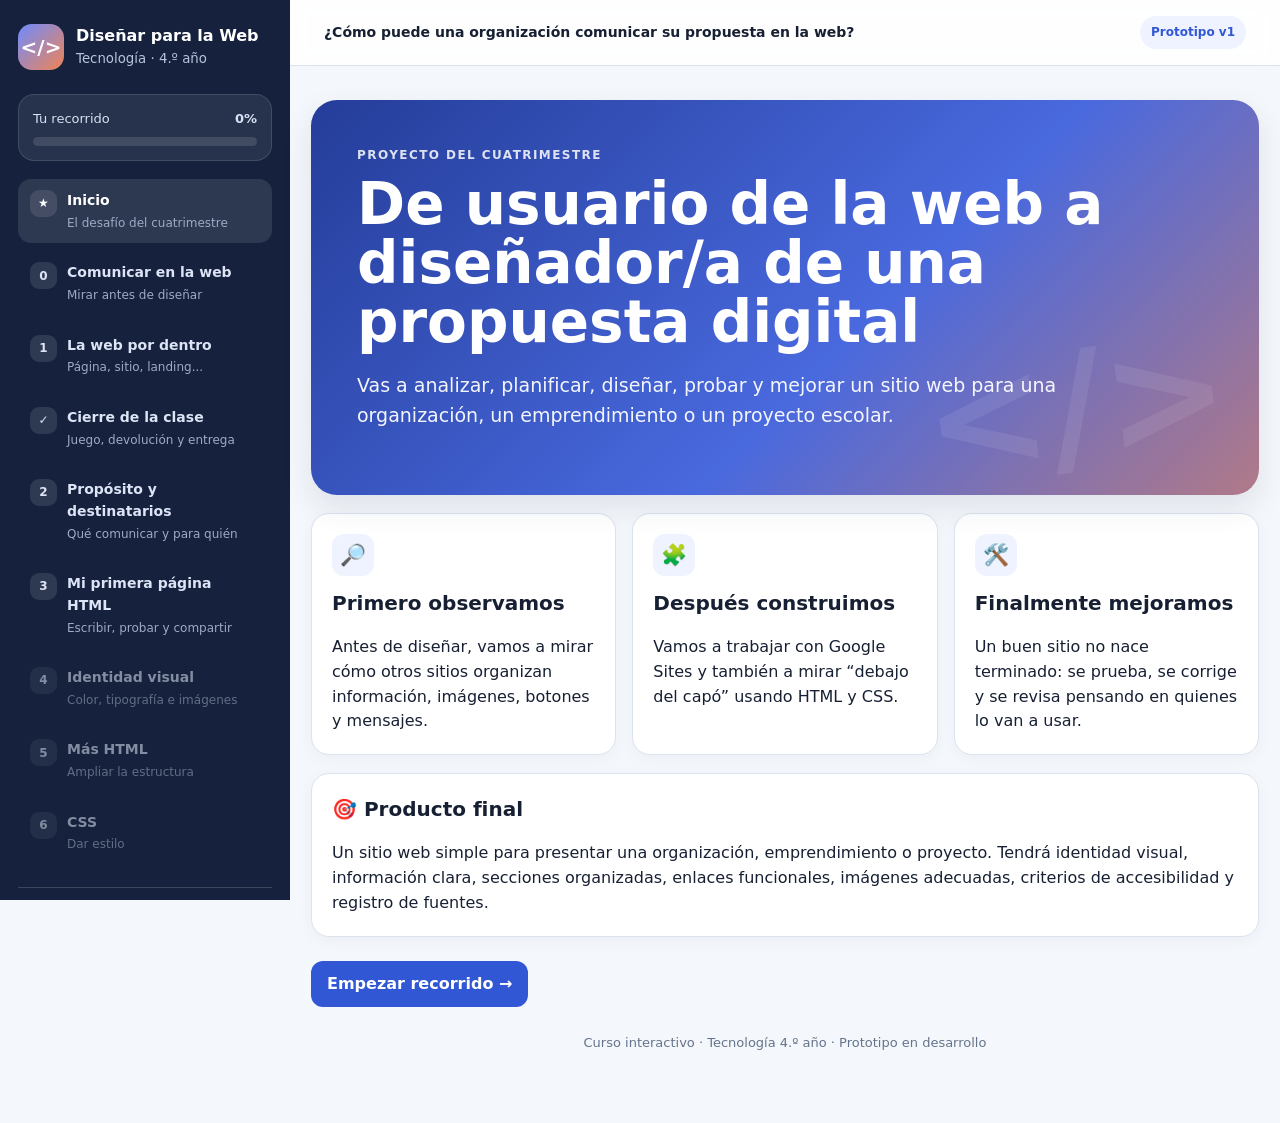
==== index.html @ 1d288f93 "Agregar modulo 3 HTML y documentar prueba en aula" ====
<!DOCTYPE html>
<html lang="es">
<head>
  <meta charset="UTF-8" />
  <meta name="viewport" content="width=device-width, initial-scale=1.0" />
  <title>Diseñar para la Web · Tecnología 4.º año</title>
  <link rel="stylesheet" href="modulo3.css">
  <style>
    :root{
      --bg:#f4f7fb;
      --surface:#ffffff;
      --text:#172033;
      --muted:#64748b;
      --primary:#3157d5;
      --primary-dark:#2442a6;
      --accent:#ef8354;
      --ok:#14804a;
      --bad:#b42318;
      --line:#dbe3ef;
      --soft:#eef3ff;
      --shadow:0 12px 30px rgba(31,45,78,.10);
      --radius:18px;
    }
    *{box-sizing:border-box}
    html{scroll-behavior:smooth}
    body{
      margin:0;
      font-family:Inter,system-ui,-apple-system,BlinkMacSystemFont,"Segoe UI",sans-serif;
      background:var(--bg);
      color:var(--text);
      line-height:1.55;
    }
    button,input,textarea{font:inherit}
    button{cursor:pointer}
    a{color:inherit}
    .app{
      display:grid;
      grid-template-columns:290px minmax(0,1fr);
      min-height:100vh;
    }
    aside{
      background:#15213d;
      color:white;
      padding:24px 18px;
      position:sticky;
      top:0;
      height:100vh;
      overflow-y:auto;
      overflow:auto;
    }
    .brand{
      display:flex;
      gap:12px;
      align-items:center;
      margin-bottom:24px;
    }
    .brand-mark{
      width:46px;height:46px;border-radius:14px;
      display:grid;place-items:center;
      background:linear-gradient(135deg,#6f8cff,#ef8354);
      font-weight:800;
      font-size:20px;
    }
    .brand small{display:block;color:#b8c3db}
    .progress-card{
      background:rgba(255,255,255,.08);
      border:1px solid rgba(255,255,255,.12);
      border-radius:16px;
      padding:14px;
      margin-bottom:18px;
    }
    .progress-row{
      display:flex;justify-content:space-between;gap:8px;
      font-size:13px;color:#d8e1f3;margin-bottom:8px;
    }
    .progress-track{
      height:9px;border-radius:999px;background:rgba(255,255,255,.12);overflow:hidden;
    }
    .progress-fill{
      height:100%;width:0;background:#72d7a0;border-radius:inherit;transition:.3s;
    }
    nav{display:grid;gap:8px}
    .nav-btn{
      width:100%;
      text-align:left;
      border:0;
      border-radius:13px;
      padding:11px 12px;
      background:transparent;
      color:#dce4f5;
      display:flex;
      gap:10px;
      align-items:flex-start;
    }
    .nav-btn:hover,.nav-btn.active{background:rgba(255,255,255,.10);color:white}
    .nav-num{
      width:27px;height:27px;border-radius:9px;
      display:grid;place-items:center;
      background:rgba(255,255,255,.11);
      flex:0 0 auto;font-size:12px;font-weight:800;
    }
    .nav-btn.done .nav-num{background:#1f8f59}
    .nav-title{font-weight:700;font-size:14px;display:block}
    .nav-sub{font-size:12px;color:#9eabc6;display:block;margin-top:2px}
    main{min-width:0}
    .topbar{
      height:66px;
      background:rgba(255,255,255,.88);
      backdrop-filter:blur(10px);
      border-bottom:1px solid var(--line);
      display:flex;align-items:center;justify-content:space-between;
      padding:0 34px;
      position:sticky;top:0;z-index:5;
    }
    .topbar strong{font-size:14px}
    .pill{
      background:var(--soft);
      color:var(--primary);
      padding:7px 11px;border-radius:999px;
      font-size:12px;font-weight:700;
    }
    .content{
      width:min(1000px,calc(100% - 42px));
      margin:34px auto 70px;
    }
    .screen{display:none}
    .screen.active{display:block}
    .hero{
      background:linear-gradient(135deg,#243d99 0%,#4969de 58%,#ef8354 125%);
      color:white;
      border-radius:26px;
      padding:46px;
      box-shadow:var(--shadow);
      overflow:hidden;
      position:relative;
    }
    .hero:after{
      content:"</>";
      position:absolute;
      right:30px;bottom:-28px;
      font-size:150px;font-weight:900;
      opacity:.08;
      transform:rotate(-7deg);
    }
    .eyebrow{
      text-transform:uppercase;letter-spacing:.12em;font-size:12px;font-weight:800;
      opacity:.84;
    }
    h1{font-size:clamp(34px,5vw,58px);line-height:1.02;margin:10px 0 18px;max-width:760px}
    h2{font-size:30px;line-height:1.15;margin:0 0 12px}
    h3{margin:0 0 8px;font-size:20px}
    .lead{font-size:19px;max-width:770px;opacity:.94}
    .actions{display:flex;flex-wrap:wrap;gap:10px;margin-top:24px}
    .btn{
      border:0;border-radius:12px;padding:11px 16px;font-weight:800;
      background:var(--primary);color:white;
    }
    .btn:hover{background:var(--primary-dark)}
    .btn.secondary{background:white;color:var(--primary)}
    .btn.ghost{background:transparent;color:var(--primary);border:1px solid var(--line)}
    .btn.ok{background:var(--ok)}
    .grid{display:grid;grid-template-columns:repeat(3,1fr);gap:16px;margin-top:18px}
    .card{
      background:var(--surface);
      border:1px solid var(--line);
      border-radius:var(--radius);
      padding:20px;
      box-shadow:0 4px 15px rgba(35,47,78,.04);
    }
    .card p:last-child{margin-bottom:0}
    .icon{
      width:42px;height:42px;border-radius:12px;display:grid;place-items:center;
      background:var(--soft);font-size:21px;margin-bottom:12px;
    }
    .section-head{
      display:flex;justify-content:space-between;gap:16px;align-items:flex-end;
      margin-bottom:18px;
    }
    .section-head p{margin:0;color:var(--muted);max-width:680px}
    .lesson{
      display:grid;gap:18px;
    }
    .lesson>*{min-width:0}
    .callout{
      border-left:5px solid var(--accent);
      background:#fff8f4;
      padding:16px 18px;border-radius:0 14px 14px 0;
    }
    .example-site{
      border:1px solid var(--line);
      border-radius:18px;
      overflow:hidden;background:white;
    }
    .fake-browser{
      background:#edf1f6;border-bottom:1px solid var(--line);
      padding:9px 12px;display:flex;gap:7px;align-items:center;
    }
    .dot{width:10px;height:10px;border-radius:50%;background:#b7c1d0}
    .urlbar{margin-left:5px;background:white;border-radius:8px;padding:5px 10px;color:#7b879b;font-size:12px;flex:1}
    .site-body{padding:22px}
    .bad-site{font-family:"Comic Sans MS",cursive;background:#fffbea}
    .bad-site h3{color:#b42318;font-size:27px;text-align:center;text-decoration:underline}
    .bad-site p{text-align:center}
    .choice-grid{display:grid;grid-template-columns:repeat(2,1fr);gap:12px}
    .choice{
      border:2px solid var(--line);border-radius:14px;padding:14px;background:white;text-align:left;
      transition:.15s;
    }
    .choice:hover{border-color:#9bb0f4}
    .choice.selected{border-color:var(--primary);background:var(--soft)}
    .feedback{
      display:none;padding:14px 16px;border-radius:12px;margin-top:12px;font-weight:650;
    }
    .feedback.show{display:block}
    .feedback.ok{background:#e9f8ef;color:#11623a}
    .feedback.bad{background:#fff0ee;color:#8d2218}
    .micro-lesson{
      border:1px solid #b9c8f4;background:linear-gradient(180deg,#f7f9ff,#fff);
    }
    .micro-head{display:flex;justify-content:space-between;gap:16px;align-items:flex-start}
    .micro-counter{font-size:13px;font-weight:800;color:var(--primary);white-space:nowrap}
    .micro-track{height:7px;border-radius:999px;background:#dfe6fa;margin:16px 0 22px;overflow:hidden}
    .micro-fill{height:100%;width:20%;background:var(--primary);transition:width .2s ease}
    .micro-step{display:none}
    .micro-step.active{display:block}
    .micro-visual{
      margin:16px 0;padding:18px;border:1px dashed #9fb2ea;border-radius:16px;
      background:white;text-align:center;
    }
    .file-chip,.folder-chip,.browser-chip{
      display:inline-block;border-radius:10px;padding:9px 13px;margin:4px;
      font-family:Consolas,monospace;font-weight:700;
    }
    .file-chip{background:#eef3ff;color:#2442a6;border:1px solid #c9d5fa}
    .folder-chip{background:#fff4db;color:#805800;border:1px solid #f1d58f}
    .browser-chip{
      display:block;max-width:100%;background:#f2f4f7;color:#475467;
      border:1px solid #d0d5dd;text-align:left;overflow-wrap:anywhere;word-break:break-word;
    }
    .micro-visual p{overflow-wrap:anywhere;word-break:break-word}
    .micro-arrow{display:inline-block;margin:4px 8px;color:var(--primary);font-weight:900}
    .micro-controls{display:flex;justify-content:space-between;gap:10px;margin-top:18px}
    .micro-options{display:grid;gap:10px;margin-top:14px}
    .micro-option{border:2px solid var(--line);border-radius:12px;padding:12px;background:white;text-align:left}
    .micro-option:hover{border-color:#9bb0f4}
    .video-embed{
      position:relative;width:100%;aspect-ratio:16/9;border-radius:14px;
      overflow:hidden;background:#111827;margin-top:14px;
    }
    .video-embed iframe{position:absolute;inset:0;width:100%;height:100%;border:0}
    .video-local-fallback{
      display:none;min-height:260px;margin-top:14px;padding:28px;border-radius:14px;
      background:#111827;color:white;text-align:center;place-items:center;
    }
    .video-local-fallback.show{display:grid}
    .video-local-fallback p{max-width:620px;color:#d0d5dd}
    .video-local-fallback .btn{display:inline-block;text-decoration:none;margin-top:8px}
    .lesson-label{
      display:inline-flex;align-items:center;gap:7px;background:var(--soft);color:var(--primary);
      border-radius:999px;padding:7px 11px;font-size:13px;font-weight:800;margin-bottom:10px;
    }
    .match-grid{
      display:grid;grid-template-columns:1fr 1.3fr;gap:12px;
    }
    .term,.definition{
      border:1px solid var(--line);
      background:white;border-radius:12px;padding:14px;
    }
    .term{font-weight:800}
    .select-line{
      display:flex;gap:10px;align-items:center;margin-top:8px;
    }
    select{
      width:100%;padding:9px;border:1px solid #cfd8e6;border-radius:9px;background:white;
    }
    textarea{
      width:100%;min-height:130px;border:1px solid #cfd8e6;border-radius:12px;padding:12px;
      resize:vertical;background:white;
    }
    .student-name{
      width:100%;border:1px solid #cfd8e6;border-radius:12px;
      padding:12px;margin-top:10px;background:white;
    }
    .game-frame{
      width:100%;height:760px;border:1px solid var(--line);border-radius:16px;
      background:var(--bg);margin-top:16px;
    }
    .reflection-list{display:grid;gap:16px;margin-top:18px}
    .reflection-item label{display:block;font-weight:800;margin-bottom:7px}
    .reflection-item textarea{min-height:92px}
    .site-comparison{display:grid;grid-template-columns:1fr 1fr;gap:18px;margin-top:18px}
    .mock-site{border:1px solid var(--line);border-radius:16px;overflow:hidden;background:white}
    .mock-bar{padding:8px 12px;background:#edf1f6;color:#667085;font-size:12px}
    .mock-body{padding:20px;min-height:300px}
    .mock-good .mock-body{background:#fffdf7}
    .mock-good h3{font-size:27px;color:#24543b}
    .mock-good .mock-cta{display:inline-block;background:#24543b;color:white;padding:10px 14px;border-radius:9px;font-weight:800}
    .mock-bad .mock-body{background:linear-gradient(135deg,#fff200,#ff8ad8);font-family:"Comic Sans MS",cursive;text-align:center}
    .mock-bad h3{font-size:31px;color:#7b1290;text-decoration:underline}
    .mock-bad .mock-cta{display:inline-block;margin:4px;padding:9px;background:#00f0ff;color:#7a003f;border:3px dashed red;font-weight:900}
    .comparison-questions{display:grid;gap:14px;margin-top:18px}
    .project-form{display:grid;grid-template-columns:1fr 1fr;gap:16px;margin-top:18px}
    .project-form .wide{grid-column:1/-1}
    .project-form label{display:block;font-weight:800;margin-bottom:7px}
    .mini-status{
      font-size:13px;color:var(--muted);margin-top:6px;
    }
    .summary-box{
      display:grid;grid-template-columns:repeat(4,1fr);gap:10px;
    }
    .summary-box .card{text-align:center;padding:15px}
    .summary-box strong{display:block;font-size:22px;color:var(--primary)}
    .locked{
      opacity:.55;filter:grayscale(.2);cursor:not-allowed
    }
    .license-note{
      margin-top:22px;padding-top:16px;border-top:1px solid rgba(255,255,255,.16);
      color:#cbd5e8;font-size:12px;line-height:1.5;
    }
    .license-note strong{display:block;color:white;margin-bottom:3px}
    .license-note a{color:#b9cdf8;text-decoration:underline;text-underline-offset:2px}
    footer{
      margin-top:26px;color:var(--muted);font-size:13px;text-align:center;
    }
    @media(max-width:850px){
      .app{grid-template-columns:1fr}
      aside{position:relative;height:auto}
      nav{grid-template-columns:repeat(2,1fr)}
      .topbar{position:relative;padding:0 18px}
      .grid,.summary-box{grid-template-columns:1fr 1fr}
      .site-comparison{grid-template-columns:1fr}
    }
    @media(max-width:560px){
      .content{width:min(100% - 24px,1000px);margin-top:20px}
      .hero{padding:28px 22px}
      .grid,.choice-grid,.summary-box,.match-grid{grid-template-columns:1fr}
      nav{grid-template-columns:1fr}
      .section-head{align-items:flex-start;flex-direction:column}
      .game-frame{height:900px}
      .project-form{grid-template-columns:1fr}
      .project-form .wide{grid-column:auto}
    }
  </style>
</head>
<body>
<div class="app">
  <aside>
    <div class="brand">
      <div class="brand-mark">&lt;/&gt;</div>
      <div>
        <strong>Diseñar para la Web</strong>
        <small>Tecnología · 4.º año</small>
      </div>
    </div>

    <div class="progress-card">
      <div class="progress-row">
        <span>Tu recorrido</span>
        <strong id="progressText">0%</strong>
      </div>
      <div class="progress-track"><div class="progress-fill" id="progressFill"></div></div>
    </div>

    <nav id="nav">
      <button class="nav-btn active" data-screen="home">
        <span class="nav-num">★</span>
        <span><span class="nav-title">Inicio</span><span class="nav-sub">El desafío del cuatrimestre</span></span>
      </button>
      <button class="nav-btn" data-screen="m0" id="nav-m0">
        <span class="nav-num">0</span>
        <span><span class="nav-title">Comunicar en la web</span><span class="nav-sub">Mirar antes de diseñar</span></span>
      </button>
      <button class="nav-btn" data-screen="m1" id="nav-m1">
        <span class="nav-num">1</span>
        <span><span class="nav-title">La web por dentro</span><span class="nav-sub">Página, sitio, landing...</span></span>
      </button>
      <button class="nav-btn" data-screen="soon" id="nav-soon">
        <span class="nav-num">✓</span>
        <span><span class="nav-title">Cierre de la clase</span><span class="nav-sub">Juego, devolución y entrega</span></span>
      </button>
      <button class="nav-btn" data-screen="module2" id="nav-module2">
        <span class="nav-num">2</span>
        <span><span class="nav-title">Propósito y destinatarios</span><span class="nav-sub">Qué comunicar y para quién</span></span>
      </button>
      <button class="nav-btn" data-screen="module3" id="nav-module3">
        <span class="nav-num">3</span>
        <span><span class="nav-title">Mi primera página HTML</span><span class="nav-sub">Escribir, probar y compartir</span></span>
      </button>
      <button class="nav-btn locked" data-screen="module4" disabled>
        <span class="nav-num">4</span>
        <span><span class="nav-title">Identidad visual</span><span class="nav-sub">Color, tipografía e imágenes</span></span>
      </button>
      <button class="nav-btn locked" data-screen="module5" disabled>
        <span class="nav-num">5</span>
        <span><span class="nav-title">Más HTML</span><span class="nav-sub">Ampliar la estructura</span></span>
      </button>
      <button class="nav-btn locked" data-screen="module6" disabled>
        <span class="nav-num">6</span>
        <span><span class="nav-title">CSS</span><span class="nav-sub">Dar estilo</span></span>
      </button>
    </nav>
    <div class="license-note">
      <strong>Creado por Andrea Rocca</strong>
      <a href="https://creativecommons.org/licenses/by-nc-sa/4.0/deed.es" target="_blank" rel="license noopener noreferrer">CC BY-NC-SA 4.0</a><br>
      Uso no comercial · Compartir igual
    </div>
  </aside>

  <main>
    <div class="topbar">
      <strong>¿Cómo puede una organización comunicar su propuesta en la web?</strong>
      <span class="pill">Prototipo v1</span>
    </div>

    <div class="content">

      <section class="screen active" id="home">
        <div class="hero">
          <div class="eyebrow">Proyecto del cuatrimestre</div>
          <h1>De usuario de la web a diseñador/a de una propuesta digital</h1>
          <p class="lead">Vas a analizar, planificar, diseñar, probar y mejorar un sitio web para una organización, un emprendimiento o un proyecto escolar.</p>
        </div>

        <div class="grid">
          <article class="card">
            <div class="icon">🔎</div>
            <h3>Primero observamos</h3>
            <p>Antes de diseñar, vamos a mirar cómo otros sitios organizan información, imágenes, botones y mensajes.</p>
          </article>
          <article class="card">
            <div class="icon">🧩</div>
            <h3>Después construimos</h3>
            <p>Vamos a trabajar con Google Sites y también a mirar “debajo del capó” usando HTML y CSS.</p>
          </article>
          <article class="card">
            <div class="icon">🛠️</div>
            <h3>Finalmente mejoramos</h3>
            <p>Un buen sitio no nace terminado: se prueba, se corrige y se revisa pensando en quienes lo van a usar.</p>
          </article>
        </div>

        <div class="card" style="margin-top:18px">
          <h3>🎯 Producto final</h3>
          <p>Un sitio web simple para presentar una organización, emprendimiento o proyecto. Tendrá identidad visual, información clara, secciones organizadas, enlaces funcionales, imágenes adecuadas, criterios de accesibilidad y registro de fuentes.</p>
        </div>

        <div class="actions">
          <button class="btn" onclick="go('m0')">Empezar recorrido →</button>
        </div>
      </section>

      <section class="screen" id="m0">
        <div class="section-head">
          <div>
            <div class="eyebrow" style="color:var(--primary)">Módulo 0</div>
            <h2>Comunicar en la web</h2>
            <p>Diseñar un sitio no es solamente elegir colores. Primero necesitamos saber qué queremos comunicar, a quién y para qué.</p>
          </div>
          <span class="pill">20–30 min</span>
        </div>

        <div class="lesson">
          <div class="callout">
            <strong>Pregunta para pensar:</strong> cuando entrás por primera vez a una página, ¿cuánto tardás en decidir si entendés qué ofrece?
          </div>

          <div class="example-site">
            <div class="fake-browser">
              <span class="dot"></span><span class="dot"></span><span class="dot"></span>
              <div class="urlbar">www.supermegaemprendimiento.example</div>
            </div>
            <div class="site-body bad-site">
              <h3>¡¡¡BIENVENIDOOOO!!!</h3>
              <p>✨✨✨ LO MEJOR ESTÁ ACÁ ✨✨✨</p>
              <p>Tenemos cosas increíbles. Consultanos. Entrá. Mirá. Comprá.</p>
              <p style="font-size:11px">Av. Siempre Viva 123 · 1998–2026 · todos los derechos reservados · contacto · novedades · productos · empresa · nuestras cosas · otros</p>
            </div>
          </div>

          <article class="card">
            <h3>Actividad 1 · ¿Qué problema tiene?</h3>
            <p>Elegí <strong>las tres críticas más importantes</strong>. No busques “qué está feo”: pensá qué dificulta comprender la propuesta.</p>
            <div class="choice-grid" id="problemChoices">
              <button class="choice" data-good="true">No queda claro qué ofrece la organización.</button>
              <button class="choice" data-good="false">El sitio no usa una foto de fondo.</button>
              <button class="choice" data-good="true">No hay una jerarquía clara entre la información.</button>
              <button class="choice" data-good="false">El título debería estar escrito en inglés.</button>
              <button class="choice" data-good="true">Los llamados a la acción son confusos.</button>
              <button class="choice" data-good="false">Le faltan más emojis.</button>
            </div>
            <div class="actions">
              <button class="btn" onclick="checkProblems()">Comprobar</button>
            </div>
            <div class="feedback" id="problemFeedback"></div>
          </article>

          <article class="card">
            <h3>Actividad 2 · Antes de diseñar</h3>
            <p>Imaginá una organización o emprendimiento que podría ser el tema de tu proyecto final. No tiene que ser definitivo.</p>
            <textarea id="projectIdea" placeholder="Ejemplo: un emprendimiento de pastelería, un club barrial, una campaña escolar, un servicio de reparación..."></textarea>
            <div class="actions">
              <button class="btn ghost" onclick="saveIdea()">Guardar idea</button>
            </div>
            <div class="mini-status" id="saveStatus">Tu respuesta queda guardada solamente en este navegador.</div>
          </article>

          <article class="card">
            <h3>Una idea importante</h3>
            <p>Una página web comunica incluso antes de que leamos todo: la organización de los elementos, los títulos, las imágenes y los botones nos indican qué es importante y qué podemos hacer.</p>
          </article>

          <div class="actions">
            <button class="btn ok" onclick="completeModule('m0','m1')">Terminé el módulo 0 →</button>
          </div>
        </div>
      </section>

      <section class="screen" id="m1">
        <div class="section-head">
          <div>
            <div class="eyebrow" style="color:var(--primary)">Módulo 1 · Lección 1</div>
            <h2>Archivos, páginas y navegador</h2>
            <p>Primero vamos a entender qué es una página web antes de pensar cómo publicarla.</p>
          </div>
          <span class="pill">20–25 min</span>
        </div>

        <div class="lesson">
          <article class="card video-card">
            <div class="lesson-label">▶ Mirá primero</div>
            <h3>¿Dónde vive una página web?</h3>
            <p>El video presenta la idea general. Después vas a recorrerla paso a paso y resolver una situación.</p>
            <div class="video-embed" id="youtubeEmbed">
              <iframe
                src="https://www.youtube-nocookie.com/embed/j6eHyUBweyE"
                title="¿Qué es una página web?"
                loading="lazy"
                referrerpolicy="strict-origin-when-cross-origin"
                allow="accelerometer; autoplay; clipboard-write; encrypted-media; gyroscope; picture-in-picture; web-share"
                allowfullscreen></iframe>
            </div>
            <div class="video-local-fallback" id="videoLocalFallback">
              <div>
                <div style="font-size:46px">▶</div>
                <h3>El video necesita una página publicada</h3>
                <p>Estás viendo el curso como un archivo local. YouTube no permite reproducir el video incrustado sin la dirección de un sitio web. Cuando el curso esté publicado en GitHub Pages, aparecerá acá mismo.</p>
                <a class="btn" href="https://youtu.be/j6eHyUBweyE" target="_blank" rel="noopener noreferrer">Mirar el video en YouTube ↗</a>
              </div>
            </div>
          </article>

          <article class="card micro-lesson" id="microLessonOne">
            <div class="micro-head">
              <div><div class="eyebrow" style="color:var(--primary)">Antes de jugar</div><h3>¿Dónde vive una página web?</h3></div>
              <span class="micro-counter" id="microCounterOne">Paso 1 de 5</span>
            </div>
            <div class="micro-track" aria-hidden="true"><div class="micro-fill" id="microFillOne"></div></div>

            <div class="micro-step micro-step-one active">
              <h3>1. Una página comienza como un archivo</h3>
              <p>Podemos escribir instrucciones en un archivo de texto y guardarlo con la extensión <strong>.html</strong>. Esa extensión indica que contiene código HTML.</p>
              <div class="micro-visual"><span class="file-chip">📄 index.html</span></div>
            </div>
            <div class="micro-step micro-step-one">
              <h3>2. El archivo puede estar en una carpeta</h3>
              <p>Antes de publicarlo, puede estar guardado en cualquier carpeta de la computadora junto con otras páginas e imágenes.</p>
              <div class="micro-visual"><span class="folder-chip">📁 mi-proyecto</span><span class="micro-arrow">→</span><span class="file-chip">📄 index.html</span><span class="file-chip">🖼️ logo.png</span></div>
              <p class="mini-status">Si movemos archivos, debemos revisar que los enlaces y las imágenes sigan apuntando al lugar correcto.</p>
            </div>
            <div class="micro-step micro-step-one">
              <h3>3. El navegador interpreta el HTML</h3>
              <p>Chrome, Firefox o Edge pueden abrir el archivo, leer sus etiquetas y convertirlas en títulos, párrafos, imágenes y botones.</p>
              <div class="micro-visual"><span class="browser-chip">file:///C:/mi-proyecto/index.html</span><p style="font-size:24px;margin:18px 0 6px"><strong>Mi emprendimiento</strong></p><p style="margin:0">Página abierta desde la computadora.</p></div>
            </div>
            <div class="micro-step micro-step-one">
              <h3>4. Una página no es lo mismo que un sitio</h3>
              <p>Cada archivo HTML puede representar una página. Varias páginas y recursos relacionados forman un sitio web.</p>
              <div class="micro-visual"><span class="file-chip">Inicio</span><span class="file-chip">Productos</span><span class="file-chip">Contacto</span><div style="margin-top:12px"><strong>3 páginas → 1 sitio web</strong></div></div>
            </div>
            <div class="micro-step micro-step-one">
              <h3>5. Verla no significa publicarla</h3>
              <p>El navegador puede mostrar un archivo local, pero otras personas no pueden entrar desde sus dispositivos mientras permanezca solamente en tu computadora.</p>
              <p><strong>Pregunta puente:</strong> Martina abre <code>index.html</code> en su notebook y lo ve perfectamente. ¿Su página ya está publicada?</p>
              <div class="micro-options">
                <button class="micro-option" onclick="checkMicroAnswerOne(false)">Sí, porque el navegador puede mostrarla.</button>
                <button class="micro-option" onclick="checkMicroAnswerOne(true)">No, porque el archivo sigue solamente en su computadora.</button>
              </div>
              <div class="feedback" id="microFeedbackOne" aria-live="polite"></div>
            </div>
            <div class="micro-controls">
              <button class="btn ghost" id="microPrevOne" onclick="changeMicroStepOne(-1)" disabled>← Anterior</button>
              <button class="btn" id="microNextOne" onclick="changeMicroStepOne(1)">Siguiente →</button>
            </div>
          </article>

          <div class="grid" id="conceptCardsOne">
            <article class="card"><div class="icon">📄</div><h3>Página web</h3><p>Un archivo o documento individual que el navegador interpreta y muestra.</p></article>
            <article class="card"><div class="icon">🗂️</div><h3>Sitio web</h3><p>Un conjunto organizado de páginas y recursos relacionados.</p></article>
            <article class="card"><div class="icon">🌐</div><h3>Navegador</h3><p>El programa que interpreta y muestra archivos y contenidos web.</p></article>
          </div>

          <article class="card">
            <h3>Mini juego 1 · Archivo, página o sitio</h3>
            <p>Seleccioná el concepto que corresponde.</p>
            <div class="term">1. Chrome, Firefox o Edge son…</div>
            <div class="select-line"><select id="q1a"><option value="">Elegí una opción</option><option>Navegadores</option><option>Sitios web</option><option>Páginas web</option></select></div>
            <div class="term" style="margin-top:12px">2. <code>productos.html</code> es un archivo que puede representar…</div>
            <div class="select-line"><select id="q1b"><option value="">Elegí una opción</option><option>Una página web</option><option>Un navegador</option><option>Un dominio</option></select></div>
            <div class="term" style="margin-top:12px">3. Inicio, Productos y Contacto, relacionadas entre sí, forman…</div>
            <div class="select-line"><select id="q1c"><option value="">Elegí una opción</option><option>Un sitio web</option><option>Un navegador</option><option>Un archivo de imagen</option></select></div>
            <div class="actions"><button class="btn" onclick="checkQuizOne()">Corregir mini juego 1</button></div>
            <div class="feedback" id="quizFeedbackOne"></div>
          </article>

          <div class="actions">
            <button class="btn ghost" onclick="go('m0')">← Volver</button>
            <button class="btn ok" onclick="go('m1b')">Continuar: publicar y encontrar →</button>
          </div>
        </div>
      </section>

      <section class="screen" id="m1b">
        <div class="section-head">
          <div>
            <div class="eyebrow" style="color:var(--primary)">Módulo 1 · Lección 2</div>
            <h2>Publicar y encontrar una web</h2>
            <p>Ahora vamos a llevar esos archivos desde una computadora hasta Internet y darles una dirección.</p>
          </div>
          <span class="pill">20–25 min</span>
        </div>

        <div class="lesson">
          <article class="card video-card">
            <div class="lesson-label">▶ Primera aproximación</div>
            <h3>¿Cómo llega una página web a Internet?</h3>
            <p>Este video presenta por primera vez las ideas de hosting, servidor, dominio, URL y landing page. Después vas a recorrerlas paso a paso y ponerlas en práctica en el minijuego.</p>
            <div class="callout">
              <strong>Mientras mirás:</strong> las imágenes fueron generadas con IA en una sola pasada. Fijate si descubrís algún objeto imposible, una parte ubicada al revés o palabras inventadas dentro de una imagen.
            </div>
            <div class="video-embed" id="youtubeEmbedTwo">
              <iframe
                src="https://www.youtube-nocookie.com/embed/2_FsgkIlt2g"
                title="¿Cómo llega una página web a Internet?"
                loading="lazy"
                referrerpolicy="strict-origin-when-cross-origin"
                allow="accelerometer; autoplay; clipboard-write; encrypted-media; gyroscope; picture-in-picture; web-share"
                allowfullscreen></iframe>
            </div>
            <div class="video-local-fallback" id="videoLocalFallbackTwo">
              <div>
                <div style="font-size:46px">▶</div>
                <h3>El video necesita una página publicada</h3>
                <p>Estás viendo el curso como un archivo local. Cuando esté publicado en GitHub Pages, el reproductor aparecerá acá mismo.</p>
                <a class="btn" href="https://youtu.be/2_FsgkIlt2g" target="_blank" rel="noopener noreferrer">Mirar el video en YouTube ↗</a>
              </div>
            </div>
          </article>

          <article class="card micro-lesson" id="microLessonTwo">
            <div class="micro-head">
              <div><div class="eyebrow" style="color:var(--primary)">Antes de jugar</div><h3>De la carpeta a Internet</h3></div>
              <span class="micro-counter" id="microCounterTwo">Paso 1 de 6</span>
            </div>
            <div class="micro-track" aria-hidden="true"><div class="micro-fill" id="microFillTwo"></div></div>

            <div class="micro-step micro-step-two active">
              <h3>1. Recordemos el punto de partida</h3>
              <p>Tu archivo <code>index.html</code> funciona en el navegador, pero sigue siendo local. Para que otras personas lo vean hay que publicarlo.</p>
              <div class="micro-visual"><span class="folder-chip">💻 Archivo local</span><span class="micro-arrow">→ publicar →</span><span class="file-chip">🌍 Internet</span></div>
            </div>
            <div class="micro-step micro-step-two">
              <h3>2. Hosting y servidor trabajan juntos</h3>
              <p>El <strong>hosting o alojamiento</strong> es el servicio que guarda y mantiene disponibles los archivos. Esos archivos se encuentran en una computadora preparada para responder solicitudes: el <strong>servidor</strong>.</p>
              <div class="micro-visual"><span class="file-chip">☁️ Servicio de hosting</span><span class="micro-arrow">usa</span><span class="folder-chip">🖥️ Servidor</span></div>
            </div>
            <div class="micro-step micro-step-two">
              <h3>3. El dominio es un nombre fácil de recordar</h3>
              <p>En lugar de memorizar una dirección técnica, usamos un dominio como <strong>chimeleta.com.ar</strong>. En Argentina los dominios terminados en <strong>.ar</strong> se registran y administran mediante <strong>NIC Argentina</strong>.</p>
              <div class="micro-visual"><span class="file-chip">🇦🇷 chimeleta.com.ar</span><span class="file-chip">🌎 proyecto.com</span></div>
              <p class="mini-status"><strong>.com</strong> es internacional y genérico; no pertenece exclusivamente a Estados Unidos. El dominio territorial estadounidense es <strong>.us</strong>.</p>
            </div>
            <div class="micro-step micro-step-two">
              <h3>4. La URL indica una ubicación completa</h3>
              <p>El dominio es una parte de la dirección. La <strong>URL</strong> es la dirección completa de una página, imagen u otro recurso e incluye información más precisa sobre dónde encontrarlo.</p>
              <div class="micro-visual">
                <span class="browser-chip">https://chimeleta.com.ar/productos.html</span>
                <p style="margin:14px 0 4px"><strong>Dominio:</strong> chimeleta.com.ar</p>
                <p style="margin:4px 0"><strong>Ruta:</strong> /productos.html</p>
                <p style="margin:4px 0"><strong>URL completa:</strong> https://chimeleta.com.ar/productos.html</p>
              </div>
              <p class="mini-status">Un mismo dominio puede tener muchas URL diferentes: una para Inicio, otra para Productos y otra para Contacto.</p>
            </div>
            <div class="micro-step micro-step-two">
              <h3>5. Las terminaciones también comunican</h3>
              <p>Existen muchas terminaciones: <strong>.com</strong> suele asociarse con actividades comerciales, <strong>.edu</strong> con instituciones educativas, <strong>.org</strong> con organizaciones, <strong>.tv</strong> se usa con frecuencia en proyectos audiovisuales y <strong>.ar</strong> identifica a Argentina.</p>
              <p class="mini-status">Las reglas para registrar cada terminación pueden ser diferentes. La terminación orienta, pero no explica por sí sola todo lo que hace un sitio.</p>
            </div>
            <div class="micro-step micro-step-two">
              <h3>6. Una landing page tiene una misión concreta</h3>
              <p>Una landing page es una página diseñada para recibir visitantes de una campaña y guiarlos hacia una acción principal: inscribirse, descargar, reservar o comprar.</p>
              <div class="micro-visual"><strong>📣 Anuncio</strong><span class="micro-arrow">→</span><span class="file-chip">🎯 Landing page</span><span class="micro-arrow">→</span><strong>✅ Inscripción</strong></div>
              <p><strong>Pregunta puente:</strong> una campaña de una semana busca que las personas se inscriban a un taller. ¿Qué conviene crear?</p>
              <div class="micro-options">
                <button class="micro-option" onclick="checkMicroAnswerTwo(true)">Una landing page centrada en la inscripción.</button>
                <button class="micro-option" onclick="checkMicroAnswerTwo(false)">Un sitio web completo con muchas secciones.</button>
              </div>
              <div class="feedback" id="microFeedbackTwo" aria-live="polite"></div>
            </div>
            <div class="micro-controls">
              <button class="btn ghost" id="microPrevTwo" onclick="changeMicroStepTwo(-1)" disabled>← Anterior</button>
              <button class="btn" id="microNextTwo" onclick="changeMicroStepTwo(1)">Siguiente →</button>
            </div>
          </article>

          <div class="grid" id="conceptCardsTwo">
            <article class="card"><div class="icon">☁️</div><h3>Hosting</h3><p>Servicio que aloja los archivos para mantenerlos disponibles en Internet.</p></article>
            <article class="card"><div class="icon">🖥️</div><h3>Servidor</h3><p>Computadora preparada para responder solicitudes y entregar los archivos.</p></article>
            <article class="card"><div class="icon">🏷️</div><h3>Dominio</h3><p>Nombre fácil de recordar que ayuda a encontrar un sitio.</p></article>
            <article class="card"><div class="icon">🔗</div><h3>URL</h3><p>Dirección completa de un recurso concreto en la web.</p></article>
            <article class="card"><div class="icon">🎯</div><h3>Landing page</h3><p>Página enfocada en una acción principal.</p></article>
          </div>

          <article class="card">
            <h3>¿Qué ocurre cuando escribimos una dirección?</h3>
            <div class="summary-box">
              <div class="card"><strong>1</strong>Escribís una URL.</div>
              <div class="card"><strong>2</strong>El navegador busca dónde está el sitio.</div>
              <div class="card"><strong>3</strong>Solicita los archivos al servidor.</div>
              <div class="card"><strong>4</strong>Interpreta y muestra la página.</div>
            </div>
          </article>

          <article class="card">
            <h3>Mini juego 2 · Publicar y encontrar</h3>
            <p>Relacioná cada situación con el concepto correcto.</p>
            <div class="term">1. Martina quiere que los archivos de su notebook estén disponibles en Internet. Necesita…</div>
            <div class="select-line"><select id="q2a"><option value="">Elegí una opción</option><option>Un hosting</option><option>Una landing page</option><option>Un navegador nuevo</option></select></div>
            <div class="term" style="margin-top:12px">2. La computadora que responde solicitudes y entrega los archivos cumple el rol de…</div>
            <div class="select-line"><select id="q2b"><option value="">Elegí una opción</option><option>Servidor</option><option>Dominio</option><option>Landing page</option></select></div>
            <div class="term" style="margin-top:12px">3. <code>chimeleta.com.ar</code> es…</div>
            <div class="select-line"><select id="q2c"><option value="">Elegí una opción</option><option>Un dominio</option><option>Un servidor</option><option>Una imagen</option></select></div>
            <div class="term" style="margin-top:12px">4. La dirección completa de una página o recurso es…</div>
            <div class="select-line"><select id="q2d"><option value="">Elegí una opción</option><option>Una URL</option><option>Un hosting</option><option>Un navegador</option></select></div>
            <div class="term" style="margin-top:12px">5. Una campaña necesita una página enfocada únicamente en conseguir inscripciones. Conviene…</div>
            <div class="select-line"><select id="q2e"><option value="">Elegí una opción</option><option>Una landing page</option><option>Otro dominio obligatorio</option><option>Un servidor por visitante</option></select></div>
            <div class="actions"><button class="btn" onclick="checkQuizTwo()">Corregir mini juego 2</button></div>
            <div class="feedback" id="quizFeedbackTwo"></div>
          </article>

          <article class="card">
            <h3>Conectalo con tu proyecto</h3>
            <p>¿Tu idea necesita un sitio con varias secciones o podría funcionar como una única landing page? Explicá por qué.</p>
            <textarea id="siteDecision" placeholder="Creo que conviene... porque..."></textarea>
            <div class="actions"><button class="btn ghost" onclick="saveDecision()">Guardar respuesta</button></div>
            <div class="mini-status" id="decisionStatus">Tu respuesta queda guardada solamente en este navegador.</div>
          </article>

          <div class="actions">
            <button class="btn ghost" onclick="go('m1')">← Volver a la lección 1</button>
            <button class="btn ok" onclick="completeModule('m1','soon')">Terminé el módulo 1 →</button>
          </div>
        </div>
      </section>

      <section class="screen" id="soon">
        <div class="card">
          <div class="icon">🚀</div>
          <h2>Juego integrador · ¡Publicá la web!</h2>
          <p>Ayudá a Martina a llevar su proyecto desde una notebook hasta Internet. El juego recupera los conceptos de las dos lecciones.</p>
          <iframe class="game-frame" src="juego/v0.1-original/index.html" title="Juego ¡Publicá la web!"></iframe>
          <p class="mini-status" id="gameStatus">Cuando completes las siete misiones, continuá con la devolución final. El puntaje se agregará al archivo de entrega.</p>
        </div>

        <div class="card" style="margin-top:18px">
          <div class="icon">💬</div>
          <h2>Tu devolución sobre la clase</h2>
          <p>Estas preguntas nos ayudan a saber qué quedó claro y qué necesitamos retomar. Si se termina el tiempo, podés responderlas al comienzo de la próxima clase.</p>
          <div class="reflection-list">
            <div class="reflection-item">
              <label for="reflection1">1. ¿Qué aprendiste hoy que antes no sabías?</label>
              <textarea id="reflection1" placeholder="Hoy aprendí que..."></textarea>
            </div>
            <div class="reflection-item">
              <label for="reflection2">2. Explicá con tus palabras qué ocurre desde que una persona escribe una dirección hasta que ve una página web.</label>
              <textarea id="reflection2" placeholder="Primero... después..."></textarea>
            </div>
            <div class="reflection-item">
              <label for="reflection3">3. ¿Qué concepto te resultó más claro? ¿Por qué?</label>
              <textarea id="reflection3" placeholder="El concepto que me resultó más claro fue..."></textarea>
            </div>
            <div class="reflection-item">
              <label for="reflection4">4. ¿Qué preguntas te quedaron sin responder sobre este tema?</label>
              <textarea id="reflection4" placeholder="Todavía me pregunto..."></textarea>
            </div>
            <div class="reflection-item">
              <label for="reflection5">5. ¿Hay algo que no hayas entendido o sobre lo que quieras más explicación?</label>
              <textarea id="reflection5" placeholder="Me gustaría que expliquemos nuevamente..."></textarea>
            </div>
          </div>
          <div class="actions"><button class="btn ghost" onclick="saveReflection()">Guardar devolución</button></div>
          <div class="mini-status" id="reflectionStatus">Tus respuestas quedan guardadas solamente en este navegador.</div>
        </div>

        <div class="card" style="margin-top:18px">
          <div class="icon">➡️</div>
          <h2>¿Cómo querés continuar?</h2>
          <p>Podés preparar la entrega de esta clase o comenzar el módulo siguiente.</p>
          <div class="actions">
            <button class="btn ok" onclick="openDelivery('class1')">Ir a la entrega →</button>
            <button class="btn ghost" onclick="go('module2')">Comenzar el módulo 2 →</button>
          </div>
        </div>
      </section>

      <section class="screen" id="module2">
        <div class="section-head">
          <div>
            <div class="eyebrow" style="color:var(--primary)">Módulo 2 · Segunda clase</div>
            <h2>Propósito y destinatarios</h2>
            <p>Antes de elegir colores o escribir código, necesitamos saber qué queremos comunicar, a quién y para qué.</p>
          </div>
          <span class="pill">90 min</span>
        </div>

        <div class="lesson">
          <article class="card">
            <div class="lesson-label">🔎 Primero observamos</div>
            <h3>Dos sitios, dos maneras de comunicar</h3>
            <p>Imaginá que estos sitios aparecen en los resultados de una búsqueda. Miralos como visitante: ¿entendés rápidamente qué ofrecen y qué podés hacer?</p>
            <div class="site-comparison">
              <div class="mock-site mock-good">
                <div class="mock-bar">● ● ● &nbsp; viveroraizurbana.com.ar</div>
                <div class="mock-body">
                  <small>VIVERO RAÍZ URBANA</small>
                  <h3>Plantas fáciles para llenar de verde tu casa</h3>
                  <p>Te ayudamos a elegir plantas de interior y te explicamos cómo cuidarlas.</p>
                  <p><strong>Entregas en el barrio · Asesoramiento para principiantes</strong></p>
                  <span class="mock-cta">Ver plantas disponibles</span>
                </div>
              </div>
              <div class="mock-site mock-bad">
                <div class="mock-bar">● ● ● &nbsp; todomix.example</div>
                <div class="mock-body">
                  <h3>¡¡¡TODO MIX!!!</h3>
                  <p>Bienvenidos a nuestra página. Tenemos muchas novedades, soluciones y cosas increíbles para todo el mundo.</p>
                  <span class="mock-cta">ENTRAR</span><span class="mock-cta">MÁS</span><span class="mock-cta">CLICK</span>
                  <p>Calidad, compromiso, innovación, trayectoria y excelencia.</p>
                </div>
              </div>
            </div>
            <div class="comparison-questions">
              <div><label for="m2Compare1"><strong>1. ¿En cuál entendés más rápido qué se ofrece?</strong></label><select id="m2Compare1"><option value="">Elegí una opción</option><option value="a">Vivero Raíz Urbana</option><option value="b">Todo Mix</option></select></div>
              <div><label for="m2Compare2"><strong>2. ¿Cuál presenta una acción más clara para el visitante?</strong></label><select id="m2Compare2"><option value="">Elegí una opción</option><option value="a">Vivero Raíz Urbana</option><option value="b">Todo Mix</option></select></div>
              <div><label for="m2Compare3"><strong>3. ¿En cuál resulta más fácil imaginar a qué personas se dirige?</strong></label><select id="m2Compare3"><option value="">Elegí una opción</option><option value="a">Vivero Raíz Urbana</option><option value="b">Todo Mix</option></select></div>
            </div>
            <div class="actions"><button class="btn" onclick="checkModuleTwoComparison()">Comprobar observación</button></div>
            <div class="feedback" id="m2ComparisonFeedback"></div>
          </article>

          <article class="card micro-lesson" id="microLessonThree">
            <div class="micro-head">
              <div><div class="eyebrow" style="color:var(--primary)">Confirmamos lo observado</div><h3>Cuatro decisiones antes de diseñar</h3></div>
              <span class="micro-counter" id="microCounterThree">Paso 1 de 4</span>
            </div>
            <div class="micro-track" aria-hidden="true"><div class="micro-fill" id="microFillThree"></div></div>

            <div class="micro-step micro-step-three active">
              <h3>1. Propósito: ¿para qué existe el sitio?</h3>
              <p>El propósito es el resultado que la organización busca conseguir: informar, vender, recibir consultas, conseguir inscripciones, convocar o presentar un proyecto.</p>
              <div class="micro-visual"><span class="folder-chip">🏢 Organización</span><span class="micro-arrow">quiere</span><span class="file-chip">🎯 Lograr algo</span></div>
            </div>
            <div class="micro-step micro-step-three">
              <h3>2. Destinatarios: ¿con quién queremos comunicarnos?</h3>
              <p>Un sitio no habla de la misma manera a niñas y niños, familias, clientes, estudiantes o especialistas. Reconocer a los destinatarios ayuda a decidir el tono, la información y las imágenes.</p>
              <div class="micro-visual"><span class="file-chip">👥 Personas concretas</span><span class="micro-arrow">necesitan</span><span class="folder-chip">💬 Un mensaje adecuado</span></div>
            </div>
            <div class="micro-step micro-step-three">
              <h3>3. Propuesta de valor: ¿por qué elegir esta propuesta?</h3>
              <p>Explica de manera breve qué ofrece la organización, qué necesidad resuelve y qué la diferencia. No alcanza con decir “calidad” o “excelencia”: conviene ser específico.</p>
              <div class="micro-visual"><span class="browser-chip">Plantas fáciles + ayuda para aprender a cuidarlas</span></div>
            </div>
            <div class="micro-step micro-step-three">
              <h3>4. Llamada a la acción: ¿qué queremos que haga la persona?</h3>
              <p>Es una indicación visible y concreta: “Inscribirme”, “Consultar”, “Ver productos”, “Reservar turno” o “Descargar”. Debe estar relacionada con el propósito.</p>
              <div class="micro-visual"><span class="file-chip">👤 Visitante</span><span class="micro-arrow">→</span><span class="folder-chip">🔘 Reservar un turno</span></div>
            </div>

            <div class="micro-controls">
              <button class="btn ghost" id="microPrevThree" onclick="changeMicroStepThree(-1)" disabled>← Anterior</button>
              <button class="btn" id="microNextThree" onclick="changeMicroStepThree(1)">Siguiente →</button>
            </div>
          </article>

          <div class="grid" id="conceptCardsThree">
            <article class="card"><div class="icon">🎯</div><h3>Propósito</h3><p>Lo que el sitio busca conseguir.</p></article>
            <article class="card"><div class="icon">👥</div><h3>Destinatarios</h3><p>Las personas con las que queremos comunicarnos.</p></article>
            <article class="card"><div class="icon">💎</div><h3>Propuesta de valor</h3><p>Qué ofrecemos, qué necesidad resolvemos y qué nos diferencia.</p></article>
            <article class="card"><div class="icon">🔘</div><h3>Llamada a la acción</h3><p>La acción concreta que proponemos al visitante.</p></article>
          </div>

          <article class="card">
            <h3>Minijuego · ¿Qué decisión falta?</h3>
            <p>Relacioná cada situación con el concepto que ayuda a resolverla.</p>
            <div class="term">1. La página de un taller explica todo correctamente, pero no indica cómo reservar un lugar.</div>
            <div class="select-line"><select id="m2Quiz1"><option value="">Elegí una opción</option><option>Propósito</option><option>Destinatarios</option><option>Propuesta de valor</option><option>Llamada a la acción</option></select></div>
            <div class="term" style="margin-top:12px">2. Un club sabe que quiere crear una web, pero todavía no decidió si busca sumar socios, informar horarios o recibir inscripciones.</div>
            <div class="select-line"><select id="m2Quiz2"><option value="">Elegí una opción</option><option>Propósito</option><option>Destinatarios</option><option>Propuesta de valor</option><option>Llamada a la acción</option></select></div>
            <div class="term" style="margin-top:12px">3. Un emprendimiento necesita explicar que entrega viandas saludables, listas para consumir y adaptadas a personas celíacas.</div>
            <div class="select-line"><select id="m2Quiz3"><option value="">Elegí una opción</option><option>Propósito</option><option>Destinatarios</option><option>Propuesta de valor</option><option>Llamada a la acción</option></select></div>
            <div class="term" style="margin-top:12px">4. Una biblioteca debe decidir si su mensaje estará pensado principalmente para estudiantes, familias o docentes.</div>
            <div class="select-line"><select id="m2Quiz4"><option value="">Elegí una opción</option><option>Propósito</option><option>Destinatarios</option><option>Propuesta de valor</option><option>Llamada a la acción</option></select></div>
            <div class="actions"><button class="btn" onclick="checkModuleTwoQuiz()">Corregir minijuego</button></div>
            <div class="feedback" id="m2QuizFeedback"></div>
          </article>

          <article class="card">
            <div class="lesson-label">✍️ Aplicalo a tu proyecto</div>
            <h3>Ficha inicial de la organización o emprendimiento</h3>
            <p>No tiene que ser una decisión definitiva. Esta primera versión servirá para conversar, revisar y mejorar la idea.</p>
            <div class="project-form">
              <div><label for="m2ProjectName">Nombre de la organización, emprendimiento o proyecto</label><input class="student-name" id="m2ProjectName" type="text" placeholder="Ejemplo: Huerta del Sur"></div>
              <div><label for="m2ProjectType">¿Qué hace?</label><textarea id="m2ProjectType" placeholder="Se dedica a..."></textarea></div>
              <div><label for="m2ProjectOffer">¿Qué producto, servicio o propuesta ofrece?</label><textarea id="m2ProjectOffer" placeholder="Ofrece..."></textarea></div>
              <div><label for="m2ProjectAudience">¿A quién está dirigido?</label><textarea id="m2ProjectAudience" placeholder="Está pensado para..."></textarea></div>
              <div><label for="m2ProjectNeed">¿Qué problema, necesidad o interés busca atender?</label><textarea id="m2ProjectNeed" placeholder="Busca ayudar a resolver..."></textarea></div>
              <div><label for="m2ProjectDifference">¿Qué la diferencia de otras propuestas?</label><textarea id="m2ProjectDifference" placeholder="Se diferencia porque..."></textarea></div>
              <div><label for="m2ProjectAction">¿Qué acción principal debería realizar quien visite el sitio?</label><textarea id="m2ProjectAction" placeholder="La acción principal será..."></textarea></div>
              <div><label for="m2ProjectTone">¿Qué tono debería tener la comunicación?</label><textarea id="m2ProjectTone" placeholder="Formal, juvenil, cercano, institucional..."></textarea></div>
              <div class="wide"><label for="m2ProjectInformation">¿Qué información debería encontrar una persona al ingresar?</label><textarea id="m2ProjectInformation" placeholder="Debería encontrar..."></textarea></div>
            </div>
            <div class="actions"><button class="btn ghost" onclick="saveModuleTwoProject()">Guardar ficha</button></div>
            <div class="mini-status" id="m2ProjectStatus">La ficha queda guardada solamente en este navegador.</div>
          </article>

          <article class="card">
            <div class="icon">✅</div>
            <h3>Cierre de la segunda clase</h3>
            <p>Guardá la ficha y prepará el informe de esta clase para Classroom. Será una entrega independiente del trabajo realizado en el módulo anterior.</p>
            <div class="actions">
              <button class="btn ok" onclick="finishModuleTwo()">Terminé y quiero preparar la entrega →</button>
            </div>
            <div class="mini-status" id="m2FinishStatus"></div>
          </article>
        </div>
      </section>

      <section class="screen" id="module2Close">
        <div class="section-head">
          <div>
            <div class="eyebrow" style="color:var(--primary)">Cierre del Módulo 2</div>
            <h2>Semáforo de aprendizaje</h2>
            <p>Antes de preparar la entrega, detenete un momento para reconocer qué comprendiste y qué conviene revisar.</p>
          </div>
          <span class="pill">5–10 min</span>
        </div>
        <div class="lesson">
          <article class="card">
            <div class="lesson-label">🚦 Mirá tu propio aprendizaje</div>
            <p>Elegí <strong>verde</strong> si podrías explicarlo, <strong>amarillo</strong> si todavía dudás y <strong>rojo</strong> si necesitás volver a trabajarlo.</p>
            <div class="comparison-questions">
              <div><label for="m2MetaPurpose"><strong>Propósito</strong></label><select id="m2MetaPurpose"><option value="">Elegí un color</option><option>🟢 Verde: puedo explicarlo</option><option>🟡 Amarillo: tengo algunas dudas</option><option>🔴 Rojo: necesito más explicación</option></select></div>
              <div><label for="m2MetaAudience"><strong>Destinatarios</strong></label><select id="m2MetaAudience"><option value="">Elegí un color</option><option>🟢 Verde: puedo explicarlo</option><option>🟡 Amarillo: tengo algunas dudas</option><option>🔴 Rojo: necesito más explicación</option></select></div>
              <div><label for="m2MetaValue"><strong>Propuesta de valor</strong></label><select id="m2MetaValue"><option value="">Elegí un color</option><option>🟢 Verde: puedo explicarlo</option><option>🟡 Amarillo: tengo algunas dudas</option><option>🔴 Rojo: necesito más explicación</option></select></div>
              <div><label for="m2MetaAction"><strong>Llamada a la acción</strong></label><select id="m2MetaAction"><option value="">Elegí un color</option><option>🟢 Verde: puedo explicarlo</option><option>🟡 Amarillo: tengo algunas dudas</option><option>🔴 Rojo: necesito más explicación</option></select></div>
            </div>
          </article>
          <article class="card">
            <h3>Dos respuestas para cerrar</h3>
            <div class="reflection-list">
              <div class="reflection-item"><label for="m2MetaExplain">Elegí un concepto en verde y explicalo con tus palabras.</label><textarea id="m2MetaExplain" placeholder="Puedo explicar que..."></textarea></div>
              <div class="reflection-item"><label for="m2MetaReview">¿Qué concepto querés revisar o qué pregunta te quedó?</label><textarea id="m2MetaReview" placeholder="Quiero revisar... / Me quedó la pregunta..."></textarea></div>
            </div>
            <div class="actions">
              <button class="btn ghost" onclick="saveModuleTwoMeta()">Guardar semáforo</button>
              <button class="btn ok" onclick="saveModuleTwoMetaAndDeliver()">Guardar e ir a la entrega →</button>
            </div>
            <div class="mini-status" id="m2MetaStatus">Las respuestas se incorporarán al informe.</div>
          </article>
        </div>
      </section>

      <section class="screen" id="module3" aria-label="Módulo 3: Mi primera página HTML"></section>
      <section class="screen" id="module3Workshop" aria-label="Módulo 3: Taller HTML"></section>
      <section class="screen" id="module3Share" aria-label="Módulo 3: Probar y compartir"></section>
      <section class="screen" id="module3Close" aria-label="Módulo 3: Cierre y entrega"></section>

      <section class="screen" id="delivery">
        <div class="card">
          <div class="icon">📥</div>
          <h2 id="deliveryTitle">Prepará la entrega para Classroom</h2>
          <p id="deliveryDescription">El informe incluirá solamente las respuestas de la clase que acabás de completar.</p>
          <label for="studentName"><strong>Nombre y apellido</strong></label>
          <input class="student-name" id="studentName" type="text" autocomplete="name" placeholder="Ejemplo: Martina Pérez">
          <div class="actions">
            <button class="btn ok" onclick="downloadWork()">Preparar entrega en PDF</button>
            <button class="btn ghost" onclick="go('home')">Volver al inicio</button>
          </div>
          <div class="mini-status" id="downloadStatus" aria-live="polite"></div>
        </div>
      </section>

      <footer>Curso interactivo · Tecnología 4.º año · Prototipo en desarrollo</footer>
    </div>
  </main>
</div>

<script>
  const state = (()=>{
    try{
      const saved=JSON.parse(localStorage.getItem('webCourseState')||'{"done":[]}');
      return saved && typeof saved==='object' && !Array.isArray(saved) ? saved : {done:[]};
    }catch{return {done:[]};}
  })();
  if(!Array.isArray(state.done)) state.done=[];
  const microSteps={one:0,two:0,three:0};
  let deliveryMode='class1';

  function persist(){
    localStorage.setItem('webCourseState', JSON.stringify(state));
    updateProgress();
  }

  function go(id){
    document.querySelectorAll('.screen').forEach(s=>s.classList.remove('active'));
    const activeScreen=document.getElementById(id);
    activeScreen.classList.add('active');
    const navScreen={m1b:'m1',module2Close:'module2',module3Workshop:'module3',module3Share:'module3',module3Close:'module3'}[id]||id;
    document.querySelectorAll('.nav-btn').forEach(b=>b.classList.toggle('active', b.dataset.screen===navScreen));
    requestAnimationFrame(()=>{
      if(window.matchMedia('(max-width: 850px)').matches){
        activeScreen.scrollIntoView({behavior:'smooth',block:'start'});
      }else{
        window.scrollTo({top:0,behavior:'smooth'});
      }
    });
  }

  document.querySelectorAll('.nav-btn').forEach(btn=>{
    btn.addEventListener('click',()=>go(btn.dataset.screen));
  });

  document.querySelectorAll('#problemChoices .choice').forEach(btn=>{
    btn.addEventListener('click',()=>btn.classList.toggle('selected'));
  });

  function checkProblems(){
    const choices=[...document.querySelectorAll('#problemChoices .choice')];
    const selected=choices.filter(c=>c.classList.contains('selected'));
    const exact = selected.length===3 &&
      selected.every(c=>c.dataset.good==='true');
    const box=document.getElementById('problemFeedback');
    box.className='feedback show '+(exact?'ok':'bad');
    box.innerHTML= exact
      ? '✅ Bien. Elegiste problemas de <strong>comunicación y organización</strong>, no detalles decorativos.'
      : '🔎 Revisá. Buscamos tres problemas que dificulten entender <strong>qué ofrece el sitio, qué es importante y qué acción realizar</strong>.';
    if(exact){ state.problemDone=true; persist(); }
  }

  function showMicroStep(which){
    const suffix={one:'One',two:'Two',three:'Three'}[which];
    const steps=[...document.querySelectorAll(`.micro-step-${which}`)];
    const current=microSteps[which];
    steps.forEach((step,index)=>step.classList.toggle('active',index===current));
    document.getElementById(`microCounter${suffix}`).textContent=`Paso ${current+1} de ${steps.length}`;
    document.getElementById(`microFill${suffix}`).style.width=`${(current+1)/steps.length*100}%`;
    document.getElementById(`microPrev${suffix}`).disabled=current===0;
    document.getElementById(`microNext${suffix}`).style.visibility=current===steps.length-1?'hidden':'visible';
  }

  function changeMicroStep(which,direction){
    const total=document.querySelectorAll(`.micro-step-${which}`).length;
    microSteps[which]=Math.max(0,Math.min(total-1,microSteps[which]+direction));
    showMicroStep(which);
    const lessonId={one:'microLessonOne',two:'microLessonTwo',three:'microLessonThree'}[which];
    document.getElementById(lessonId).scrollIntoView({behavior:'smooth',block:'start'});
  }

  function changeMicroStepOne(direction){ changeMicroStep('one',direction); }
  function changeMicroStepTwo(direction){ changeMicroStep('two',direction); }
  function changeMicroStepThree(direction){ changeMicroStep('three',direction); }

  function checkMicroAnswerOne(correct){
    const box=document.getElementById('microFeedbackOne');
    box.className='feedback show '+(correct?'ok':'bad');
    if(correct){
      box.innerHTML='✅ Exacto. La página funciona de manera <strong>local</strong>, pero todavía no está disponible para otras personas. <div class="actions"><button class="btn ok" onclick="document.getElementById(\'conceptCardsOne\').scrollIntoView({behavior:\'smooth\'})">Continuar con los conceptos ↓</button></div>';
      state.microLessonOneDone=true;
      persist();
    }else{
      box.innerHTML='🔎 Todavía no. El navegador también puede abrir archivos que están guardados localmente. Para que otras personas accedan, hay que publicarlos.';
    }
  }

  function checkMicroAnswerTwo(correct){
    const box=document.getElementById('microFeedbackTwo');
    box.className='feedback show '+(correct?'ok':'bad');
    if(correct){
      box.innerHTML='✅ Exacto. La landing page concentra el mensaje y la acción principal de la campaña. <div class="actions"><button class="btn ok" onclick="document.getElementById(\'conceptCardsTwo\').scrollIntoView({behavior:\'smooth\'})">Continuar con los conceptos ↓</button></div>';
      state.microLessonTwoDone=true;
      persist();
    }else{
      box.innerHTML='🔎 Un sitio completo podría servir, pero para una campaña breve con una sola acción conviene una página enfocada en la inscripción.';
    }
  }

  function checkQuizOne(){
    const answers=[
      document.getElementById('q1a').value==='Navegadores',
      document.getElementById('q1b').value==='Una página web',
      document.getElementById('q1c').value==='Un sitio web'
    ];
    const score=answers.filter(Boolean).length;
    const box=document.getElementById('quizFeedbackOne');
    box.className='feedback show '+(score===3?'ok':'bad');
    box.innerHTML = score===3 ? '✅ 3/3. Distinguís archivo, página, sitio y navegador.' : `Obtuviste <strong>${score}/3</strong>. Revisá las tres tarjetas y probá otra vez.`;
    if(score===3){ state.quizOneDone=true; persist(); }
  }

  function checkQuizTwo(){
    const answers=[
      document.getElementById('q2a').value==='Un hosting',
      document.getElementById('q2b').value==='Servidor',
      document.getElementById('q2c').value==='Un dominio',
      document.getElementById('q2d').value==='Una URL',
      document.getElementById('q2e').value==='Una landing page'
    ];
    const score=answers.filter(Boolean).length;
    const box=document.getElementById('quizFeedbackTwo');
    box.className='feedback show '+(score===5?'ok':'bad');
    box.innerHTML = score===5 ? '✅ 5/5. Relacionás publicación, dirección y propósito.' : `Obtuviste <strong>${score}/5</strong>. Volvé a recorrer la explicación y probá otra vez.`;
    if(score===5){ state.quizTwoDone=true; state.quizDone=true; persist(); }
  }

  function checkModuleTwoComparison(){
    const answers=['m2Compare1','m2Compare2','m2Compare3'].map(id=>document.getElementById(id).value==='a');
    const score=answers.filter(Boolean).length;
    const box=document.getElementById('m2ComparisonFeedback');
    box.className='feedback show '+(score===3?'ok':'bad');
    box.innerHTML=score===3
      ? '✅ Las tres decisiones apuntan a Raíz Urbana: explica qué ofrece, permite imaginar a sus destinatarios y propone una acción concreta.'
      : `Obtuviste <strong>${score}/3</strong>. Volvé a mirar los títulos, los textos y los botones de ambos sitios.`;
    state.moduleTwoComparisonScore=score;
    if(score===3) state.moduleTwoComparisonDone=true;
    persist();
  }

  function checkModuleTwoQuiz(){
    const answers=[
      document.getElementById('m2Quiz1').value==='Llamada a la acción',
      document.getElementById('m2Quiz2').value==='Propósito',
      document.getElementById('m2Quiz3').value==='Propuesta de valor',
      document.getElementById('m2Quiz4').value==='Destinatarios'
    ];
    const score=answers.filter(Boolean).length;
    const box=document.getElementById('m2QuizFeedback');
    box.className='feedback show '+(score===4?'ok':'bad');
    box.innerHTML=score===4
      ? '✅ 4/4. Podés relacionar propósito, destinatarios, propuesta de valor y llamada a la acción.'
      : `Obtuviste <strong>${score}/4</strong>. Revisá las cuatro tarjetas y probá nuevamente.`;
    state.moduleTwoQuizScore=score;
    if(score===4) state.moduleTwoQuizDone=true;
    persist();
  }

  const moduleTwoProjectFields=[
    'm2ProjectName','m2ProjectType','m2ProjectOffer','m2ProjectAudience','m2ProjectNeed',
    'm2ProjectDifference','m2ProjectAction','m2ProjectTone','m2ProjectInformation'
  ];

  function collectModuleTwoProject(){
    state.moduleTwoProject=Object.fromEntries(moduleTwoProjectFields.map(id=>[id,document.getElementById(id).value.trim()]));
  }

  function saveModuleTwoProject(){
    collectModuleTwoProject();
    persist();
    document.getElementById('m2ProjectStatus').textContent='✓ Ficha guardada en este navegador.';
  }

  function finishModuleTwo(){
    collectModuleTwoProject();
    if(!state.done.includes('module2')) state.done.push('module2');
    persist();
    go('module2Close');
  }

  const moduleTwoMetaFields=['m2MetaPurpose','m2MetaAudience','m2MetaValue','m2MetaAction','m2MetaExplain','m2MetaReview'];

  function collectModuleTwoMeta(){
    state.moduleTwoMeta=Object.fromEntries(moduleTwoMetaFields.map(id=>[id,document.getElementById(id).value.trim()]));
  }

  function saveModuleTwoMeta(){
    collectModuleTwoMeta();
    persist();
    document.getElementById('m2MetaStatus').textContent='✓ Semáforo guardado en este navegador.';
  }

  function saveModuleTwoMetaAndDeliver(){
    saveModuleTwoMeta();
    openDelivery('module2');
    document.getElementById('downloadStatus').textContent='✓ Cierre del Módulo 2 guardado. Ya podés preparar el informe.';
  }

  function openDelivery(mode){
    deliveryMode=mode;
    const isModuleTwo=mode==='module2';
    document.getElementById('deliveryTitle').textContent=isModuleTwo
      ? 'Entrega del Módulo 2'
      : 'Entrega de la primera clase';
    document.getElementById('deliveryDescription').textContent=isModuleTwo
      ? 'El informe incluirá la comparación, el minijuego, la ficha del proyecto y el semáforo de aprendizaje de este módulo.'
      : 'El informe incluirá las actividades, el juego integrador y la devolución de la primera clase.';
    document.getElementById('downloadStatus').textContent='';
    go('delivery');
  }

  function saveIdea(){
    state.projectIdea=document.getElementById('projectIdea').value;
    persist();
    document.getElementById('saveStatus').textContent='✓ Idea guardada en este navegador.';
  }

  function saveDecision(){
    state.siteDecision=document.getElementById('siteDecision').value;
    persist();
    document.getElementById('decisionStatus').textContent='✓ Respuesta guardada en este navegador.';
  }

  function collectReflection(){
    state.reflection=Array.from({length:5},(_,index)=>
      document.getElementById(`reflection${index+1}`).value.trim()
    );
  }

  function saveReflection(){
    collectReflection();
    persist();
    document.getElementById('reflectionStatus').textContent='✓ Devolución guardada en este navegador.';
  }

  window.addEventListener('message',event=>{
    if(event.data?.type!=='publicaLaWebFinished') return;
    state.gameResult={score:event.data.score,total:event.data.total};
    persist();
    document.getElementById('gameStatus').textContent=`✓ Juego completado: ${event.data.score}/${event.data.total} estrellas. El resultado se incluirá en la entrega.`;
  });

// Shared, offline report view. Student text is inserted with textContent.
function openWorkReport(title, text, status, workUrl){
  const report=window.open('', '_blank');
  if(!report){status.textContent='Permití abrir la ventana del informe y volvé a intentarlo.';return false;}
  report.opener=null;
  const doc=report.document;
  doc.title=title;
  doc.documentElement.lang='es-AR';
  const meta=doc.createElement('meta');meta.name='viewport';meta.content='width=device-width, initial-scale=1';doc.head.append(meta);
  const style=doc.createElement('style');
  style.textContent='body{font:16px/1.6 system-ui,sans-serif;color:#172b43;max-width:800px;margin:32px auto;padding:0 24px}pre{font:inherit;white-space:pre-wrap;overflow-wrap:anywhere}button{font:inherit;padding:12px 18px;cursor:pointer;background:#2155bd;color:white;border:0;border-radius:8px}button:focus-visible{outline:3px solid #e97819;outline-offset:3px}@page{size:A4;margin:18mm}@media print{.controls{display:none}body{margin:0;padding:0;max-width:none;font-size:11pt;color:black}pre{orphans:3;widows:3}}';
  doc.head.append(style);
  const controls=doc.createElement('div');controls.className='controls';
  const instructions=doc.createElement('p');instructions.textContent='Elegí «Guardar como PDF» como destino en la ventana de impresión. Después adjuntá el PDF en Classroom.';
  const button=doc.createElement('button');button.type='button';button.textContent='Guardar como PDF';button.onclick=()=>{report.focus();report.print()};
  controls.append(instructions,button);
  const content=doc.createElement('pre');content.textContent=text;
  doc.body.append(controls);
  if(workUrl){
    const link=doc.createElement('a');link.href=workUrl;link.textContent='Ver la página HTML del estudiante: '+workUrl;
    link.rel='noopener noreferrer';link.target='_blank';doc.body.append(link);
  }
  doc.body.append(content);
  status.textContent='Informe abierto. Guardalo como PDF y adjuntalo en Classroom.';
  return true;
}

  function downloadWork(){
    const name=document.getElementById('studentName').value.trim();
    const status=document.getElementById('downloadStatus');

    if(!name){
      status.textContent='Escribí tu nombre y apellido antes de preparar la entrega.';
      document.getElementById('studentName').focus();
      return;
    }

    state.studentName=name;
    let lines;
    let reportTitle;

    if(deliveryMode==='module2'){
      collectModuleTwoProject();
      collectModuleTwoMeta();
      const project=state.moduleTwoProject||{};
      const meta=state.moduleTwoMeta||{};
      lines=[
        'DISEÑAR PARA LA WEB — ENTREGA DEL MÓDULO 2',
        'Propósito y destinatarios · Tecnología · 4.º año',
        '',
        `Estudiante: ${name}`,
        `Fecha de preparación: ${new Date().toLocaleString('es-AR')}`,
        '',
        'RESULTADOS DE LAS ACTIVIDADES',
        `Comparación de sitios: ${Number.isInteger(state.moduleTwoComparisonScore) ? `${state.moduleTwoComparisonScore}/3` : '(Sin realizar)'}`,
        `Minijuego «¿Qué decisión falta?»: ${Number.isInteger(state.moduleTwoQuizScore) ? `${state.moduleTwoQuizScore}/4` : '(Sin realizar)'}`,
        '',
        'FICHA INICIAL DEL PROYECTO',
        '',
        '1. Nombre de la organización, emprendimiento o proyecto',
        project.m2ProjectName || '(Sin respuesta)',
        '',
        '2. ¿Qué hace?',
        project.m2ProjectType || '(Sin respuesta)',
        '',
        '3. ¿Qué producto, servicio o propuesta ofrece?',
        project.m2ProjectOffer || '(Sin respuesta)',
        '',
        '4. ¿A quién está dirigido?',
        project.m2ProjectAudience || '(Sin respuesta)',
        '',
        '5. ¿Qué problema, necesidad o interés busca atender?',
        project.m2ProjectNeed || '(Sin respuesta)',
        '',
        '6. ¿Qué la diferencia de otras propuestas?',
        project.m2ProjectDifference || '(Sin respuesta)',
        '',
        '7. ¿Qué acción principal debería realizar quien visite el sitio?',
        project.m2ProjectAction || '(Sin respuesta)',
        '',
        '8. ¿Qué tono debería tener la comunicación?',
        project.m2ProjectTone || '(Sin respuesta)',
        '',
        '9. ¿Qué información debería encontrar una persona al ingresar?',
        project.m2ProjectInformation || '(Sin respuesta)',
        '',
        'SEMÁFORO DE APRENDIZAJE',
        `Propósito: ${meta.m2MetaPurpose || '(Sin respuesta)'}`,
        `Destinatarios: ${meta.m2MetaAudience || '(Sin respuesta)'}`,
        `Propuesta de valor: ${meta.m2MetaValue || '(Sin respuesta)'}`,
        `Llamada a la acción: ${meta.m2MetaAction || '(Sin respuesta)'}`,
        '',
        'Concepto que puedo explicar:',
        meta.m2MetaExplain || '(Sin respuesta)',
        '',
        'Concepto o pregunta que quiero revisar:',
        meta.m2MetaReview || '(Sin respuesta)',
        ''
      ];
      reportTitle='Curso HTML - Modulo 2 - '+name;
    }else{
      state.projectIdea=document.getElementById('projectIdea').value;
      state.siteDecision=document.getElementById('siteDecision').value;
      collectReflection();
      lines=[
        'DISEÑAR PARA LA WEB — ENTREGA DE LA PRIMERA CLASE',
        'Tecnología · 4.º año',
        '',
        `Estudiante: ${name}`,
        `Fecha de preparación: ${new Date().toLocaleString('es-AR')}`,
        '',
        '1. IDEA PARA EL PROYECTO FINAL',
        state.projectIdea.trim() || '(Sin respuesta)',
        '',
        '2. DECISIÓN: SITIO WEB O LANDING PAGE',
        state.siteDecision.trim() || '(Sin respuesta)',
        '',
        '3. RESULTADO DEL JUEGO INTEGRADOR «¡PUBLICÁ LA WEB!»',
        state.gameResult ? `${state.gameResult.score}/${state.gameResult.total} estrellas` : '(Juego todavía no completado)',
        '',
        '4. DEVOLUCIÓN FINAL',
        '',
        '4.1 ¿Qué aprendiste hoy que antes no sabías?',
        state.reflection[0] || '(Sin respuesta)',
        '',
        '4.2 ¿Qué ocurre desde que una persona escribe una dirección hasta que ve una página web?',
        state.reflection[1] || '(Sin respuesta)',
        '',
        '4.3 ¿Qué concepto te resultó más claro? ¿Por qué?',
        state.reflection[2] || '(Sin respuesta)',
        '',
        '4.4 ¿Qué preguntas te quedaron sin responder?',
        state.reflection[3] || '(Sin respuesta)',
        '',
        '4.5 ¿Sobre qué necesitás más explicación?',
        state.reflection[4] || '(Sin respuesta)',
        '',
        'ACTIVIDADES COMPLETADAS',
        `Análisis de comunicación web: ${state.problemDone ? 'Sí' : 'No'}`,
        `Microlección «¿Dónde vive una página web?»: ${state.microLessonOneDone ? 'Sí' : 'No'}`,
        `Minijuego 1: ${state.quizOneDone ? 'Sí' : 'No'}`,
        `Microlección «De la carpeta a Internet»: ${state.microLessonTwoDone ? 'Sí' : 'No'}`,
        `Minijuego 2: ${state.quizTwoDone ? 'Sí' : 'No'}`,
        ''
      ];
      reportTitle='Curso HTML - Clase 1 - '+name;
    }

    persist();
    openWorkReport(reportTitle,lines.join('\n'),status);
  }

  function completeModule(module,next){
    if(!state.done.includes(module)) state.done.push(module);
    persist();
    go(next);
  }

  function updateProgress(){
    const done=['m0','m1','module2','module3'].filter(x=>state.done.includes(x)).length;
    const pct=Math.round(done/4*100);
    document.getElementById('progressText').textContent=pct+'%';
    document.getElementById('progressFill').style.width=pct+'%';
    ['m0','m1','module2','module3'].forEach(id=>{
      document.getElementById('nav-'+id)?.classList.toggle('done',state.done.includes(id));
    });
  }

  window.addEventListener('DOMContentLoaded',()=>{
    if(window.location.protocol==='file:'){
      document.getElementById('youtubeEmbed').style.display='none';
      document.getElementById('videoLocalFallback').classList.add('show');
      document.getElementById('youtubeEmbedTwo').style.display='none';
      document.getElementById('videoLocalFallbackTwo').classList.add('show');
    }
    document.getElementById('projectIdea').value=state.projectIdea||'';
    document.getElementById('siteDecision').value=state.siteDecision||'';
    document.getElementById('studentName').value=state.studentName||'';
    const savedReflection=Array.isArray(state.reflection)?state.reflection:[];
    Array.from({length:5},(_,index)=>{
      document.getElementById(`reflection${index+1}`).value=savedReflection[index]||'';
    });
    if(state.gameResult){
      document.getElementById('gameStatus').textContent=`✓ Juego completado: ${state.gameResult.score}/${state.gameResult.total} estrellas. El resultado se incluirá en la entrega.`;
    }
    const savedModuleTwoProject=state.moduleTwoProject||{};
    moduleTwoProjectFields.forEach(id=>{
      document.getElementById(id).value=savedModuleTwoProject[id]||'';
    });
    const savedModuleTwoMeta=state.moduleTwoMeta||{};
    moduleTwoMetaFields.forEach(id=>{
      document.getElementById(id).value=savedModuleTwoMeta[id]||'';
    });
    showMicroStep('one');
    showMicroStep('two');
    showMicroStep('three');
    updateProgress();
  });
</script>
<script src="modulo3.js"></script>
</body>
</html>
---- modulo3.css ----
/* Módulo 3 reutiliza la identidad y los componentes del curso. */
[id^="module3"] code,[id^="module3"] pre{font-family:Consolas,monospace;overflow-wrap:anywhere}
[id^="module3"] code{background:#eef3ff;color:#2442a6;padding:2px 5px;border-radius:5px}
.m3-code{white-space:pre-wrap;background:#15213d;color:#edf3ff;padding:18px;border-radius:12px;font-size:14px}
.m3-code code{background:transparent;color:inherit;padding:0}
.m3-split{display:grid;grid-template-columns:1fr 1fr;gap:16px;align-items:start}
.m3-split>*{min-width:0}
.m3-editor{font:15px/1.6 Consolas,monospace;tab-size:2;min-height:470px;white-space:pre;overflow:auto;background:#15213d;color:#edf3ff;border-color:#456090}
.m3-repair{min-height:125px}
.m3-preview{width:100%;height:470px;background:white;border:1px solid var(--line);border-radius:12px}
.m3-mini-preview{height:210px}
.m3-route{display:flex;flex-wrap:wrap;gap:8px;margin:14px 0}
.m3-route span{padding:7px 10px;border-radius:10px;background:var(--soft);font-size:13px}
.m3-mission-list{padding-left:22px}
.m3-mission-list li{margin:10px 0}
.m3-checklist{display:grid;gap:8px;margin:16px 0;padding:0;list-style:none}
.m3-checklist li{padding:10px;border-radius:10px;background:#f3f5f8}
.m3-checklist li.ok{background:#e9f8ef;color:#11623a}
.m3-checklist li.bad{background:#fff0ee;color:#8d2218}
.m3-source{font-size:13px;color:var(--muted)}
.m3-hint{background:#fff8e7;border:1px solid #edd89d;border-radius:12px;padding:12px;margin:12px 0}
.m3-hint summary,[id^="module3"] details summary{cursor:pointer;font-weight:750}
.m3-sticky-status{display:flex;justify-content:space-between;gap:12px;flex-wrap:wrap;background:var(--soft);padding:12px 16px;border-radius:12px}
[id^="module3"] .feedback{font-weight:500}
[id^="module3"] .btn:disabled{opacity:.55;cursor:not-allowed}
[id^="module3"] :is(button,a,input,textarea,select,summary):focus-visible{outline:3px solid #dc7030;outline-offset:3px}
[id^="module3"]{scroll-margin-top:80px}
[id^="module3"] label{display:block;font-weight:750;margin:12px 0 7px}
[id^="module3"] .inline-check{display:flex;gap:10px;align-items:flex-start}
[id^="module3"] .inline-check input{margin-top:6px;flex:0 0 auto}
[id^="module3"] a{overflow-wrap:anywhere}
@media(max-width:850px){.m3-split{grid-template-columns:1fr}.m3-editor,.m3-preview{min-height:340px;height:340px}[id^="module3"]{scroll-margin-top:12px}}
@media(prefers-reduced-motion:reduce){html{scroll-behavior:auto}}
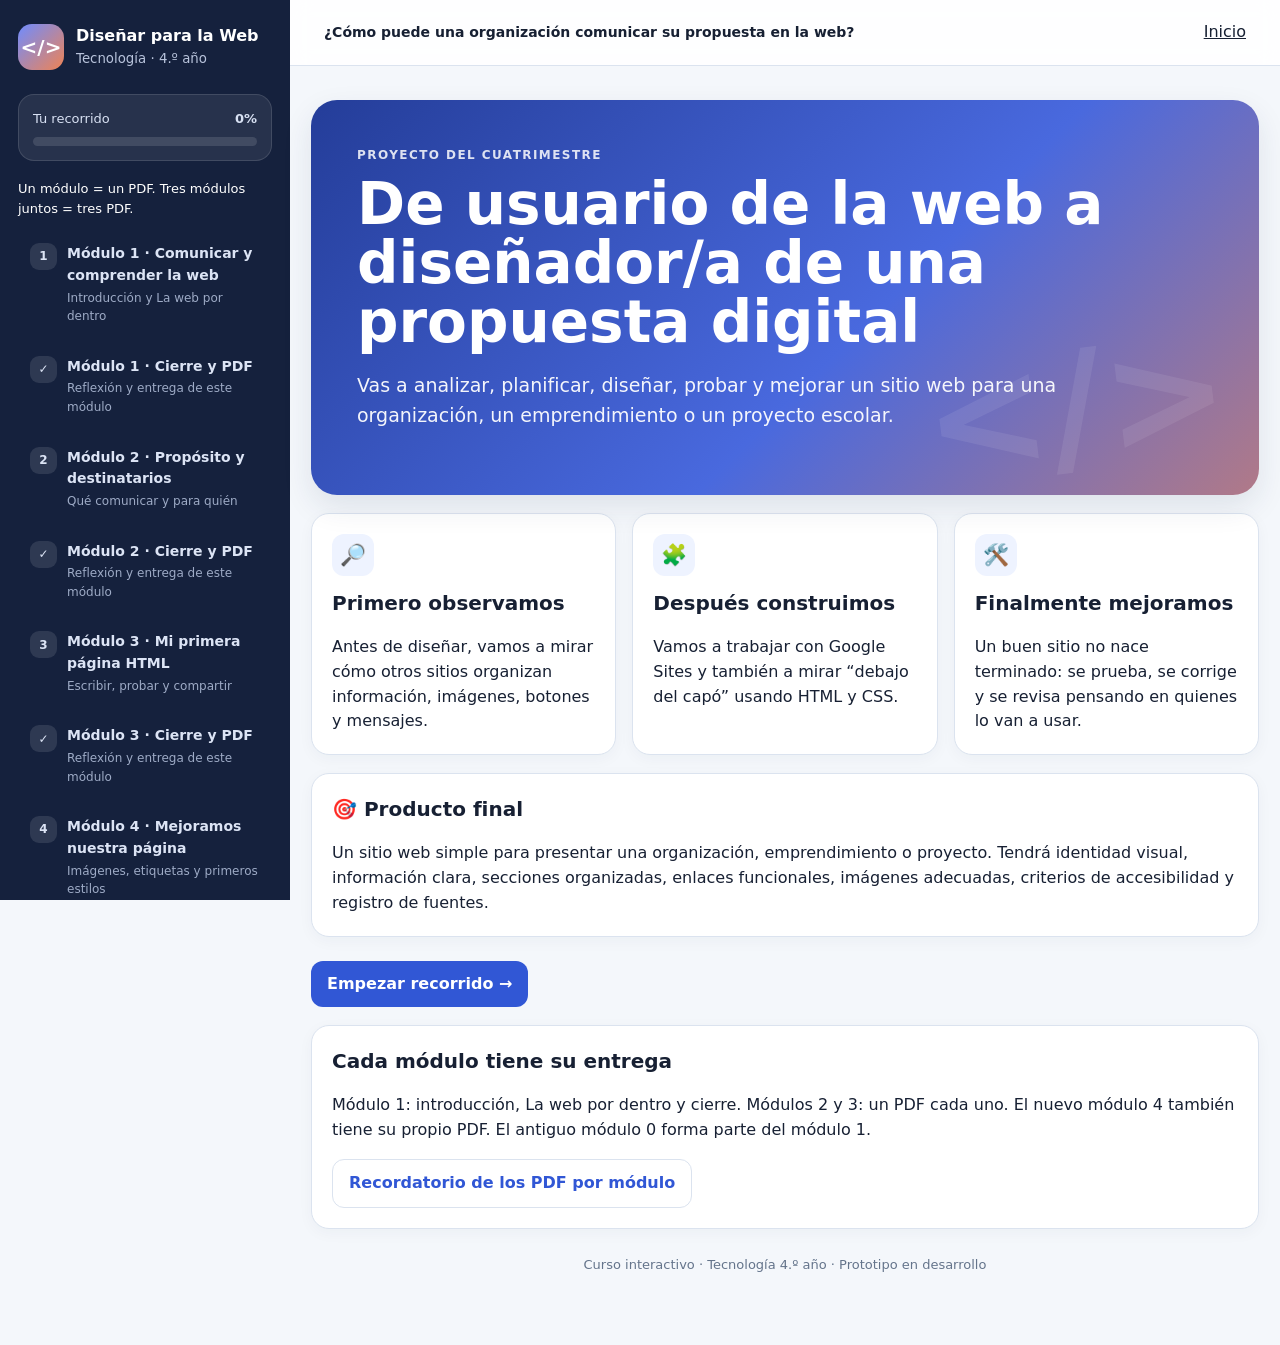
==== commit cede5334: "Agregado de modulo 4" ====
--- a/index.html
+++ b/index.html
@@ -1,43 +1,45 @@
-<!DOCTYPE html>
-<html lang="es">
-<head>
-  <meta charset="UTF-8" />
-  <meta name="viewport" content="width=device-width, initial-scale=1.0" />
+<!DOCTYPE html>
+<html lang="es">
+<head>
+  <meta charset="UTF-8" />
+  <meta name="viewport" content="width=device-width, initial-scale=1.0" />
   <title>Diseñar para la Web · Tecnología 4.º año</title>
+  <script defer src="https://cloud.umami.is/script.js" data-website-id="31a74ef8-99b9-4f74-a8eb-fa13425e250c" data-domains="andrearocca.github.io" data-exclude-search="true" data-exclude-hash="true" data-do-not-track="true"></script>
   <link rel="stylesheet" href="modulo3.css">
-  <style>
-    :root{
-      --bg:#f4f7fb;
-      --surface:#ffffff;
-      --text:#172033;
-      --muted:#64748b;
-      --primary:#3157d5;
-      --primary-dark:#2442a6;
-      --accent:#ef8354;
-      --ok:#14804a;
-      --bad:#b42318;
-      --line:#dbe3ef;
-      --soft:#eef3ff;
-      --shadow:0 12px 30px rgba(31,45,78,.10);
-      --radius:18px;
-    }
-    *{box-sizing:border-box}
-    html{scroll-behavior:smooth}
-    body{
-      margin:0;
-      font-family:Inter,system-ui,-apple-system,BlinkMacSystemFont,"Segoe UI",sans-serif;
-      background:var(--bg);
-      color:var(--text);
-      line-height:1.55;
-    }
-    button,input,textarea{font:inherit}
-    button{cursor:pointer}
-    a{color:inherit}
-    .app{
-      display:grid;
-      grid-template-columns:290px minmax(0,1fr);
-      min-height:100vh;
-    }
+  <link rel="stylesheet" href="modulo4.css">
+  <style>
+    :root{
+      --bg:#f4f7fb;
+      --surface:#ffffff;
+      --text:#172033;
+      --muted:#64748b;
+      --primary:#3157d5;
+      --primary-dark:#2442a6;
+      --accent:#ef8354;
+      --ok:#14804a;
+      --bad:#b42318;
+      --line:#dbe3ef;
+      --soft:#eef3ff;
+      --shadow:0 12px 30px rgba(31,45,78,.10);
+      --radius:18px;
+    }
+    *{box-sizing:border-box}
+    html{scroll-behavior:smooth}
+    body{
+      margin:0;
+      font-family:Inter,system-ui,-apple-system,BlinkMacSystemFont,"Segoe UI",sans-serif;
+      background:var(--bg);
+      color:var(--text);
+      line-height:1.55;
+    }
+    button,input,textarea{font:inherit}
+    button{cursor:pointer}
+    a{color:inherit}
+    .app{
+      display:grid;
+      grid-template-columns:290px minmax(0,1fr);
+      min-height:100vh;
+    }
     aside{
       background:#15213d;
       color:white;
@@ -46,247 +48,247 @@
       top:0;
       height:100vh;
       overflow-y:auto;
-      overflow:auto;
-    }
-    .brand{
-      display:flex;
-      gap:12px;
-      align-items:center;
-      margin-bottom:24px;
-    }
-    .brand-mark{
-      width:46px;height:46px;border-radius:14px;
-      display:grid;place-items:center;
-      background:linear-gradient(135deg,#6f8cff,#ef8354);
-      font-weight:800;
-      font-size:20px;
-    }
-    .brand small{display:block;color:#b8c3db}
-    .progress-card{
-      background:rgba(255,255,255,.08);
-      border:1px solid rgba(255,255,255,.12);
-      border-radius:16px;
-      padding:14px;
-      margin-bottom:18px;
-    }
-    .progress-row{
-      display:flex;justify-content:space-between;gap:8px;
-      font-size:13px;color:#d8e1f3;margin-bottom:8px;
-    }
-    .progress-track{
-      height:9px;border-radius:999px;background:rgba(255,255,255,.12);overflow:hidden;
-    }
-    .progress-fill{
-      height:100%;width:0;background:#72d7a0;border-radius:inherit;transition:.3s;
-    }
-    nav{display:grid;gap:8px}
-    .nav-btn{
-      width:100%;
-      text-align:left;
-      border:0;
-      border-radius:13px;
-      padding:11px 12px;
-      background:transparent;
-      color:#dce4f5;
-      display:flex;
-      gap:10px;
-      align-items:flex-start;
-    }
-    .nav-btn:hover,.nav-btn.active{background:rgba(255,255,255,.10);color:white}
-    .nav-num{
-      width:27px;height:27px;border-radius:9px;
-      display:grid;place-items:center;
-      background:rgba(255,255,255,.11);
-      flex:0 0 auto;font-size:12px;font-weight:800;
-    }
-    .nav-btn.done .nav-num{background:#1f8f59}
-    .nav-title{font-weight:700;font-size:14px;display:block}
-    .nav-sub{font-size:12px;color:#9eabc6;display:block;margin-top:2px}
-    main{min-width:0}
-    .topbar{
-      height:66px;
-      background:rgba(255,255,255,.88);
-      backdrop-filter:blur(10px);
-      border-bottom:1px solid var(--line);
-      display:flex;align-items:center;justify-content:space-between;
-      padding:0 34px;
-      position:sticky;top:0;z-index:5;
-    }
-    .topbar strong{font-size:14px}
-    .pill{
-      background:var(--soft);
-      color:var(--primary);
-      padding:7px 11px;border-radius:999px;
-      font-size:12px;font-weight:700;
-    }
-    .content{
-      width:min(1000px,calc(100% - 42px));
-      margin:34px auto 70px;
-    }
-    .screen{display:none}
-    .screen.active{display:block}
-    .hero{
-      background:linear-gradient(135deg,#243d99 0%,#4969de 58%,#ef8354 125%);
-      color:white;
-      border-radius:26px;
-      padding:46px;
-      box-shadow:var(--shadow);
-      overflow:hidden;
-      position:relative;
-    }
-    .hero:after{
-      content:"</>";
-      position:absolute;
-      right:30px;bottom:-28px;
-      font-size:150px;font-weight:900;
-      opacity:.08;
-      transform:rotate(-7deg);
-    }
-    .eyebrow{
-      text-transform:uppercase;letter-spacing:.12em;font-size:12px;font-weight:800;
-      opacity:.84;
-    }
-    h1{font-size:clamp(34px,5vw,58px);line-height:1.02;margin:10px 0 18px;max-width:760px}
-    h2{font-size:30px;line-height:1.15;margin:0 0 12px}
-    h3{margin:0 0 8px;font-size:20px}
-    .lead{font-size:19px;max-width:770px;opacity:.94}
-    .actions{display:flex;flex-wrap:wrap;gap:10px;margin-top:24px}
-    .btn{
-      border:0;border-radius:12px;padding:11px 16px;font-weight:800;
-      background:var(--primary);color:white;
-    }
-    .btn:hover{background:var(--primary-dark)}
-    .btn.secondary{background:white;color:var(--primary)}
-    .btn.ghost{background:transparent;color:var(--primary);border:1px solid var(--line)}
-    .btn.ok{background:var(--ok)}
-    .grid{display:grid;grid-template-columns:repeat(3,1fr);gap:16px;margin-top:18px}
-    .card{
-      background:var(--surface);
-      border:1px solid var(--line);
-      border-radius:var(--radius);
-      padding:20px;
-      box-shadow:0 4px 15px rgba(35,47,78,.04);
-    }
-    .card p:last-child{margin-bottom:0}
-    .icon{
-      width:42px;height:42px;border-radius:12px;display:grid;place-items:center;
-      background:var(--soft);font-size:21px;margin-bottom:12px;
-    }
-    .section-head{
-      display:flex;justify-content:space-between;gap:16px;align-items:flex-end;
-      margin-bottom:18px;
-    }
-    .section-head p{margin:0;color:var(--muted);max-width:680px}
-    .lesson{
-      display:grid;gap:18px;
-    }
-    .lesson>*{min-width:0}
-    .callout{
-      border-left:5px solid var(--accent);
-      background:#fff8f4;
-      padding:16px 18px;border-radius:0 14px 14px 0;
-    }
-    .example-site{
-      border:1px solid var(--line);
-      border-radius:18px;
-      overflow:hidden;background:white;
-    }
-    .fake-browser{
-      background:#edf1f6;border-bottom:1px solid var(--line);
-      padding:9px 12px;display:flex;gap:7px;align-items:center;
-    }
-    .dot{width:10px;height:10px;border-radius:50%;background:#b7c1d0}
-    .urlbar{margin-left:5px;background:white;border-radius:8px;padding:5px 10px;color:#7b879b;font-size:12px;flex:1}
-    .site-body{padding:22px}
-    .bad-site{font-family:"Comic Sans MS",cursive;background:#fffbea}
-    .bad-site h3{color:#b42318;font-size:27px;text-align:center;text-decoration:underline}
-    .bad-site p{text-align:center}
-    .choice-grid{display:grid;grid-template-columns:repeat(2,1fr);gap:12px}
-    .choice{
-      border:2px solid var(--line);border-radius:14px;padding:14px;background:white;text-align:left;
-      transition:.15s;
-    }
-    .choice:hover{border-color:#9bb0f4}
-    .choice.selected{border-color:var(--primary);background:var(--soft)}
-    .feedback{
-      display:none;padding:14px 16px;border-radius:12px;margin-top:12px;font-weight:650;
-    }
-    .feedback.show{display:block}
-    .feedback.ok{background:#e9f8ef;color:#11623a}
-    .feedback.bad{background:#fff0ee;color:#8d2218}
-    .micro-lesson{
-      border:1px solid #b9c8f4;background:linear-gradient(180deg,#f7f9ff,#fff);
-    }
-    .micro-head{display:flex;justify-content:space-between;gap:16px;align-items:flex-start}
-    .micro-counter{font-size:13px;font-weight:800;color:var(--primary);white-space:nowrap}
-    .micro-track{height:7px;border-radius:999px;background:#dfe6fa;margin:16px 0 22px;overflow:hidden}
-    .micro-fill{height:100%;width:20%;background:var(--primary);transition:width .2s ease}
-    .micro-step{display:none}
-    .micro-step.active{display:block}
-    .micro-visual{
-      margin:16px 0;padding:18px;border:1px dashed #9fb2ea;border-radius:16px;
-      background:white;text-align:center;
-    }
-    .file-chip,.folder-chip,.browser-chip{
-      display:inline-block;border-radius:10px;padding:9px 13px;margin:4px;
-      font-family:Consolas,monospace;font-weight:700;
-    }
-    .file-chip{background:#eef3ff;color:#2442a6;border:1px solid #c9d5fa}
-    .folder-chip{background:#fff4db;color:#805800;border:1px solid #f1d58f}
-    .browser-chip{
-      display:block;max-width:100%;background:#f2f4f7;color:#475467;
-      border:1px solid #d0d5dd;text-align:left;overflow-wrap:anywhere;word-break:break-word;
-    }
-    .micro-visual p{overflow-wrap:anywhere;word-break:break-word}
-    .micro-arrow{display:inline-block;margin:4px 8px;color:var(--primary);font-weight:900}
-    .micro-controls{display:flex;justify-content:space-between;gap:10px;margin-top:18px}
-    .micro-options{display:grid;gap:10px;margin-top:14px}
-    .micro-option{border:2px solid var(--line);border-radius:12px;padding:12px;background:white;text-align:left}
-    .micro-option:hover{border-color:#9bb0f4}
-    .video-embed{
-      position:relative;width:100%;aspect-ratio:16/9;border-radius:14px;
-      overflow:hidden;background:#111827;margin-top:14px;
-    }
-    .video-embed iframe{position:absolute;inset:0;width:100%;height:100%;border:0}
-    .video-local-fallback{
-      display:none;min-height:260px;margin-top:14px;padding:28px;border-radius:14px;
-      background:#111827;color:white;text-align:center;place-items:center;
-    }
-    .video-local-fallback.show{display:grid}
-    .video-local-fallback p{max-width:620px;color:#d0d5dd}
-    .video-local-fallback .btn{display:inline-block;text-decoration:none;margin-top:8px}
-    .lesson-label{
-      display:inline-flex;align-items:center;gap:7px;background:var(--soft);color:var(--primary);
-      border-radius:999px;padding:7px 11px;font-size:13px;font-weight:800;margin-bottom:10px;
-    }
-    .match-grid{
-      display:grid;grid-template-columns:1fr 1.3fr;gap:12px;
-    }
-    .term,.definition{
-      border:1px solid var(--line);
-      background:white;border-radius:12px;padding:14px;
-    }
-    .term{font-weight:800}
-    .select-line{
-      display:flex;gap:10px;align-items:center;margin-top:8px;
-    }
-    select{
-      width:100%;padding:9px;border:1px solid #cfd8e6;border-radius:9px;background:white;
-    }
-    textarea{
-      width:100%;min-height:130px;border:1px solid #cfd8e6;border-radius:12px;padding:12px;
-      resize:vertical;background:white;
-    }
-    .student-name{
-      width:100%;border:1px solid #cfd8e6;border-radius:12px;
-      padding:12px;margin-top:10px;background:white;
-    }
-    .game-frame{
-      width:100%;height:760px;border:1px solid var(--line);border-radius:16px;
-      background:var(--bg);margin-top:16px;
-    }
-    .reflection-list{display:grid;gap:16px;margin-top:18px}
-    .reflection-item label{display:block;font-weight:800;margin-bottom:7px}
+      overflow:auto;
+    }
+    .brand{
+      display:flex;
+      gap:12px;
+      align-items:center;
+      margin-bottom:24px;
+    }
+    .brand-mark{
+      width:46px;height:46px;border-radius:14px;
+      display:grid;place-items:center;
+      background:linear-gradient(135deg,#6f8cff,#ef8354);
+      font-weight:800;
+      font-size:20px;
+    }
+    .brand small{display:block;color:#b8c3db}
+    .progress-card{
+      background:rgba(255,255,255,.08);
+      border:1px solid rgba(255,255,255,.12);
+      border-radius:16px;
+      padding:14px;
+      margin-bottom:18px;
+    }
+    .progress-row{
+      display:flex;justify-content:space-between;gap:8px;
+      font-size:13px;color:#d8e1f3;margin-bottom:8px;
+    }
+    .progress-track{
+      height:9px;border-radius:999px;background:rgba(255,255,255,.12);overflow:hidden;
+    }
+    .progress-fill{
+      height:100%;width:0;background:#72d7a0;border-radius:inherit;transition:.3s;
+    }
+    nav{display:grid;gap:8px}
+    .nav-btn{
+      width:100%;
+      text-align:left;
+      border:0;
+      border-radius:13px;
+      padding:11px 12px;
+      background:transparent;
+      color:#dce4f5;
+      display:flex;
+      gap:10px;
+      align-items:flex-start;
+    }
+    .nav-btn:hover,.nav-btn.active{background:rgba(255,255,255,.10);color:white}
+    .nav-num{
+      width:27px;height:27px;border-radius:9px;
+      display:grid;place-items:center;
+      background:rgba(255,255,255,.11);
+      flex:0 0 auto;font-size:12px;font-weight:800;
+    }
+    .nav-btn.done .nav-num{background:#1f8f59}
+    .nav-title{font-weight:700;font-size:14px;display:block}
+    .nav-sub{font-size:12px;color:#9eabc6;display:block;margin-top:2px}
+    main{min-width:0}
+    .topbar{
+      height:66px;
+      background:rgba(255,255,255,.88);
+      backdrop-filter:blur(10px);
+      border-bottom:1px solid var(--line);
+      display:flex;align-items:center;justify-content:space-between;
+      padding:0 34px;
+      position:sticky;top:0;z-index:5;
+    }
+    .topbar strong{font-size:14px}
+    .pill{
+      background:var(--soft);
+      color:var(--primary);
+      padding:7px 11px;border-radius:999px;
+      font-size:12px;font-weight:700;
+    }
+    .content{
+      width:min(1000px,calc(100% - 42px));
+      margin:34px auto 70px;
+    }
+    .screen{display:none}
+    .screen.active{display:block}
+    .hero{
+      background:linear-gradient(135deg,#243d99 0%,#4969de 58%,#ef8354 125%);
+      color:white;
+      border-radius:26px;
+      padding:46px;
+      box-shadow:var(--shadow);
+      overflow:hidden;
+      position:relative;
+    }
+    .hero:after{
+      content:"</>";
+      position:absolute;
+      right:30px;bottom:-28px;
+      font-size:150px;font-weight:900;
+      opacity:.08;
+      transform:rotate(-7deg);
+    }
+    .eyebrow{
+      text-transform:uppercase;letter-spacing:.12em;font-size:12px;font-weight:800;
+      opacity:.84;
+    }
+    h1{font-size:clamp(34px,5vw,58px);line-height:1.02;margin:10px 0 18px;max-width:760px}
+    h2{font-size:30px;line-height:1.15;margin:0 0 12px}
+    h3{margin:0 0 8px;font-size:20px}
+    .lead{font-size:19px;max-width:770px;opacity:.94}
+    .actions{display:flex;flex-wrap:wrap;gap:10px;margin-top:24px}
+    .btn{
+      border:0;border-radius:12px;padding:11px 16px;font-weight:800;
+      background:var(--primary);color:white;
+    }
+    .btn:hover{background:var(--primary-dark)}
+    .btn.secondary{background:white;color:var(--primary)}
+    .btn.ghost{background:transparent;color:var(--primary);border:1px solid var(--line)}
+    .btn.ok{background:var(--ok)}
+    .grid{display:grid;grid-template-columns:repeat(3,1fr);gap:16px;margin-top:18px}
+    .card{
+      background:var(--surface);
+      border:1px solid var(--line);
+      border-radius:var(--radius);
+      padding:20px;
+      box-shadow:0 4px 15px rgba(35,47,78,.04);
+    }
+    .card p:last-child{margin-bottom:0}
+    .icon{
+      width:42px;height:42px;border-radius:12px;display:grid;place-items:center;
+      background:var(--soft);font-size:21px;margin-bottom:12px;
+    }
+    .section-head{
+      display:flex;justify-content:space-between;gap:16px;align-items:flex-end;
+      margin-bottom:18px;
+    }
+    .section-head p{margin:0;color:var(--muted);max-width:680px}
+    .lesson{
+      display:grid;gap:18px;
+    }
+    .lesson>*{min-width:0}
+    .callout{
+      border-left:5px solid var(--accent);
+      background:#fff8f4;
+      padding:16px 18px;border-radius:0 14px 14px 0;
+    }
+    .example-site{
+      border:1px solid var(--line);
+      border-radius:18px;
+      overflow:hidden;background:white;
+    }
+    .fake-browser{
+      background:#edf1f6;border-bottom:1px solid var(--line);
+      padding:9px 12px;display:flex;gap:7px;align-items:center;
+    }
+    .dot{width:10px;height:10px;border-radius:50%;background:#b7c1d0}
+    .urlbar{margin-left:5px;background:white;border-radius:8px;padding:5px 10px;color:#7b879b;font-size:12px;flex:1}
+    .site-body{padding:22px}
+    .bad-site{font-family:"Comic Sans MS",cursive;background:#fffbea}
+    .bad-site h3{color:#b42318;font-size:27px;text-align:center;text-decoration:underline}
+    .bad-site p{text-align:center}
+    .choice-grid{display:grid;grid-template-columns:repeat(2,1fr);gap:12px}
+    .choice{
+      border:2px solid var(--line);border-radius:14px;padding:14px;background:white;text-align:left;
+      transition:.15s;
+    }
+    .choice:hover{border-color:#9bb0f4}
+    .choice.selected{border-color:var(--primary);background:var(--soft)}
+    .feedback{
+      display:none;padding:14px 16px;border-radius:12px;margin-top:12px;font-weight:650;
+    }
+    .feedback.show{display:block}
+    .feedback.ok{background:#e9f8ef;color:#11623a}
+    .feedback.bad{background:#fff0ee;color:#8d2218}
+    .micro-lesson{
+      border:1px solid #b9c8f4;background:linear-gradient(180deg,#f7f9ff,#fff);
+    }
+    .micro-head{display:flex;justify-content:space-between;gap:16px;align-items:flex-start}
+    .micro-counter{font-size:13px;font-weight:800;color:var(--primary);white-space:nowrap}
+    .micro-track{height:7px;border-radius:999px;background:#dfe6fa;margin:16px 0 22px;overflow:hidden}
+    .micro-fill{height:100%;width:20%;background:var(--primary);transition:width .2s ease}
+    .micro-step{display:none}
+    .micro-step.active{display:block}
+    .micro-visual{
+      margin:16px 0;padding:18px;border:1px dashed #9fb2ea;border-radius:16px;
+      background:white;text-align:center;
+    }
+    .file-chip,.folder-chip,.browser-chip{
+      display:inline-block;border-radius:10px;padding:9px 13px;margin:4px;
+      font-family:Consolas,monospace;font-weight:700;
+    }
+    .file-chip{background:#eef3ff;color:#2442a6;border:1px solid #c9d5fa}
+    .folder-chip{background:#fff4db;color:#805800;border:1px solid #f1d58f}
+    .browser-chip{
+      display:block;max-width:100%;background:#f2f4f7;color:#475467;
+      border:1px solid #d0d5dd;text-align:left;overflow-wrap:anywhere;word-break:break-word;
+    }
+    .micro-visual p{overflow-wrap:anywhere;word-break:break-word}
+    .micro-arrow{display:inline-block;margin:4px 8px;color:var(--primary);font-weight:900}
+    .micro-controls{display:flex;justify-content:space-between;gap:10px;margin-top:18px}
+    .micro-options{display:grid;gap:10px;margin-top:14px}
+    .micro-option{border:2px solid var(--line);border-radius:12px;padding:12px;background:white;text-align:left}
+    .micro-option:hover{border-color:#9bb0f4}
+    .video-embed{
+      position:relative;width:100%;aspect-ratio:16/9;border-radius:14px;
+      overflow:hidden;background:#111827;margin-top:14px;
+    }
+    .video-embed iframe{position:absolute;inset:0;width:100%;height:100%;border:0}
+    .video-local-fallback{
+      display:none;min-height:260px;margin-top:14px;padding:28px;border-radius:14px;
+      background:#111827;color:white;text-align:center;place-items:center;
+    }
+    .video-local-fallback.show{display:grid}
+    .video-local-fallback p{max-width:620px;color:#d0d5dd}
+    .video-local-fallback .btn{display:inline-block;text-decoration:none;margin-top:8px}
+    .lesson-label{
+      display:inline-flex;align-items:center;gap:7px;background:var(--soft);color:var(--primary);
+      border-radius:999px;padding:7px 11px;font-size:13px;font-weight:800;margin-bottom:10px;
+    }
+    .match-grid{
+      display:grid;grid-template-columns:1fr 1.3fr;gap:12px;
+    }
+    .term,.definition{
+      border:1px solid var(--line);
+      background:white;border-radius:12px;padding:14px;
+    }
+    .term{font-weight:800}
+    .select-line{
+      display:flex;gap:10px;align-items:center;margin-top:8px;
+    }
+    select{
+      width:100%;padding:9px;border:1px solid #cfd8e6;border-radius:9px;background:white;
+    }
+    textarea{
+      width:100%;min-height:130px;border:1px solid #cfd8e6;border-radius:12px;padding:12px;
+      resize:vertical;background:white;
+    }
+    .student-name{
+      width:100%;border:1px solid #cfd8e6;border-radius:12px;
+      padding:12px;margin-top:10px;background:white;
+    }
+    .game-frame{
+      width:100%;height:760px;border:1px solid var(--line);border-radius:16px;
+      background:var(--bg);margin-top:16px;
+    }
+    .reflection-list{display:grid;gap:16px;margin-top:18px}
+    .reflection-item label{display:block;font-weight:800;margin-bottom:7px}
     .reflection-item textarea{min-height:92px}
     .site-comparison{display:grid;grid-template-columns:1fr 1fr;gap:18px;margin-top:18px}
     .mock-site{border:1px solid var(--line);border-radius:16px;overflow:hidden;background:white}
@@ -302,14 +304,14 @@
     .project-form{display:grid;grid-template-columns:1fr 1fr;gap:16px;margin-top:18px}
     .project-form .wide{grid-column:1/-1}
     .project-form label{display:block;font-weight:800;margin-bottom:7px}
-    .mini-status{
-      font-size:13px;color:var(--muted);margin-top:6px;
-    }
-    .summary-box{
-      display:grid;grid-template-columns:repeat(4,1fr);gap:10px;
-    }
-    .summary-box .card{text-align:center;padding:15px}
-    .summary-box strong{display:block;font-size:22px;color:var(--primary)}
+    .mini-status{
+      font-size:13px;color:var(--muted);margin-top:6px;
+    }
+    .summary-box{
+      display:grid;grid-template-columns:repeat(4,1fr);gap:10px;
+    }
+    .summary-box .card{text-align:center;padding:15px}
+    .summary-box strong{display:block;font-size:22px;color:var(--primary)}
     .locked{
       opacity:.55;filter:grayscale(.2);cursor:not-allowed
     }
@@ -319,85 +321,58 @@
     }
     .license-note strong{display:block;color:white;margin-bottom:3px}
     .license-note a{color:#b9cdf8;text-decoration:underline;text-underline-offset:2px}
-    footer{
-      margin-top:26px;color:var(--muted);font-size:13px;text-align:center;
-    }
+    footer{
+      margin-top:26px;color:var(--muted);font-size:13px;text-align:center;
+    }
     @media(max-width:850px){
-      .app{grid-template-columns:1fr}
-      aside{position:relative;height:auto}
-      nav{grid-template-columns:repeat(2,1fr)}
-      .topbar{position:relative;padding:0 18px}
+      .app{grid-template-columns:1fr}
+      aside{position:relative;height:auto}
+      nav{grid-template-columns:repeat(2,1fr)}
+      .topbar{position:relative;padding:0 18px}
       .grid,.summary-box{grid-template-columns:1fr 1fr}
       .site-comparison{grid-template-columns:1fr}
-    }
-    @media(max-width:560px){
-      .content{width:min(100% - 24px,1000px);margin-top:20px}
-      .hero{padding:28px 22px}
-      .grid,.choice-grid,.summary-box,.match-grid{grid-template-columns:1fr}
-      nav{grid-template-columns:1fr}
+    }
+    @media(max-width:560px){
+      .content{width:min(100% - 24px,1000px);margin-top:20px}
+      .hero{padding:28px 22px}
+      .grid,.choice-grid,.summary-box,.match-grid{grid-template-columns:1fr}
+      nav{grid-template-columns:1fr}
       .section-head{align-items:flex-start;flex-direction:column}
       .game-frame{height:900px}
       .project-form{grid-template-columns:1fr}
       .project-form .wide{grid-column:auto}
-    }
-  </style>
-</head>
-<body>
-<div class="app">
-  <aside>
-    <div class="brand">
-      <div class="brand-mark">&lt;/&gt;</div>
-      <div>
-        <strong>Diseñar para la Web</strong>
-        <small>Tecnología · 4.º año</small>
-      </div>
-    </div>
-
-    <div class="progress-card">
-      <div class="progress-row">
-        <span>Tu recorrido</span>
-        <strong id="progressText">0%</strong>
-      </div>
-      <div class="progress-track"><div class="progress-fill" id="progressFill"></div></div>
-    </div>
-
-    <nav id="nav">
-      <button class="nav-btn active" data-screen="home">
-        <span class="nav-num">★</span>
-        <span><span class="nav-title">Inicio</span><span class="nav-sub">El desafío del cuatrimestre</span></span>
-      </button>
-      <button class="nav-btn" data-screen="m0" id="nav-m0">
-        <span class="nav-num">0</span>
-        <span><span class="nav-title">Comunicar en la web</span><span class="nav-sub">Mirar antes de diseñar</span></span>
-      </button>
-      <button class="nav-btn" data-screen="m1" id="nav-m1">
-        <span class="nav-num">1</span>
-        <span><span class="nav-title">La web por dentro</span><span class="nav-sub">Página, sitio, landing...</span></span>
-      </button>
-      <button class="nav-btn" data-screen="soon" id="nav-soon">
-        <span class="nav-num">✓</span>
-        <span><span class="nav-title">Cierre de la clase</span><span class="nav-sub">Juego, devolución y entrega</span></span>
-      </button>
-      <button class="nav-btn" data-screen="module2" id="nav-module2">
-        <span class="nav-num">2</span>
-        <span><span class="nav-title">Propósito y destinatarios</span><span class="nav-sub">Qué comunicar y para quién</span></span>
-      </button>
-      <button class="nav-btn" data-screen="module3" id="nav-module3">
-        <span class="nav-num">3</span>
-        <span><span class="nav-title">Mi primera página HTML</span><span class="nav-sub">Escribir, probar y compartir</span></span>
-      </button>
-      <button class="nav-btn locked" data-screen="module4" disabled>
-        <span class="nav-num">4</span>
-        <span><span class="nav-title">Identidad visual</span><span class="nav-sub">Color, tipografía e imágenes</span></span>
-      </button>
-      <button class="nav-btn locked" data-screen="module5" disabled>
-        <span class="nav-num">5</span>
-        <span><span class="nav-title">Más HTML</span><span class="nav-sub">Ampliar la estructura</span></span>
-      </button>
-      <button class="nav-btn locked" data-screen="module6" disabled>
-        <span class="nav-num">6</span>
-        <span><span class="nav-title">CSS</span><span class="nav-sub">Dar estilo</span></span>
-      </button>
+    }
+  </style>
+</head>
+<body>
+<div class="app">
+  <aside>
+    <div class="brand">
+      <div class="brand-mark">&lt;/&gt;</div>
+      <div>
+        <strong>Diseñar para la Web</strong>
+        <small>Tecnología · 4.º año</small>
+      </div>
+    </div>
+
+    <div class="progress-card">
+      <div class="progress-row">
+        <span>Tu recorrido</span>
+        <strong id="progressText">0%</strong>
+      </div>
+      <div class="progress-track"><div class="progress-fill" id="progressFill"></div></div>
+    </div>
+
+    <p class="delivery-sidebar">Un módulo = un PDF. Tres módulos juntos = tres PDF.</p>
+    <nav id="nav" aria-label="Módulos y sus entregas">
+      <button class="nav-btn" data-screen="m0" id="nav-m1"><span class="nav-num">1</span><span><span class="nav-title">Módulo 1 · Comunicar y comprender la web</span><span class="nav-sub">Introducción y La web por dentro</span></span></button>
+      <button class="nav-btn" data-screen="soon" id="nav-close1"><span class="nav-num">✓</span><span><span class="nav-title">Módulo 1 · Cierre y PDF</span><span class="nav-sub">Reflexión y entrega de este módulo</span></span></button>
+      <button class="nav-btn" data-screen="module2" id="nav-module2"><span class="nav-num">2</span><span><span class="nav-title">Módulo 2 · Propósito y destinatarios</span><span class="nav-sub">Qué comunicar y para quién</span></span></button>
+      <button class="nav-btn" data-screen="module2Close" id="nav-close2"><span class="nav-num">✓</span><span><span class="nav-title">Módulo 2 · Cierre y PDF</span><span class="nav-sub">Reflexión y entrega de este módulo</span></span></button>
+      <button class="nav-btn" data-screen="module3" id="nav-module3"><span class="nav-num">3</span><span><span class="nav-title">Módulo 3 · Mi primera página HTML</span><span class="nav-sub">Escribir, probar y compartir</span></span></button>
+      <button class="nav-btn" data-screen="module3Close" id="nav-close3"><span class="nav-num">✓</span><span><span class="nav-title">Módulo 3 · Cierre y PDF</span><span class="nav-sub">Reflexión y entrega de este módulo</span></span></button>
+      <button class="nav-btn" data-screen="module4" id="nav-module4"><span class="nav-num">4</span><span><span class="nav-title">Módulo 4 · Mejoramos nuestra página</span><span class="nav-sub">Imágenes, etiquetas y primeros estilos</span></span></button>
+      <button class="nav-btn" data-screen="module4Close" id="nav-close4"><span class="nav-num">✓</span><span><span class="nav-title">Módulo 4 · Cierre y PDF</span><span class="nav-sub">Reflexión y entrega de este módulo</span></span></button>
     </nav>
     <div class="license-note">
       <strong>Creado por Andrea Rocca</strong>
@@ -405,408 +380,405 @@
       Uso no comercial · Compartir igual
     </div>
   </aside>
-
-  <main>
-    <div class="topbar">
-      <strong>¿Cómo puede una organización comunicar su propuesta en la web?</strong>
-      <span class="pill">Prototipo v1</span>
-    </div>
-
-    <div class="content">
-
-      <section class="screen active" id="home">
-        <div class="hero">
-          <div class="eyebrow">Proyecto del cuatrimestre</div>
-          <h1>De usuario de la web a diseñador/a de una propuesta digital</h1>
-          <p class="lead">Vas a analizar, planificar, diseñar, probar y mejorar un sitio web para una organización, un emprendimiento o un proyecto escolar.</p>
-        </div>
-
-        <div class="grid">
-          <article class="card">
-            <div class="icon">🔎</div>
-            <h3>Primero observamos</h3>
-            <p>Antes de diseñar, vamos a mirar cómo otros sitios organizan información, imágenes, botones y mensajes.</p>
-          </article>
-          <article class="card">
-            <div class="icon">🧩</div>
-            <h3>Después construimos</h3>
-            <p>Vamos a trabajar con Google Sites y también a mirar “debajo del capó” usando HTML y CSS.</p>
-          </article>
-          <article class="card">
-            <div class="icon">🛠️</div>
-            <h3>Finalmente mejoramos</h3>
-            <p>Un buen sitio no nace terminado: se prueba, se corrige y se revisa pensando en quienes lo van a usar.</p>
-          </article>
-        </div>
-
-        <div class="card" style="margin-top:18px">
-          <h3>🎯 Producto final</h3>
-          <p>Un sitio web simple para presentar una organización, emprendimiento o proyecto. Tendrá identidad visual, información clara, secciones organizadas, enlaces funcionales, imágenes adecuadas, criterios de accesibilidad y registro de fuentes.</p>
-        </div>
-
-        <div class="actions">
-          <button class="btn" onclick="go('m0')">Empezar recorrido →</button>
-        </div>
-      </section>
-
-      <section class="screen" id="m0">
-        <div class="section-head">
-          <div>
-            <div class="eyebrow" style="color:var(--primary)">Módulo 0</div>
-            <h2>Comunicar en la web</h2>
-            <p>Diseñar un sitio no es solamente elegir colores. Primero necesitamos saber qué queremos comunicar, a quién y para qué.</p>
-          </div>
-          <span class="pill">20–30 min</span>
-        </div>
-
-        <div class="lesson">
-          <div class="callout">
-            <strong>Pregunta para pensar:</strong> cuando entrás por primera vez a una página, ¿cuánto tardás en decidir si entendés qué ofrece?
-          </div>
-
-          <div class="example-site">
-            <div class="fake-browser">
-              <span class="dot"></span><span class="dot"></span><span class="dot"></span>
-              <div class="urlbar">www.supermegaemprendimiento.example</div>
-            </div>
-            <div class="site-body bad-site">
-              <h3>¡¡¡BIENVENIDOOOO!!!</h3>
-              <p>✨✨✨ LO MEJOR ESTÁ ACÁ ✨✨✨</p>
-              <p>Tenemos cosas increíbles. Consultanos. Entrá. Mirá. Comprá.</p>
-              <p style="font-size:11px">Av. Siempre Viva 123 · 1998–2026 · todos los derechos reservados · contacto · novedades · productos · empresa · nuestras cosas · otros</p>
-            </div>
-          </div>
-
-          <article class="card">
-            <h3>Actividad 1 · ¿Qué problema tiene?</h3>
-            <p>Elegí <strong>las tres críticas más importantes</strong>. No busques “qué está feo”: pensá qué dificulta comprender la propuesta.</p>
-            <div class="choice-grid" id="problemChoices">
-              <button class="choice" data-good="true">No queda claro qué ofrece la organización.</button>
-              <button class="choice" data-good="false">El sitio no usa una foto de fondo.</button>
-              <button class="choice" data-good="true">No hay una jerarquía clara entre la información.</button>
-              <button class="choice" data-good="false">El título debería estar escrito en inglés.</button>
-              <button class="choice" data-good="true">Los llamados a la acción son confusos.</button>
-              <button class="choice" data-good="false">Le faltan más emojis.</button>
-            </div>
-            <div class="actions">
-              <button class="btn" onclick="checkProblems()">Comprobar</button>
-            </div>
-            <div class="feedback" id="problemFeedback"></div>
-          </article>
-
-          <article class="card">
-            <h3>Actividad 2 · Antes de diseñar</h3>
-            <p>Imaginá una organización o emprendimiento que podría ser el tema de tu proyecto final. No tiene que ser definitivo.</p>
-            <textarea id="projectIdea" placeholder="Ejemplo: un emprendimiento de pastelería, un club barrial, una campaña escolar, un servicio de reparación..."></textarea>
-            <div class="actions">
-              <button class="btn ghost" onclick="saveIdea()">Guardar idea</button>
-            </div>
-            <div class="mini-status" id="saveStatus">Tu respuesta queda guardada solamente en este navegador.</div>
-          </article>
-
-          <article class="card">
-            <h3>Una idea importante</h3>
-            <p>Una página web comunica incluso antes de que leamos todo: la organización de los elementos, los títulos, las imágenes y los botones nos indican qué es importante y qué podemos hacer.</p>
-          </article>
-
-          <div class="actions">
-            <button class="btn ok" onclick="completeModule('m0','m1')">Terminé el módulo 0 →</button>
-          </div>
-        </div>
-      </section>
-
-      <section class="screen" id="m1">
-        <div class="section-head">
-          <div>
-            <div class="eyebrow" style="color:var(--primary)">Módulo 1 · Lección 1</div>
-            <h2>Archivos, páginas y navegador</h2>
-            <p>Primero vamos a entender qué es una página web antes de pensar cómo publicarla.</p>
-          </div>
-          <span class="pill">20–25 min</span>
-        </div>
-
-        <div class="lesson">
-          <article class="card video-card">
-            <div class="lesson-label">▶ Mirá primero</div>
-            <h3>¿Dónde vive una página web?</h3>
-            <p>El video presenta la idea general. Después vas a recorrerla paso a paso y resolver una situación.</p>
-            <div class="video-embed" id="youtubeEmbed">
-              <iframe
-                src="https://www.youtube-nocookie.com/embed/j6eHyUBweyE"
-                title="¿Qué es una página web?"
-                loading="lazy"
-                referrerpolicy="strict-origin-when-cross-origin"
-                allow="accelerometer; autoplay; clipboard-write; encrypted-media; gyroscope; picture-in-picture; web-share"
-                allowfullscreen></iframe>
-            </div>
-            <div class="video-local-fallback" id="videoLocalFallback">
-              <div>
-                <div style="font-size:46px">▶</div>
-                <h3>El video necesita una página publicada</h3>
-                <p>Estás viendo el curso como un archivo local. YouTube no permite reproducir el video incrustado sin la dirección de un sitio web. Cuando el curso esté publicado en GitHub Pages, aparecerá acá mismo.</p>
-                <a class="btn" href="https://youtu.be/j6eHyUBweyE" target="_blank" rel="noopener noreferrer">Mirar el video en YouTube ↗</a>
-              </div>
-            </div>
-          </article>
-
-          <article class="card micro-lesson" id="microLessonOne">
-            <div class="micro-head">
-              <div><div class="eyebrow" style="color:var(--primary)">Antes de jugar</div><h3>¿Dónde vive una página web?</h3></div>
-              <span class="micro-counter" id="microCounterOne">Paso 1 de 5</span>
-            </div>
-            <div class="micro-track" aria-hidden="true"><div class="micro-fill" id="microFillOne"></div></div>
-
-            <div class="micro-step micro-step-one active">
-              <h3>1. Una página comienza como un archivo</h3>
-              <p>Podemos escribir instrucciones en un archivo de texto y guardarlo con la extensión <strong>.html</strong>. Esa extensión indica que contiene código HTML.</p>
-              <div class="micro-visual"><span class="file-chip">📄 index.html</span></div>
-            </div>
-            <div class="micro-step micro-step-one">
-              <h3>2. El archivo puede estar en una carpeta</h3>
-              <p>Antes de publicarlo, puede estar guardado en cualquier carpeta de la computadora junto con otras páginas e imágenes.</p>
-              <div class="micro-visual"><span class="folder-chip">📁 mi-proyecto</span><span class="micro-arrow">→</span><span class="file-chip">📄 index.html</span><span class="file-chip">🖼️ logo.png</span></div>
-              <p class="mini-status">Si movemos archivos, debemos revisar que los enlaces y las imágenes sigan apuntando al lugar correcto.</p>
-            </div>
-            <div class="micro-step micro-step-one">
-              <h3>3. El navegador interpreta el HTML</h3>
-              <p>Chrome, Firefox o Edge pueden abrir el archivo, leer sus etiquetas y convertirlas en títulos, párrafos, imágenes y botones.</p>
-              <div class="micro-visual"><span class="browser-chip">file:///C:/mi-proyecto/index.html</span><p style="font-size:24px;margin:18px 0 6px"><strong>Mi emprendimiento</strong></p><p style="margin:0">Página abierta desde la computadora.</p></div>
-            </div>
-            <div class="micro-step micro-step-one">
-              <h3>4. Una página no es lo mismo que un sitio</h3>
-              <p>Cada archivo HTML puede representar una página. Varias páginas y recursos relacionados forman un sitio web.</p>
-              <div class="micro-visual"><span class="file-chip">Inicio</span><span class="file-chip">Productos</span><span class="file-chip">Contacto</span><div style="margin-top:12px"><strong>3 páginas → 1 sitio web</strong></div></div>
-            </div>
-            <div class="micro-step micro-step-one">
-              <h3>5. Verla no significa publicarla</h3>
-              <p>El navegador puede mostrar un archivo local, pero otras personas no pueden entrar desde sus dispositivos mientras permanezca solamente en tu computadora.</p>
-              <p><strong>Pregunta puente:</strong> Martina abre <code>index.html</code> en su notebook y lo ve perfectamente. ¿Su página ya está publicada?</p>
-              <div class="micro-options">
-                <button class="micro-option" onclick="checkMicroAnswerOne(false)">Sí, porque el navegador puede mostrarla.</button>
-                <button class="micro-option" onclick="checkMicroAnswerOne(true)">No, porque el archivo sigue solamente en su computadora.</button>
-              </div>
-              <div class="feedback" id="microFeedbackOne" aria-live="polite"></div>
-            </div>
-            <div class="micro-controls">
-              <button class="btn ghost" id="microPrevOne" onclick="changeMicroStepOne(-1)" disabled>← Anterior</button>
-              <button class="btn" id="microNextOne" onclick="changeMicroStepOne(1)">Siguiente →</button>
-            </div>
-          </article>
-
-          <div class="grid" id="conceptCardsOne">
-            <article class="card"><div class="icon">📄</div><h3>Página web</h3><p>Un archivo o documento individual que el navegador interpreta y muestra.</p></article>
-            <article class="card"><div class="icon">🗂️</div><h3>Sitio web</h3><p>Un conjunto organizado de páginas y recursos relacionados.</p></article>
-            <article class="card"><div class="icon">🌐</div><h3>Navegador</h3><p>El programa que interpreta y muestra archivos y contenidos web.</p></article>
-          </div>
-
-          <article class="card">
-            <h3>Mini juego 1 · Archivo, página o sitio</h3>
-            <p>Seleccioná el concepto que corresponde.</p>
-            <div class="term">1. Chrome, Firefox o Edge son…</div>
-            <div class="select-line"><select id="q1a"><option value="">Elegí una opción</option><option>Navegadores</option><option>Sitios web</option><option>Páginas web</option></select></div>
-            <div class="term" style="margin-top:12px">2. <code>productos.html</code> es un archivo que puede representar…</div>
-            <div class="select-line"><select id="q1b"><option value="">Elegí una opción</option><option>Una página web</option><option>Un navegador</option><option>Un dominio</option></select></div>
-            <div class="term" style="margin-top:12px">3. Inicio, Productos y Contacto, relacionadas entre sí, forman…</div>
-            <div class="select-line"><select id="q1c"><option value="">Elegí una opción</option><option>Un sitio web</option><option>Un navegador</option><option>Un archivo de imagen</option></select></div>
-            <div class="actions"><button class="btn" onclick="checkQuizOne()">Corregir mini juego 1</button></div>
-            <div class="feedback" id="quizFeedbackOne"></div>
-          </article>
-
-          <div class="actions">
-            <button class="btn ghost" onclick="go('m0')">← Volver</button>
-            <button class="btn ok" onclick="go('m1b')">Continuar: publicar y encontrar →</button>
-          </div>
-        </div>
-      </section>
-
-      <section class="screen" id="m1b">
-        <div class="section-head">
-          <div>
-            <div class="eyebrow" style="color:var(--primary)">Módulo 1 · Lección 2</div>
-            <h2>Publicar y encontrar una web</h2>
-            <p>Ahora vamos a llevar esos archivos desde una computadora hasta Internet y darles una dirección.</p>
-          </div>
-          <span class="pill">20–25 min</span>
-        </div>
-
-        <div class="lesson">
-          <article class="card video-card">
-            <div class="lesson-label">▶ Primera aproximación</div>
-            <h3>¿Cómo llega una página web a Internet?</h3>
-            <p>Este video presenta por primera vez las ideas de hosting, servidor, dominio, URL y landing page. Después vas a recorrerlas paso a paso y ponerlas en práctica en el minijuego.</p>
-            <div class="callout">
-              <strong>Mientras mirás:</strong> las imágenes fueron generadas con IA en una sola pasada. Fijate si descubrís algún objeto imposible, una parte ubicada al revés o palabras inventadas dentro de una imagen.
-            </div>
-            <div class="video-embed" id="youtubeEmbedTwo">
-              <iframe
-                src="https://www.youtube-nocookie.com/embed/2_FsgkIlt2g"
-                title="¿Cómo llega una página web a Internet?"
-                loading="lazy"
-                referrerpolicy="strict-origin-when-cross-origin"
-                allow="accelerometer; autoplay; clipboard-write; encrypted-media; gyroscope; picture-in-picture; web-share"
-                allowfullscreen></iframe>
-            </div>
-            <div class="video-local-fallback" id="videoLocalFallbackTwo">
-              <div>
-                <div style="font-size:46px">▶</div>
-                <h3>El video necesita una página publicada</h3>
-                <p>Estás viendo el curso como un archivo local. Cuando esté publicado en GitHub Pages, el reproductor aparecerá acá mismo.</p>
-                <a class="btn" href="https://youtu.be/2_FsgkIlt2g" target="_blank" rel="noopener noreferrer">Mirar el video en YouTube ↗</a>
-              </div>
-            </div>
-          </article>
-
-          <article class="card micro-lesson" id="microLessonTwo">
-            <div class="micro-head">
-              <div><div class="eyebrow" style="color:var(--primary)">Antes de jugar</div><h3>De la carpeta a Internet</h3></div>
-              <span class="micro-counter" id="microCounterTwo">Paso 1 de 6</span>
-            </div>
-            <div class="micro-track" aria-hidden="true"><div class="micro-fill" id="microFillTwo"></div></div>
-
-            <div class="micro-step micro-step-two active">
-              <h3>1. Recordemos el punto de partida</h3>
-              <p>Tu archivo <code>index.html</code> funciona en el navegador, pero sigue siendo local. Para que otras personas lo vean hay que publicarlo.</p>
-              <div class="micro-visual"><span class="folder-chip">💻 Archivo local</span><span class="micro-arrow">→ publicar →</span><span class="file-chip">🌍 Internet</span></div>
-            </div>
-            <div class="micro-step micro-step-two">
-              <h3>2. Hosting y servidor trabajan juntos</h3>
-              <p>El <strong>hosting o alojamiento</strong> es el servicio que guarda y mantiene disponibles los archivos. Esos archivos se encuentran en una computadora preparada para responder solicitudes: el <strong>servidor</strong>.</p>
-              <div class="micro-visual"><span class="file-chip">☁️ Servicio de hosting</span><span class="micro-arrow">usa</span><span class="folder-chip">🖥️ Servidor</span></div>
-            </div>
-            <div class="micro-step micro-step-two">
-              <h3>3. El dominio es un nombre fácil de recordar</h3>
-              <p>En lugar de memorizar una dirección técnica, usamos un dominio como <strong>chimeleta.com.ar</strong>. En Argentina los dominios terminados en <strong>.ar</strong> se registran y administran mediante <strong>NIC Argentina</strong>.</p>
-              <div class="micro-visual"><span class="file-chip">🇦🇷 chimeleta.com.ar</span><span class="file-chip">🌎 proyecto.com</span></div>
-              <p class="mini-status"><strong>.com</strong> es internacional y genérico; no pertenece exclusivamente a Estados Unidos. El dominio territorial estadounidense es <strong>.us</strong>.</p>
-            </div>
-            <div class="micro-step micro-step-two">
-              <h3>4. La URL indica una ubicación completa</h3>
-              <p>El dominio es una parte de la dirección. La <strong>URL</strong> es la dirección completa de una página, imagen u otro recurso e incluye información más precisa sobre dónde encontrarlo.</p>
-              <div class="micro-visual">
-                <span class="browser-chip">https://chimeleta.com.ar/productos.html</span>
-                <p style="margin:14px 0 4px"><strong>Dominio:</strong> chimeleta.com.ar</p>
-                <p style="margin:4px 0"><strong>Ruta:</strong> /productos.html</p>
-                <p style="margin:4px 0"><strong>URL completa:</strong> https://chimeleta.com.ar/productos.html</p>
-              </div>
-              <p class="mini-status">Un mismo dominio puede tener muchas URL diferentes: una para Inicio, otra para Productos y otra para Contacto.</p>
-            </div>
-            <div class="micro-step micro-step-two">
-              <h3>5. Las terminaciones también comunican</h3>
-              <p>Existen muchas terminaciones: <strong>.com</strong> suele asociarse con actividades comerciales, <strong>.edu</strong> con instituciones educativas, <strong>.org</strong> con organizaciones, <strong>.tv</strong> se usa con frecuencia en proyectos audiovisuales y <strong>.ar</strong> identifica a Argentina.</p>
-              <p class="mini-status">Las reglas para registrar cada terminación pueden ser diferentes. La terminación orienta, pero no explica por sí sola todo lo que hace un sitio.</p>
-            </div>
-            <div class="micro-step micro-step-two">
-              <h3>6. Una landing page tiene una misión concreta</h3>
-              <p>Una landing page es una página diseñada para recibir visitantes de una campaña y guiarlos hacia una acción principal: inscribirse, descargar, reservar o comprar.</p>
-              <div class="micro-visual"><strong>📣 Anuncio</strong><span class="micro-arrow">→</span><span class="file-chip">🎯 Landing page</span><span class="micro-arrow">→</span><strong>✅ Inscripción</strong></div>
-              <p><strong>Pregunta puente:</strong> una campaña de una semana busca que las personas se inscriban a un taller. ¿Qué conviene crear?</p>
-              <div class="micro-options">
-                <button class="micro-option" onclick="checkMicroAnswerTwo(true)">Una landing page centrada en la inscripción.</button>
-                <button class="micro-option" onclick="checkMicroAnswerTwo(false)">Un sitio web completo con muchas secciones.</button>
-              </div>
-              <div class="feedback" id="microFeedbackTwo" aria-live="polite"></div>
-            </div>
-            <div class="micro-controls">
-              <button class="btn ghost" id="microPrevTwo" onclick="changeMicroStepTwo(-1)" disabled>← Anterior</button>
-              <button class="btn" id="microNextTwo" onclick="changeMicroStepTwo(1)">Siguiente →</button>
-            </div>
-          </article>
-
-          <div class="grid" id="conceptCardsTwo">
-            <article class="card"><div class="icon">☁️</div><h3>Hosting</h3><p>Servicio que aloja los archivos para mantenerlos disponibles en Internet.</p></article>
-            <article class="card"><div class="icon">🖥️</div><h3>Servidor</h3><p>Computadora preparada para responder solicitudes y entregar los archivos.</p></article>
-            <article class="card"><div class="icon">🏷️</div><h3>Dominio</h3><p>Nombre fácil de recordar que ayuda a encontrar un sitio.</p></article>
-            <article class="card"><div class="icon">🔗</div><h3>URL</h3><p>Dirección completa de un recurso concreto en la web.</p></article>
-            <article class="card"><div class="icon">🎯</div><h3>Landing page</h3><p>Página enfocada en una acción principal.</p></article>
-          </div>
-
-          <article class="card">
-            <h3>¿Qué ocurre cuando escribimos una dirección?</h3>
-            <div class="summary-box">
-              <div class="card"><strong>1</strong>Escribís una URL.</div>
-              <div class="card"><strong>2</strong>El navegador busca dónde está el sitio.</div>
-              <div class="card"><strong>3</strong>Solicita los archivos al servidor.</div>
-              <div class="card"><strong>4</strong>Interpreta y muestra la página.</div>
-            </div>
-          </article>
-
-          <article class="card">
-            <h3>Mini juego 2 · Publicar y encontrar</h3>
-            <p>Relacioná cada situación con el concepto correcto.</p>
-            <div class="term">1. Martina quiere que los archivos de su notebook estén disponibles en Internet. Necesita…</div>
-            <div class="select-line"><select id="q2a"><option value="">Elegí una opción</option><option>Un hosting</option><option>Una landing page</option><option>Un navegador nuevo</option></select></div>
-            <div class="term" style="margin-top:12px">2. La computadora que responde solicitudes y entrega los archivos cumple el rol de…</div>
-            <div class="select-line"><select id="q2b"><option value="">Elegí una opción</option><option>Servidor</option><option>Dominio</option><option>Landing page</option></select></div>
-            <div class="term" style="margin-top:12px">3. <code>chimeleta.com.ar</code> es…</div>
-            <div class="select-line"><select id="q2c"><option value="">Elegí una opción</option><option>Un dominio</option><option>Un servidor</option><option>Una imagen</option></select></div>
-            <div class="term" style="margin-top:12px">4. La dirección completa de una página o recurso es…</div>
-            <div class="select-line"><select id="q2d"><option value="">Elegí una opción</option><option>Una URL</option><option>Un hosting</option><option>Un navegador</option></select></div>
-            <div class="term" style="margin-top:12px">5. Una campaña necesita una página enfocada únicamente en conseguir inscripciones. Conviene…</div>
-            <div class="select-line"><select id="q2e"><option value="">Elegí una opción</option><option>Una landing page</option><option>Otro dominio obligatorio</option><option>Un servidor por visitante</option></select></div>
-            <div class="actions"><button class="btn" onclick="checkQuizTwo()">Corregir mini juego 2</button></div>
-            <div class="feedback" id="quizFeedbackTwo"></div>
-          </article>
-
-          <article class="card">
-            <h3>Conectalo con tu proyecto</h3>
-            <p>¿Tu idea necesita un sitio con varias secciones o podría funcionar como una única landing page? Explicá por qué.</p>
-            <textarea id="siteDecision" placeholder="Creo que conviene... porque..."></textarea>
-            <div class="actions"><button class="btn ghost" onclick="saveDecision()">Guardar respuesta</button></div>
-            <div class="mini-status" id="decisionStatus">Tu respuesta queda guardada solamente en este navegador.</div>
-          </article>
-
-          <div class="actions">
-            <button class="btn ghost" onclick="go('m1')">← Volver a la lección 1</button>
-            <button class="btn ok" onclick="completeModule('m1','soon')">Terminé el módulo 1 →</button>
-          </div>
-        </div>
-      </section>
-
-      <section class="screen" id="soon">
-        <div class="card">
-          <div class="icon">🚀</div>
-          <h2>Juego integrador · ¡Publicá la web!</h2>
-          <p>Ayudá a Martina a llevar su proyecto desde una notebook hasta Internet. El juego recupera los conceptos de las dos lecciones.</p>
-          <iframe class="game-frame" src="juego/v0.1-original/index.html" title="Juego ¡Publicá la web!"></iframe>
-          <p class="mini-status" id="gameStatus">Cuando completes las siete misiones, continuá con la devolución final. El puntaje se agregará al archivo de entrega.</p>
-        </div>
-
-        <div class="card" style="margin-top:18px">
-          <div class="icon">💬</div>
-          <h2>Tu devolución sobre la clase</h2>
-          <p>Estas preguntas nos ayudan a saber qué quedó claro y qué necesitamos retomar. Si se termina el tiempo, podés responderlas al comienzo de la próxima clase.</p>
-          <div class="reflection-list">
-            <div class="reflection-item">
-              <label for="reflection1">1. ¿Qué aprendiste hoy que antes no sabías?</label>
-              <textarea id="reflection1" placeholder="Hoy aprendí que..."></textarea>
-            </div>
-            <div class="reflection-item">
-              <label for="reflection2">2. Explicá con tus palabras qué ocurre desde que una persona escribe una dirección hasta que ve una página web.</label>
-              <textarea id="reflection2" placeholder="Primero... después..."></textarea>
-            </div>
-            <div class="reflection-item">
-              <label for="reflection3">3. ¿Qué concepto te resultó más claro? ¿Por qué?</label>
-              <textarea id="reflection3" placeholder="El concepto que me resultó más claro fue..."></textarea>
-            </div>
-            <div class="reflection-item">
-              <label for="reflection4">4. ¿Qué preguntas te quedaron sin responder sobre este tema?</label>
-              <textarea id="reflection4" placeholder="Todavía me pregunto..."></textarea>
-            </div>
-            <div class="reflection-item">
-              <label for="reflection5">5. ¿Hay algo que no hayas entendido o sobre lo que quieras más explicación?</label>
-              <textarea id="reflection5" placeholder="Me gustaría que expliquemos nuevamente..."></textarea>
-            </div>
-          </div>
-          <div class="actions"><button class="btn ghost" onclick="saveReflection()">Guardar devolución</button></div>
-          <div class="mini-status" id="reflectionStatus">Tus respuestas quedan guardadas solamente en este navegador.</div>
-        </div>
-
+
+  <main>
+    <div class="topbar">
+      <strong>¿Cómo puede una organización comunicar su propuesta en la web?</strong>
+      <a href="#home" onclick="go('home');return false">Inicio</a>
+    </div>
+
+    <div class="content">
+
+      <section class="screen active" id="home">
+        <div class="hero">
+          <div class="eyebrow">Proyecto del cuatrimestre</div>
+          <h1>De usuario de la web a diseñador/a de una propuesta digital</h1>
+          <p class="lead">Vas a analizar, planificar, diseñar, probar y mejorar un sitio web para una organización, un emprendimiento o un proyecto escolar.</p>
+        </div>
+
+        <div class="grid">
+          <article class="card">
+            <div class="icon">🔎</div>
+            <h3>Primero observamos</h3>
+            <p>Antes de diseñar, vamos a mirar cómo otros sitios organizan información, imágenes, botones y mensajes.</p>
+          </article>
+          <article class="card">
+            <div class="icon">🧩</div>
+            <h3>Después construimos</h3>
+            <p>Vamos a trabajar con Google Sites y también a mirar “debajo del capó” usando HTML y CSS.</p>
+          </article>
+          <article class="card">
+            <div class="icon">🛠️</div>
+            <h3>Finalmente mejoramos</h3>
+            <p>Un buen sitio no nace terminado: se prueba, se corrige y se revisa pensando en quienes lo van a usar.</p>
+          </article>
+        </div>
+
+        <div class="card" style="margin-top:18px">
+          <h3>🎯 Producto final</h3>
+          <p>Un sitio web simple para presentar una organización, emprendimiento o proyecto. Tendrá identidad visual, información clara, secciones organizadas, enlaces funcionales, imágenes adecuadas, criterios de accesibilidad y registro de fuentes.</p>
+        </div>
+
+        <div class="actions">
+          <button class="btn" onclick="go('m0')">Empezar recorrido →</button>
+        </div>
+      </section>
+
+      <section class="screen" id="m0">
+        <div class="section-head">
+          <div>
+            <div class="eyebrow" style="color:var(--primary)">Módulo 1 · Introducción</div>
+            <h2>Comunicar en la web</h2>
+            <p>Diseñar un sitio no es solamente elegir colores. Primero necesitamos saber qué queremos comunicar, a quién y para qué.</p>
+          </div>
+        </div>
+
+        <div class="lesson">
+          <div class="callout">
+            <strong>Pregunta para pensar:</strong> cuando entrás por primera vez a una página, ¿cuánto tardás en decidir si entendés qué ofrece?
+          </div>
+
+          <div class="example-site">
+            <div class="fake-browser">
+              <span class="dot"></span><span class="dot"></span><span class="dot"></span>
+              <div class="urlbar">www.supermegaemprendimiento.example</div>
+            </div>
+            <div class="site-body bad-site">
+              <h3>¡¡¡BIENVENIDOOOO!!!</h3>
+              <p>✨✨✨ LO MEJOR ESTÁ ACÁ ✨✨✨</p>
+              <p>Tenemos cosas increíbles. Consultanos. Entrá. Mirá. Comprá.</p>
+              <p style="font-size:11px">Av. Siempre Viva 123 · 1998–2026 · todos los derechos reservados · contacto · novedades · productos · empresa · nuestras cosas · otros</p>
+            </div>
+          </div>
+
+          <article class="card">
+            <h3>Actividad 1 · ¿Qué problema tiene?</h3>
+            <p>Elegí <strong>las tres críticas más importantes</strong>. No busques “qué está feo”: pensá qué dificulta comprender la propuesta.</p>
+            <div class="choice-grid" id="problemChoices">
+              <button class="choice" data-good="true">No queda claro qué ofrece la organización.</button>
+              <button class="choice" data-good="false">El sitio no usa una foto de fondo.</button>
+              <button class="choice" data-good="true">No hay una jerarquía clara entre la información.</button>
+              <button class="choice" data-good="false">El título debería estar escrito en inglés.</button>
+              <button class="choice" data-good="true">Los llamados a la acción son confusos.</button>
+              <button class="choice" data-good="false">Le faltan más emojis.</button>
+            </div>
+            <div class="actions">
+              <button class="btn" onclick="checkProblems()">Comprobar</button>
+            </div>
+            <div class="feedback" id="problemFeedback"></div>
+          </article>
+
+          <article class="card">
+            <h3>Actividad 2 · Antes de diseñar</h3>
+            <p>Imaginá una organización o emprendimiento que podría ser el tema de tu proyecto final. No tiene que ser definitivo.</p>
+            <textarea id="projectIdea" placeholder="Ejemplo: un emprendimiento de pastelería, un club barrial, una campaña escolar, un servicio de reparación..."></textarea>
+            <div class="actions">
+              <button class="btn ghost" onclick="saveIdea()">Guardar idea</button>
+            </div>
+            <div class="mini-status" id="saveStatus">Tu respuesta queda guardada solamente en este navegador.</div>
+          </article>
+
+          <article class="card">
+            <h3>Una idea importante</h3>
+            <p>Una página web comunica incluso antes de que leamos todo: la organización de los elementos, los títulos, las imágenes y los botones nos indican qué es importante y qué podemos hacer.</p>
+          </article>
+
+          <div class="actions">
+            <button class="btn ok" onclick="completeModule('m0','m1')">Continuar el módulo 1 →</button>
+          </div>
+        </div>
+      </section>
+
+      <section class="screen" id="m1">
+        <div class="section-head">
+          <div>
+            <div class="eyebrow" style="color:var(--primary)">Módulo 1 · Lección 1</div>
+            <h2>Archivos, páginas y navegador</h2>
+            <p>Primero vamos a entender qué es una página web antes de pensar cómo publicarla.</p>
+          </div>
+        </div>
+
+        <div class="lesson">
+          <article class="card video-card">
+            <div class="lesson-label">▶ Mirá primero</div>
+            <h3>¿Dónde vive una página web?</h3>
+            <p>El video presenta la idea general. Después vas a recorrerla paso a paso y resolver una situación.</p>
+            <div class="video-embed" id="youtubeEmbed">
+              <iframe
+                src="https://www.youtube-nocookie.com/embed/j6eHyUBweyE"
+                title="¿Qué es una página web?"
+                loading="lazy"
+                referrerpolicy="strict-origin-when-cross-origin"
+                allow="accelerometer; autoplay; clipboard-write; encrypted-media; gyroscope; picture-in-picture; web-share"
+                allowfullscreen></iframe>
+            </div>
+            <div class="video-local-fallback" id="videoLocalFallback">
+              <div>
+                <div style="font-size:46px">▶</div>
+                <h3>El video necesita una página publicada</h3>
+                <p>Estás viendo el curso como un archivo local. YouTube no permite reproducir el video incrustado sin la dirección de un sitio web. Cuando el curso esté publicado en GitHub Pages, aparecerá acá mismo.</p>
+                <a class="btn" href="https://youtu.be/j6eHyUBweyE" target="_blank" rel="noopener noreferrer">Mirar el video en YouTube ↗</a>
+              </div>
+            </div>
+          </article>
+
+          <article class="card micro-lesson" id="microLessonOne">
+            <div class="micro-head">
+              <div><div class="eyebrow" style="color:var(--primary)">Antes de jugar</div><h3>¿Dónde vive una página web?</h3></div>
+              <span class="micro-counter" id="microCounterOne">Paso 1 de 5</span>
+            </div>
+            <div class="micro-track" aria-hidden="true"><div class="micro-fill" id="microFillOne"></div></div>
+
+            <div class="micro-step micro-step-one active">
+              <h3>1. Una página comienza como un archivo</h3>
+              <p>Podemos escribir instrucciones en un archivo de texto y guardarlo con la extensión <strong>.html</strong>. Esa extensión indica que contiene código HTML.</p>
+              <div class="micro-visual"><span class="file-chip">📄 index.html</span></div>
+            </div>
+            <div class="micro-step micro-step-one">
+              <h3>2. El archivo puede estar en una carpeta</h3>
+              <p>Antes de publicarlo, puede estar guardado en cualquier carpeta de la computadora junto con otras páginas e imágenes.</p>
+              <div class="micro-visual"><span class="folder-chip">📁 mi-proyecto</span><span class="micro-arrow">→</span><span class="file-chip">📄 index.html</span><span class="file-chip">🖼️ logo.png</span></div>
+              <p class="mini-status">Si movemos archivos, debemos revisar que los enlaces y las imágenes sigan apuntando al lugar correcto.</p>
+            </div>
+            <div class="micro-step micro-step-one">
+              <h3>3. El navegador interpreta el HTML</h3>
+              <p>Chrome, Firefox o Edge pueden abrir el archivo, leer sus etiquetas y convertirlas en títulos, párrafos, imágenes y botones.</p>
+              <div class="micro-visual"><span class="browser-chip">file:///C:/mi-proyecto/index.html</span><p style="font-size:24px;margin:18px 0 6px"><strong>Mi emprendimiento</strong></p><p style="margin:0">Página abierta desde la computadora.</p></div>
+            </div>
+            <div class="micro-step micro-step-one">
+              <h3>4. Una página no es lo mismo que un sitio</h3>
+              <p>Cada archivo HTML puede representar una página. Varias páginas y recursos relacionados forman un sitio web.</p>
+              <div class="micro-visual"><span class="file-chip">Inicio</span><span class="file-chip">Productos</span><span class="file-chip">Contacto</span><div style="margin-top:12px"><strong>3 páginas → 1 sitio web</strong></div></div>
+            </div>
+            <div class="micro-step micro-step-one">
+              <h3>5. Verla no significa publicarla</h3>
+              <p>El navegador puede mostrar un archivo local, pero otras personas no pueden entrar desde sus dispositivos mientras permanezca solamente en tu computadora.</p>
+              <p><strong>Pregunta puente:</strong> Martina abre <code>index.html</code> en su notebook y lo ve perfectamente. ¿Su página ya está publicada?</p>
+              <div class="micro-options">
+                <button class="micro-option" onclick="checkMicroAnswerOne(false)">Sí, porque el navegador puede mostrarla.</button>
+                <button class="micro-option" onclick="checkMicroAnswerOne(true)">No, porque el archivo sigue solamente en su computadora.</button>
+              </div>
+              <div class="feedback" id="microFeedbackOne" aria-live="polite"></div>
+            </div>
+            <div class="micro-controls">
+              <button class="btn ghost" id="microPrevOne" onclick="changeMicroStepOne(-1)" disabled>← Anterior</button>
+              <button class="btn" id="microNextOne" onclick="changeMicroStepOne(1)">Siguiente →</button>
+            </div>
+          </article>
+
+          <div class="grid" id="conceptCardsOne">
+            <article class="card"><div class="icon">📄</div><h3>Página web</h3><p>Un archivo o documento individual que el navegador interpreta y muestra.</p></article>
+            <article class="card"><div class="icon">🗂️</div><h3>Sitio web</h3><p>Un conjunto organizado de páginas y recursos relacionados.</p></article>
+            <article class="card"><div class="icon">🌐</div><h3>Navegador</h3><p>El programa que interpreta y muestra archivos y contenidos web.</p></article>
+          </div>
+
+          <article class="card">
+            <h3>Mini juego 1 · Archivo, página o sitio</h3>
+            <p>Seleccioná el concepto que corresponde.</p>
+            <div class="term">1. Chrome, Firefox o Edge son…</div>
+            <div class="select-line"><select id="q1a"><option value="">Elegí una opción</option><option>Navegadores</option><option>Sitios web</option><option>Páginas web</option></select></div>
+            <div class="term" style="margin-top:12px">2. <code>productos.html</code> es un archivo que puede representar…</div>
+            <div class="select-line"><select id="q1b"><option value="">Elegí una opción</option><option>Una página web</option><option>Un navegador</option><option>Un dominio</option></select></div>
+            <div class="term" style="margin-top:12px">3. Inicio, Productos y Contacto, relacionadas entre sí, forman…</div>
+            <div class="select-line"><select id="q1c"><option value="">Elegí una opción</option><option>Un sitio web</option><option>Un navegador</option><option>Un archivo de imagen</option></select></div>
+            <div class="actions"><button class="btn" onclick="checkQuizOne()">Corregir mini juego 1</button></div>
+            <div class="feedback" id="quizFeedbackOne"></div>
+          </article>
+
+          <div class="actions">
+            <button class="btn ghost" onclick="go('m0')">← Volver</button>
+            <button class="btn ok" onclick="go('m1b')">Continuar: publicar y encontrar →</button>
+          </div>
+        </div>
+      </section>
+
+      <section class="screen" id="m1b">
+        <div class="section-head">
+          <div>
+            <div class="eyebrow" style="color:var(--primary)">Módulo 1 · Lección 2</div>
+            <h2>Publicar y encontrar una web</h2>
+            <p>Ahora vamos a llevar esos archivos desde una computadora hasta Internet y darles una dirección.</p>
+          </div>
+        </div>
+
+        <div class="lesson">
+          <article class="card video-card">
+            <div class="lesson-label">▶ Primera aproximación</div>
+            <h3>¿Cómo llega una página web a Internet?</h3>
+            <p>Este video presenta por primera vez las ideas de hosting, servidor, dominio, URL y landing page. Después vas a recorrerlas paso a paso y ponerlas en práctica en el minijuego.</p>
+            <div class="callout">
+              <strong>Mientras mirás:</strong> las imágenes fueron generadas con IA en una sola pasada. Fijate si descubrís algún objeto imposible, una parte ubicada al revés o palabras inventadas dentro de una imagen.
+            </div>
+            <div class="video-embed" id="youtubeEmbedTwo">
+              <iframe
+                src="https://www.youtube-nocookie.com/embed/2_FsgkIlt2g"
+                title="¿Cómo llega una página web a Internet?"
+                loading="lazy"
+                referrerpolicy="strict-origin-when-cross-origin"
+                allow="accelerometer; autoplay; clipboard-write; encrypted-media; gyroscope; picture-in-picture; web-share"
+                allowfullscreen></iframe>
+            </div>
+            <div class="video-local-fallback" id="videoLocalFallbackTwo">
+              <div>
+                <div style="font-size:46px">▶</div>
+                <h3>El video necesita una página publicada</h3>
+                <p>Estás viendo el curso como un archivo local. Cuando esté publicado en GitHub Pages, el reproductor aparecerá acá mismo.</p>
+                <a class="btn" href="https://youtu.be/2_FsgkIlt2g" target="_blank" rel="noopener noreferrer">Mirar el video en YouTube ↗</a>
+              </div>
+            </div>
+          </article>
+
+          <article class="card micro-lesson" id="microLessonTwo">
+            <div class="micro-head">
+              <div><div class="eyebrow" style="color:var(--primary)">Antes de jugar</div><h3>De la carpeta a Internet</h3></div>
+              <span class="micro-counter" id="microCounterTwo">Paso 1 de 6</span>
+            </div>
+            <div class="micro-track" aria-hidden="true"><div class="micro-fill" id="microFillTwo"></div></div>
+
+            <div class="micro-step micro-step-two active">
+              <h3>1. Recordemos el punto de partida</h3>
+              <p>Tu archivo <code>index.html</code> funciona en el navegador, pero sigue siendo local. Para que otras personas lo vean hay que publicarlo.</p>
+              <div class="micro-visual"><span class="folder-chip">💻 Archivo local</span><span class="micro-arrow">→ publicar →</span><span class="file-chip">🌍 Internet</span></div>
+            </div>
+            <div class="micro-step micro-step-two">
+              <h3>2. Hosting y servidor trabajan juntos</h3>
+              <p>El <strong>hosting o alojamiento</strong> es el servicio que guarda y mantiene disponibles los archivos. Esos archivos se encuentran en una computadora preparada para responder solicitudes: el <strong>servidor</strong>.</p>
+              <div class="micro-visual"><span class="file-chip">☁️ Servicio de hosting</span><span class="micro-arrow">usa</span><span class="folder-chip">🖥️ Servidor</span></div>
+            </div>
+            <div class="micro-step micro-step-two">
+              <h3>3. El dominio es un nombre fácil de recordar</h3>
+              <p>En lugar de memorizar una dirección técnica, usamos un dominio como <strong>chimeleta.com.ar</strong>. En Argentina los dominios terminados en <strong>.ar</strong> se registran y administran mediante <strong>NIC Argentina</strong>.</p>
+              <div class="micro-visual"><span class="file-chip">🇦🇷 chimeleta.com.ar</span><span class="file-chip">🌎 proyecto.com</span></div>
+              <p class="mini-status"><strong>.com</strong> es internacional y genérico; no pertenece exclusivamente a Estados Unidos. El dominio territorial estadounidense es <strong>.us</strong>.</p>
+            </div>
+            <div class="micro-step micro-step-two">
+              <h3>4. La URL indica una ubicación completa</h3>
+              <p>El dominio es una parte de la dirección. La <strong>URL</strong> es la dirección completa de una página, imagen u otro recurso e incluye información más precisa sobre dónde encontrarlo.</p>
+              <div class="micro-visual">
+                <span class="browser-chip">https://chimeleta.com.ar/productos.html</span>
+                <p style="margin:14px 0 4px"><strong>Dominio:</strong> chimeleta.com.ar</p>
+                <p style="margin:4px 0"><strong>Ruta:</strong> /productos.html</p>
+                <p style="margin:4px 0"><strong>URL completa:</strong> https://chimeleta.com.ar/productos.html</p>
+              </div>
+              <p class="mini-status">Un mismo dominio puede tener muchas URL diferentes: una para Inicio, otra para Productos y otra para Contacto.</p>
+            </div>
+            <div class="micro-step micro-step-two">
+              <h3>5. Las terminaciones también comunican</h3>
+              <p>Existen muchas terminaciones: <strong>.com</strong> suele asociarse con actividades comerciales, <strong>.edu</strong> con instituciones educativas, <strong>.org</strong> con organizaciones, <strong>.tv</strong> se usa con frecuencia en proyectos audiovisuales y <strong>.ar</strong> identifica a Argentina.</p>
+              <p class="mini-status">Las reglas para registrar cada terminación pueden ser diferentes. La terminación orienta, pero no explica por sí sola todo lo que hace un sitio.</p>
+            </div>
+            <div class="micro-step micro-step-two">
+              <h3>6. Una landing page tiene una misión concreta</h3>
+              <p>Una landing page es una página diseñada para recibir visitantes de una campaña y guiarlos hacia una acción principal: inscribirse, descargar, reservar o comprar.</p>
+              <div class="micro-visual"><strong>📣 Anuncio</strong><span class="micro-arrow">→</span><span class="file-chip">🎯 Landing page</span><span class="micro-arrow">→</span><strong>✅ Inscripción</strong></div>
+              <p><strong>Pregunta puente:</strong> una campaña de una semana busca que las personas se inscriban a un taller. ¿Qué conviene crear?</p>
+              <div class="micro-options">
+                <button class="micro-option" onclick="checkMicroAnswerTwo(true)">Una landing page centrada en la inscripción.</button>
+                <button class="micro-option" onclick="checkMicroAnswerTwo(false)">Un sitio web completo con muchas secciones.</button>
+              </div>
+              <div class="feedback" id="microFeedbackTwo" aria-live="polite"></div>
+            </div>
+            <div class="micro-controls">
+              <button class="btn ghost" id="microPrevTwo" onclick="changeMicroStepTwo(-1)" disabled>← Anterior</button>
+              <button class="btn" id="microNextTwo" onclick="changeMicroStepTwo(1)">Siguiente →</button>
+            </div>
+          </article>
+
+          <div class="grid" id="conceptCardsTwo">
+            <article class="card"><div class="icon">☁️</div><h3>Hosting</h3><p>Servicio que aloja los archivos para mantenerlos disponibles en Internet.</p></article>
+            <article class="card"><div class="icon">🖥️</div><h3>Servidor</h3><p>Computadora preparada para responder solicitudes y entregar los archivos.</p></article>
+            <article class="card"><div class="icon">🏷️</div><h3>Dominio</h3><p>Nombre fácil de recordar que ayuda a encontrar un sitio.</p></article>
+            <article class="card"><div class="icon">🔗</div><h3>URL</h3><p>Dirección completa de un recurso concreto en la web.</p></article>
+            <article class="card"><div class="icon">🎯</div><h3>Landing page</h3><p>Página enfocada en una acción principal.</p></article>
+          </div>
+
+          <article class="card">
+            <h3>¿Qué ocurre cuando escribimos una dirección?</h3>
+            <div class="summary-box">
+              <div class="card"><strong>1</strong>Escribís una URL.</div>
+              <div class="card"><strong>2</strong>El navegador busca dónde está el sitio.</div>
+              <div class="card"><strong>3</strong>Solicita los archivos al servidor.</div>
+              <div class="card"><strong>4</strong>Interpreta y muestra la página.</div>
+            </div>
+          </article>
+
+          <article class="card">
+            <h3>Mini juego 2 · Publicar y encontrar</h3>
+            <p>Relacioná cada situación con el concepto correcto.</p>
+            <div class="term">1. Martina quiere que los archivos de su notebook estén disponibles en Internet. Necesita…</div>
+            <div class="select-line"><select id="q2a"><option value="">Elegí una opción</option><option>Un hosting</option><option>Una landing page</option><option>Un navegador nuevo</option></select></div>
+            <div class="term" style="margin-top:12px">2. La computadora que responde solicitudes y entrega los archivos cumple el rol de…</div>
+            <div class="select-line"><select id="q2b"><option value="">Elegí una opción</option><option>Servidor</option><option>Dominio</option><option>Landing page</option></select></div>
+            <div class="term" style="margin-top:12px">3. <code>chimeleta.com.ar</code> es…</div>
+            <div class="select-line"><select id="q2c"><option value="">Elegí una opción</option><option>Un dominio</option><option>Un servidor</option><option>Una imagen</option></select></div>
+            <div class="term" style="margin-top:12px">4. La dirección completa de una página o recurso es…</div>
+            <div class="select-line"><select id="q2d"><option value="">Elegí una opción</option><option>Una URL</option><option>Un hosting</option><option>Un navegador</option></select></div>
+            <div class="term" style="margin-top:12px">5. Una campaña necesita una página enfocada únicamente en conseguir inscripciones. Conviene…</div>
+            <div class="select-line"><select id="q2e"><option value="">Elegí una opción</option><option>Una landing page</option><option>Otro dominio obligatorio</option><option>Un servidor por visitante</option></select></div>
+            <div class="actions"><button class="btn" onclick="checkQuizTwo()">Corregir mini juego 2</button></div>
+            <div class="feedback" id="quizFeedbackTwo"></div>
+          </article>
+
+          <article class="card">
+            <h3>Conectalo con tu proyecto</h3>
+            <p>¿Tu idea necesita un sitio con varias secciones o podría funcionar como una única landing page? Explicá por qué.</p>
+            <textarea id="siteDecision" placeholder="Creo que conviene... porque..."></textarea>
+            <div class="actions"><button class="btn ghost" onclick="saveDecision()">Guardar respuesta</button></div>
+            <div class="mini-status" id="decisionStatus">Tu respuesta queda guardada solamente en este navegador.</div>
+          </article>
+
+          <div class="actions">
+            <button class="btn ghost" onclick="go('m1')">← Volver a la lección 1</button>
+            <button class="btn ok" onclick="completeModule('m1','soon')">Ir al cierre y la entrega del módulo 1 →</button>
+          </div>
+        </div>
+      </section>
+
+      <section class="screen" id="soon">
+        <div class="card">
+          <div class="icon">🚀</div>
+          <h2>Juego integrador · ¡Publicá la web!</h2>
+          <p>Ayudá a Martina a llevar su proyecto desde una notebook hasta Internet. El juego recupera los conceptos de las dos lecciones.</p>
+          <iframe class="game-frame" src="juego/v0.1-original/index.html" title="Juego ¡Publicá la web!"></iframe>
+          <p class="mini-status" id="gameStatus">Cuando completes las siete misiones, continuá con la devolución final. El puntaje se agregará al archivo de entrega.</p>
+        </div>
+
+        <div class="card" style="margin-top:18px">
+          <div class="icon">💬</div>
+          <h2>Tu devolución sobre la clase</h2>
+          <p>Estas preguntas nos ayudan a saber qué quedó claro y qué necesitamos retomar. También podemos retomarlas al comienzo de la próxima clase.</p>
+          <div class="reflection-list">
+            <div class="reflection-item">
+              <label for="reflection1">1. ¿Qué aprendiste hoy que antes no sabías?</label>
+              <textarea id="reflection1" placeholder="Hoy aprendí que..."></textarea>
+            </div>
+            <div class="reflection-item">
+              <label for="reflection2">2. Explicá con tus palabras qué ocurre desde que una persona escribe una dirección hasta que ve una página web.</label>
+              <textarea id="reflection2" placeholder="Primero... después..."></textarea>
+            </div>
+            <div class="reflection-item">
+              <label for="reflection3">3. ¿Qué concepto te resultó más claro? ¿Por qué?</label>
+              <textarea id="reflection3" placeholder="El concepto que me resultó más claro fue..."></textarea>
+            </div>
+            <div class="reflection-item">
+              <label for="reflection4">4. ¿Qué preguntas te quedaron sin responder sobre este tema?</label>
+              <textarea id="reflection4" placeholder="Todavía me pregunto..."></textarea>
+            </div>
+            <div class="reflection-item">
+              <label for="reflection5">5. ¿Hay algo que no hayas entendido o sobre lo que quieras más explicación?</label>
+              <textarea id="reflection5" placeholder="Me gustaría que expliquemos nuevamente..."></textarea>
+            </div>
+          </div>
+          <div class="actions"><button class="btn ghost" onclick="saveReflection()">Guardar devolución</button></div>
+          <div class="mini-status" id="reflectionStatus">Tus respuestas quedan guardadas solamente en este navegador.</div>
+        </div>
+
         <div class="card" style="margin-top:18px">
           <div class="icon">➡️</div>
-          <h2>¿Cómo querés continuar?</h2>
-          <p>Podés preparar la entrega de esta clase o comenzar el módulo siguiente.</p>
+          <h2>Entrega del Módulo 1</h2>
+          <p>Antes de pasar al módulo 2, prepará y guardá el PDF del módulo 1 y adjuntalo en su tarea de Classroom. Si hacés los módulos 1, 2 y 3 juntos, entregás tres PDF separados.</p>
           <div class="actions">
-            <button class="btn ok" onclick="openDelivery('class1')">Ir a la entrega →</button>
+            <button class="btn ok" onclick="openDelivery('class1')">Preparar el PDF del módulo 1 →</button>
             <button class="btn ghost" onclick="go('module2')">Comenzar el módulo 2 →</button>
           </div>
         </div>
@@ -819,7 +791,6 @@
             <h2>Propósito y destinatarios</h2>
             <p>Antes de elegir colores o escribir código, necesitamos saber qué queremos comunicar, a quién y para qué.</p>
           </div>
-          <span class="pill">90 min</span>
         </div>
 
         <div class="lesson">
@@ -951,7 +922,6 @@
             <h2>Semáforo de aprendizaje</h2>
             <p>Antes de preparar la entrega, detenete un momento para reconocer qué comprendiste y qué conviene revisar.</p>
           </div>
-          <span class="pill">5–10 min</span>
         </div>
         <div class="lesson">
           <article class="card">
@@ -984,6 +954,10 @@
       <section class="screen" id="module3Share" aria-label="Módulo 3: Probar y compartir"></section>
       <section class="screen" id="module3Close" aria-label="Módulo 3: Cierre y entrega"></section>
 
+      <section class="screen" id="module4" aria-label="Módulo 4: Mejoramos nuestra página"></section>
+      <section class="screen" id="module4Workshop" aria-label="Módulo 4: Taller"></section>
+      <section class="screen" id="module4Close" aria-label="Módulo 4: Cierre y PDF"></section>
+      <section class="screen" id="deliveries" aria-label="Mis entregas"></section>
       <section class="screen" id="delivery">
         <div class="card">
           <div class="icon">📥</div>
@@ -1000,11 +974,11 @@
       </section>
 
       <footer>Curso interactivo · Tecnología 4.º año · Prototipo en desarrollo</footer>
-    </div>
-  </main>
-</div>
-
-<script>
+    </div>
+  </main>
+</div>
+
+<script>
   const state = (()=>{
     try{
       const saved=JSON.parse(localStorage.getItem('webCourseState')||'{"done":[]}');
@@ -1014,120 +988,120 @@
   if(!Array.isArray(state.done)) state.done=[];
   const microSteps={one:0,two:0,three:0};
   let deliveryMode='class1';
-
-  function persist(){
-    localStorage.setItem('webCourseState', JSON.stringify(state));
-    updateProgress();
-  }
-
-  function go(id){
-    document.querySelectorAll('.screen').forEach(s=>s.classList.remove('active'));
-    const activeScreen=document.getElementById(id);
-    activeScreen.classList.add('active');
-    const navScreen={m1b:'m1',module2Close:'module2',module3Workshop:'module3',module3Share:'module3',module3Close:'module3'}[id]||id;
-    document.querySelectorAll('.nav-btn').forEach(b=>b.classList.toggle('active', b.dataset.screen===navScreen));
-    requestAnimationFrame(()=>{
-      if(window.matchMedia('(max-width: 850px)').matches){
-        activeScreen.scrollIntoView({behavior:'smooth',block:'start'});
-      }else{
-        window.scrollTo({top:0,behavior:'smooth'});
-      }
-    });
-  }
-
-  document.querySelectorAll('.nav-btn').forEach(btn=>{
-    btn.addEventListener('click',()=>go(btn.dataset.screen));
-  });
-
-  document.querySelectorAll('#problemChoices .choice').forEach(btn=>{
-    btn.addEventListener('click',()=>btn.classList.toggle('selected'));
-  });
-
-  function checkProblems(){
-    const choices=[...document.querySelectorAll('#problemChoices .choice')];
-    const selected=choices.filter(c=>c.classList.contains('selected'));
-    const exact = selected.length===3 &&
-      selected.every(c=>c.dataset.good==='true');
-    const box=document.getElementById('problemFeedback');
-    box.className='feedback show '+(exact?'ok':'bad');
-    box.innerHTML= exact
-      ? '✅ Bien. Elegiste problemas de <strong>comunicación y organización</strong>, no detalles decorativos.'
-      : '🔎 Revisá. Buscamos tres problemas que dificulten entender <strong>qué ofrece el sitio, qué es importante y qué acción realizar</strong>.';
-    if(exact){ state.problemDone=true; persist(); }
-  }
-
+
+  function persist(){
+    localStorage.setItem('webCourseState', JSON.stringify(state));
+    updateProgress();
+  }
+
+  function go(id){
+    document.querySelectorAll('.screen').forEach(s=>s.classList.remove('active'));
+    const activeScreen=document.getElementById(id);
+    activeScreen.classList.add('active');
+    const navScreen=id==='delivery'?(deliveryMode==='module2'?'module2Close':'soon'):({m1:'m0',m1b:'m0',module3Workshop:'module3',module3Share:'module3',module4Workshop:'module4'}[id]||id);
+    document.querySelectorAll('.nav-btn').forEach(b=>b.classList.toggle('active', b.dataset.screen===navScreen));
+    requestAnimationFrame(()=>{
+      if(window.matchMedia('(max-width: 850px)').matches){
+        activeScreen.scrollIntoView({behavior:'smooth',block:'start'});
+      }else{
+        window.scrollTo({top:0,behavior:'smooth'});
+      }
+    });
+  }
+
+  document.querySelectorAll('.nav-btn').forEach(btn=>{
+    btn.addEventListener('click',()=>go(btn.dataset.screen));
+  });
+
+  document.querySelectorAll('#problemChoices .choice').forEach(btn=>{
+    btn.addEventListener('click',()=>btn.classList.toggle('selected'));
+  });
+
+  function checkProblems(){
+    const choices=[...document.querySelectorAll('#problemChoices .choice')];
+    const selected=choices.filter(c=>c.classList.contains('selected'));
+    const exact = selected.length===3 &&
+      selected.every(c=>c.dataset.good==='true');
+    const box=document.getElementById('problemFeedback');
+    box.className='feedback show '+(exact?'ok':'bad');
+    box.innerHTML= exact
+      ? '✅ Bien. Elegiste problemas de <strong>comunicación y organización</strong>, no detalles decorativos.'
+      : '🔎 Revisá. Buscamos tres problemas que dificulten entender <strong>qué ofrece el sitio, qué es importante y qué acción realizar</strong>.';
+    if(exact){ state.problemDone=true; persist(); }
+  }
+
   function showMicroStep(which){
     const suffix={one:'One',two:'Two',three:'Three'}[which];
-    const steps=[...document.querySelectorAll(`.micro-step-${which}`)];
-    const current=microSteps[which];
-    steps.forEach((step,index)=>step.classList.toggle('active',index===current));
-    document.getElementById(`microCounter${suffix}`).textContent=`Paso ${current+1} de ${steps.length}`;
-    document.getElementById(`microFill${suffix}`).style.width=`${(current+1)/steps.length*100}%`;
-    document.getElementById(`microPrev${suffix}`).disabled=current===0;
-    document.getElementById(`microNext${suffix}`).style.visibility=current===steps.length-1?'hidden':'visible';
-  }
-
+    const steps=[...document.querySelectorAll(`.micro-step-${which}`)];
+    const current=microSteps[which];
+    steps.forEach((step,index)=>step.classList.toggle('active',index===current));
+    document.getElementById(`microCounter${suffix}`).textContent=`Paso ${current+1} de ${steps.length}`;
+    document.getElementById(`microFill${suffix}`).style.width=`${(current+1)/steps.length*100}%`;
+    document.getElementById(`microPrev${suffix}`).disabled=current===0;
+    document.getElementById(`microNext${suffix}`).style.visibility=current===steps.length-1?'hidden':'visible';
+  }
+
   function changeMicroStep(which,direction){
-    const total=document.querySelectorAll(`.micro-step-${which}`).length;
-    microSteps[which]=Math.max(0,Math.min(total-1,microSteps[which]+direction));
-    showMicroStep(which);
+    const total=document.querySelectorAll(`.micro-step-${which}`).length;
+    microSteps[which]=Math.max(0,Math.min(total-1,microSteps[which]+direction));
+    showMicroStep(which);
     const lessonId={one:'microLessonOne',two:'microLessonTwo',three:'microLessonThree'}[which];
     document.getElementById(lessonId).scrollIntoView({behavior:'smooth',block:'start'});
-  }
-
-  function changeMicroStepOne(direction){ changeMicroStep('one',direction); }
+  }
+
+  function changeMicroStepOne(direction){ changeMicroStep('one',direction); }
   function changeMicroStepTwo(direction){ changeMicroStep('two',direction); }
   function changeMicroStepThree(direction){ changeMicroStep('three',direction); }
-
-  function checkMicroAnswerOne(correct){
-    const box=document.getElementById('microFeedbackOne');
-    box.className='feedback show '+(correct?'ok':'bad');
-    if(correct){
-      box.innerHTML='✅ Exacto. La página funciona de manera <strong>local</strong>, pero todavía no está disponible para otras personas. <div class="actions"><button class="btn ok" onclick="document.getElementById(\'conceptCardsOne\').scrollIntoView({behavior:\'smooth\'})">Continuar con los conceptos ↓</button></div>';
-      state.microLessonOneDone=true;
-      persist();
-    }else{
-      box.innerHTML='🔎 Todavía no. El navegador también puede abrir archivos que están guardados localmente. Para que otras personas accedan, hay que publicarlos.';
-    }
-  }
-
-  function checkMicroAnswerTwo(correct){
-    const box=document.getElementById('microFeedbackTwo');
-    box.className='feedback show '+(correct?'ok':'bad');
-    if(correct){
-      box.innerHTML='✅ Exacto. La landing page concentra el mensaje y la acción principal de la campaña. <div class="actions"><button class="btn ok" onclick="document.getElementById(\'conceptCardsTwo\').scrollIntoView({behavior:\'smooth\'})">Continuar con los conceptos ↓</button></div>';
-      state.microLessonTwoDone=true;
-      persist();
-    }else{
-      box.innerHTML='🔎 Un sitio completo podría servir, pero para una campaña breve con una sola acción conviene una página enfocada en la inscripción.';
-    }
-  }
-
-  function checkQuizOne(){
-    const answers=[
-      document.getElementById('q1a').value==='Navegadores',
-      document.getElementById('q1b').value==='Una página web',
-      document.getElementById('q1c').value==='Un sitio web'
-    ];
-    const score=answers.filter(Boolean).length;
-    const box=document.getElementById('quizFeedbackOne');
-    box.className='feedback show '+(score===3?'ok':'bad');
-    box.innerHTML = score===3 ? '✅ 3/3. Distinguís archivo, página, sitio y navegador.' : `Obtuviste <strong>${score}/3</strong>. Revisá las tres tarjetas y probá otra vez.`;
-    if(score===3){ state.quizOneDone=true; persist(); }
-  }
-
+
+  function checkMicroAnswerOne(correct){
+    const box=document.getElementById('microFeedbackOne');
+    box.className='feedback show '+(correct?'ok':'bad');
+    if(correct){
+      box.innerHTML='✅ Exacto. La página funciona de manera <strong>local</strong>, pero todavía no está disponible para otras personas. <div class="actions"><button class="btn ok" onclick="document.getElementById(\'conceptCardsOne\').scrollIntoView({behavior:\'smooth\'})">Continuar con los conceptos ↓</button></div>';
+      state.microLessonOneDone=true;
+      persist();
+    }else{
+      box.innerHTML='🔎 Todavía no. El navegador también puede abrir archivos que están guardados localmente. Para que otras personas accedan, hay que publicarlos.';
+    }
+  }
+
+  function checkMicroAnswerTwo(correct){
+    const box=document.getElementById('microFeedbackTwo');
+    box.className='feedback show '+(correct?'ok':'bad');
+    if(correct){
+      box.innerHTML='✅ Exacto. La landing page concentra el mensaje y la acción principal de la campaña. <div class="actions"><button class="btn ok" onclick="document.getElementById(\'conceptCardsTwo\').scrollIntoView({behavior:\'smooth\'})">Continuar con los conceptos ↓</button></div>';
+      state.microLessonTwoDone=true;
+      persist();
+    }else{
+      box.innerHTML='🔎 Un sitio completo podría servir, pero para una campaña breve con una sola acción conviene una página enfocada en la inscripción.';
+    }
+  }
+
+  function checkQuizOne(){
+    const answers=[
+      document.getElementById('q1a').value==='Navegadores',
+      document.getElementById('q1b').value==='Una página web',
+      document.getElementById('q1c').value==='Un sitio web'
+    ];
+    const score=answers.filter(Boolean).length;
+    const box=document.getElementById('quizFeedbackOne');
+    box.className='feedback show '+(score===3?'ok':'bad');
+    box.innerHTML = score===3 ? '✅ 3/3. Distinguís archivo, página, sitio y navegador.' : `Obtuviste <strong>${score}/3</strong>. Revisá las tres tarjetas y probá otra vez.`;
+    if(score===3){ state.quizOneDone=true; persist(); }
+  }
+
   function checkQuizTwo(){
-    const answers=[
-      document.getElementById('q2a').value==='Un hosting',
-      document.getElementById('q2b').value==='Servidor',
-      document.getElementById('q2c').value==='Un dominio',
-      document.getElementById('q2d').value==='Una URL',
-      document.getElementById('q2e').value==='Una landing page'
-    ];
-    const score=answers.filter(Boolean).length;
-    const box=document.getElementById('quizFeedbackTwo');
-    box.className='feedback show '+(score===5?'ok':'bad');
-    box.innerHTML = score===5 ? '✅ 5/5. Relacionás publicación, dirección y propósito.' : `Obtuviste <strong>${score}/5</strong>. Volvé a recorrer la explicación y probá otra vez.`;
+    const answers=[
+      document.getElementById('q2a').value==='Un hosting',
+      document.getElementById('q2b').value==='Servidor',
+      document.getElementById('q2c').value==='Un dominio',
+      document.getElementById('q2d').value==='Una URL',
+      document.getElementById('q2e').value==='Una landing page'
+    ];
+    const score=answers.filter(Boolean).length;
+    const box=document.getElementById('quizFeedbackTwo');
+    box.className='feedback show '+(score===5?'ok':'bad');
+    box.innerHTML = score===5 ? '✅ 5/5. Relacionás publicación, dirección y propósito.' : `Obtuviste <strong>${score}/5</strong>. Volvé a recorrer la explicación y probá otra vez.`;
     if(score===5){ state.quizTwoDone=true; state.quizDone=true; persist(); }
   }
 
@@ -1207,82 +1181,82 @@
     const isModuleTwo=mode==='module2';
     document.getElementById('deliveryTitle').textContent=isModuleTwo
       ? 'Entrega del Módulo 2'
-      : 'Entrega de la primera clase';
+      : 'Entrega del Módulo 1';
     document.getElementById('deliveryDescription').textContent=isModuleTwo
       ? 'El informe incluirá la comparación, el minijuego, la ficha del proyecto y el semáforo de aprendizaje de este módulo.'
       : 'El informe incluirá las actividades, el juego integrador y la devolución de la primera clase.';
     document.getElementById('downloadStatus').textContent='';
     go('delivery');
   }
-
-  function saveIdea(){
-    state.projectIdea=document.getElementById('projectIdea').value;
-    persist();
-    document.getElementById('saveStatus').textContent='✓ Idea guardada en este navegador.';
-  }
-
-  function saveDecision(){
-    state.siteDecision=document.getElementById('siteDecision').value;
-    persist();
-    document.getElementById('decisionStatus').textContent='✓ Respuesta guardada en este navegador.';
-  }
-
-  function collectReflection(){
-    state.reflection=Array.from({length:5},(_,index)=>
-      document.getElementById(`reflection${index+1}`).value.trim()
-    );
-  }
-
-  function saveReflection(){
-    collectReflection();
-    persist();
-    document.getElementById('reflectionStatus').textContent='✓ Devolución guardada en este navegador.';
-  }
-
-  window.addEventListener('message',event=>{
-    if(event.data?.type!=='publicaLaWebFinished') return;
-    state.gameResult={score:event.data.score,total:event.data.total};
-    persist();
-    document.getElementById('gameStatus').textContent=`✓ Juego completado: ${event.data.score}/${event.data.total} estrellas. El resultado se incluirá en la entrega.`;
-  });
-
-// Shared, offline report view. Student text is inserted with textContent.
+
+  function saveIdea(){
+    state.projectIdea=document.getElementById('projectIdea').value;
+    persist();
+    document.getElementById('saveStatus').textContent='✓ Idea guardada en este navegador.';
+  }
+
+  function saveDecision(){
+    state.siteDecision=document.getElementById('siteDecision').value;
+    persist();
+    document.getElementById('decisionStatus').textContent='✓ Respuesta guardada en este navegador.';
+  }
+
+  function collectReflection(){
+    state.reflection=Array.from({length:5},(_,index)=>
+      document.getElementById(`reflection${index+1}`).value.trim()
+    );
+  }
+
+  function saveReflection(){
+    collectReflection();
+    persist();
+    document.getElementById('reflectionStatus').textContent='✓ Devolución guardada en este navegador.';
+  }
+
+  window.addEventListener('message',event=>{
+    if(event.data?.type!=='publicaLaWebFinished') return;
+    state.gameResult={score:event.data.score,total:event.data.total};
+    persist();
+    document.getElementById('gameStatus').textContent=`✓ Juego completado: ${event.data.score}/${event.data.total} estrellas. El resultado se incluirá en la entrega.`;
+  });
+
+// Shared, offline report view. Student text is inserted with textContent.
 function openWorkReport(title, text, status, workUrl){
-  const report=window.open('', '_blank');
-  if(!report){status.textContent='Permití abrir la ventana del informe y volvé a intentarlo.';return false;}
-  report.opener=null;
-  const doc=report.document;
-  doc.title=title;
-  doc.documentElement.lang='es-AR';
-  const meta=doc.createElement('meta');meta.name='viewport';meta.content='width=device-width, initial-scale=1';doc.head.append(meta);
-  const style=doc.createElement('style');
-  style.textContent='body{font:16px/1.6 system-ui,sans-serif;color:#172b43;max-width:800px;margin:32px auto;padding:0 24px}pre{font:inherit;white-space:pre-wrap;overflow-wrap:anywhere}button{font:inherit;padding:12px 18px;cursor:pointer;background:#2155bd;color:white;border:0;border-radius:8px}button:focus-visible{outline:3px solid #e97819;outline-offset:3px}@page{size:A4;margin:18mm}@media print{.controls{display:none}body{margin:0;padding:0;max-width:none;font-size:11pt;color:black}pre{orphans:3;widows:3}}';
-  doc.head.append(style);
-  const controls=doc.createElement('div');controls.className='controls';
-  const instructions=doc.createElement('p');instructions.textContent='Elegí «Guardar como PDF» como destino en la ventana de impresión. Después adjuntá el PDF en Classroom.';
-  const button=doc.createElement('button');button.type='button';button.textContent='Guardar como PDF';button.onclick=()=>{report.focus();report.print()};
-  controls.append(instructions,button);
-  const content=doc.createElement('pre');content.textContent=text;
+  const report=window.open('', '_blank');
+  if(!report){status.textContent='Permití abrir la ventana del informe y volvé a intentarlo.';return false;}
+  report.opener=null;
+  const doc=report.document;
+  doc.title=title;
+  doc.documentElement.lang='es-AR';
+  const meta=doc.createElement('meta');meta.name='viewport';meta.content='width=device-width, initial-scale=1';doc.head.append(meta);
+  const style=doc.createElement('style');
+  style.textContent='body{font:16px/1.6 system-ui,sans-serif;color:#172b43;max-width:800px;margin:32px auto;padding:0 24px}pre{font:inherit;white-space:pre-wrap;overflow-wrap:anywhere}button{font:inherit;padding:12px 18px;cursor:pointer;background:#2155bd;color:white;border:0;border-radius:8px}button:focus-visible{outline:3px solid #e97819;outline-offset:3px}@page{size:A4;margin:18mm}@media print{.controls{display:none}body{margin:0;padding:0;max-width:none;font-size:11pt;color:black}pre{orphans:3;widows:3}}';
+  doc.head.append(style);
+  const controls=doc.createElement('div');controls.className='controls';
+  const instructions=doc.createElement('p');instructions.textContent='Elegí «Guardar como PDF» como destino en la ventana de impresión. Después adjuntá el PDF en Classroom.';
+  const button=doc.createElement('button');button.type='button';button.textContent='Guardar como PDF';button.onclick=()=>{report.focus();report.print()};
+  controls.append(instructions,button);
+  const content=doc.createElement('pre');content.textContent=text;
   doc.body.append(controls);
   if(workUrl){
     const link=doc.createElement('a');link.href=workUrl;link.textContent='Ver la página HTML del estudiante: '+workUrl;
     link.rel='noopener noreferrer';link.target='_blank';doc.body.append(link);
   }
   doc.body.append(content);
-  status.textContent='Informe abierto. Guardalo como PDF y adjuntalo en Classroom.';
-  return true;
-}
-
+  status.textContent='Informe abierto. Guardalo como PDF y adjuntalo en Classroom.';
+  return true;
+}
+
   function downloadWork(){
     const name=document.getElementById('studentName').value.trim();
     const status=document.getElementById('downloadStatus');
-
-    if(!name){
-      status.textContent='Escribí tu nombre y apellido antes de preparar la entrega.';
-      document.getElementById('studentName').focus();
-      return;
-    }
-
+
+    if(!name){
+      status.textContent='Escribí tu nombre y apellido antes de preparar la entrega.';
+      document.getElementById('studentName').focus();
+      return;
+    }
+
     state.studentName=name;
     let lines;
     let reportTitle;
@@ -1351,7 +1325,7 @@
       state.siteDecision=document.getElementById('siteDecision').value;
       collectReflection();
       lines=[
-        'DISEÑAR PARA LA WEB — ENTREGA DE LA PRIMERA CLASE',
+        'DISEÑAR PARA LA WEB — ENTREGA DEL MÓDULO 1',
         'Tecnología · 4.º año',
         '',
         `Estudiante: ${name}`,
@@ -1391,45 +1365,45 @@
         `Minijuego 2: ${state.quizTwoDone ? 'Sí' : 'No'}`,
         ''
       ];
-      reportTitle='Curso HTML - Clase 1 - '+name;
+      reportTitle='Curso HTML - Modulo 1 - '+name;
     }
 
     persist();
-    openWorkReport(reportTitle,lines.join('\n'),status);
+    if(openWorkReport(reportTitle,lines.join('\n'),status)){window.courseDelivery?.prepared(deliveryMode==='module2'?2:1);}
   }
-
-  function completeModule(module,next){
-    if(!state.done.includes(module)) state.done.push(module);
-    persist();
-    go(next);
-  }
-
+
+  function completeModule(module,next){
+    if(!state.done.includes(module)) state.done.push(module);
+    persist();
+    go(next);
+  }
+
   function updateProgress(){
-    const done=['m0','m1','module2','module3'].filter(x=>state.done.includes(x)).length;
+    const done=['m1','module2','module3','module4'].filter(x=>state.done.includes(x)).length;
     const pct=Math.round(done/4*100);
-    document.getElementById('progressText').textContent=pct+'%';
-    document.getElementById('progressFill').style.width=pct+'%';
-    ['m0','m1','module2','module3'].forEach(id=>{
-      document.getElementById('nav-'+id)?.classList.toggle('done',state.done.includes(id));
-    });
-  }
-
-  window.addEventListener('DOMContentLoaded',()=>{
-    if(window.location.protocol==='file:'){
-      document.getElementById('youtubeEmbed').style.display='none';
-      document.getElementById('videoLocalFallback').classList.add('show');
-      document.getElementById('youtubeEmbedTwo').style.display='none';
-      document.getElementById('videoLocalFallbackTwo').classList.add('show');
-    }
-    document.getElementById('projectIdea').value=state.projectIdea||'';
-    document.getElementById('siteDecision').value=state.siteDecision||'';
-    document.getElementById('studentName').value=state.studentName||'';
+    document.getElementById('progressText').textContent=pct+'%';
+    document.getElementById('progressFill').style.width=pct+'%';
+    ['m0','m1','module2','module3','module4'].forEach(id=>{
+      document.getElementById('nav-'+id)?.classList.toggle('done',state.done.includes(id));
+    });
+  }
+
+  window.addEventListener('DOMContentLoaded',()=>{
+    if(window.location.protocol==='file:'){
+      document.getElementById('youtubeEmbed').style.display='none';
+      document.getElementById('videoLocalFallback').classList.add('show');
+      document.getElementById('youtubeEmbedTwo').style.display='none';
+      document.getElementById('videoLocalFallbackTwo').classList.add('show');
+    }
+    document.getElementById('projectIdea').value=state.projectIdea||'';
+    document.getElementById('siteDecision').value=state.siteDecision||'';
+    document.getElementById('studentName').value=state.studentName||'';
     const savedReflection=Array.isArray(state.reflection)?state.reflection:[];
-    Array.from({length:5},(_,index)=>{
-      document.getElementById(`reflection${index+1}`).value=savedReflection[index]||'';
-    });
+    Array.from({length:5},(_,index)=>{
+      document.getElementById(`reflection${index+1}`).value=savedReflection[index]||'';
+    });
     if(state.gameResult){
-      document.getElementById('gameStatus').textContent=`✓ Juego completado: ${state.gameResult.score}/${state.gameResult.total} estrellas. El resultado se incluirá en la entrega.`;
+      document.getElementById('gameStatus').textContent=`✓ Juego completado: ${state.gameResult.score}/${state.gameResult.total} estrellas. El resultado se incluirá en la entrega.`;
     }
     const savedModuleTwoProject=state.moduleTwoProject||{};
     moduleTwoProjectFields.forEach(id=>{
@@ -1439,12 +1413,14 @@
     moduleTwoMetaFields.forEach(id=>{
       document.getElementById(id).value=savedModuleTwoMeta[id]||'';
     });
-    showMicroStep('one');
+    showMicroStep('one');
     showMicroStep('two');
     showMicroStep('three');
-    updateProgress();
-  });
+    updateProgress();
+  });
 </script>
 <script src="modulo3.js"></script>
+<script src="modulo4.js"></script>
+<script src="entregas.js"></script>
 </body>
-</html>
+</html>
--- a/modulo3.css
+++ b/modulo3.css
@@ -8,7 +8,10 @@
 .m3-editor{font:15px/1.6 Consolas,monospace;tab-size:2;min-height:470px;white-space:pre;overflow:auto;background:#15213d;color:#edf3ff;border-color:#456090}
 .m3-repair{min-height:125px}
 .m3-preview{width:100%;height:470px;background:white;border:1px solid var(--line);border-radius:12px}
-.m3-mini-preview{height:210px}
+.m3-mini-preview{height:200px;min-height:0}
+.m3-repair-preview{height:160px;min-height:0}
+.m3-repair-preview.m3-link-preview{height:90px}
+.m3-preview-caption{margin:14px 0 7px;font-weight:750;color:var(--primary)}
 .m3-route{display:flex;flex-wrap:wrap;gap:8px;margin:14px 0}
 .m3-route span{padding:7px 10px;border-radius:10px;background:var(--soft);font-size:13px}
 .m3-mission-list{padding-left:22px}
@@ -30,4 +33,5 @@
 [id^="module3"] .inline-check input{margin-top:6px;flex:0 0 auto}
 [id^="module3"] a{overflow-wrap:anywhere}
 @media(max-width:850px){.m3-split{grid-template-columns:1fr}.m3-editor,.m3-preview{min-height:340px;height:340px}[id^="module3"]{scroll-margin-top:12px}}
+@media(max-width:850px){.m3-mini-preview{height:220px;min-height:0}.m3-repair-preview{height:180px;min-height:0}.m3-repair-preview.m3-link-preview{height:100px}.m3-repair{height:160px;min-height:125px}}
 @media(prefers-reduced-motion:reduce){html{scroll-behavior:auto}}
--- a/modulo4.css
+++ b/modulo4.css
@@ -0,0 +1,18 @@
+/* M4 reutiliza la identidad y el taller del curso. */
+[id^="module4"]{scroll-margin-top:16px}
+[id^="module4"] label{display:block;font-weight:700;margin:12px 0 7px}
+[id^="module4"] code{overflow-wrap:anywhere}
+[id^="module4"] .m3-editor{min-width:0;width:100%}
+[id^="module4"] details summary{cursor:pointer;font-weight:700}
+[id^="module4"] .feedback{white-space:pre-wrap;font-weight:500}
+.m4-note{border-left:4px solid var(--accent);padding:14px 18px;background:#fff5e8;border-radius:10px}
+.m4-meter{display:flex;gap:12px;align-items:center;flex-wrap:wrap}
+.m4-meter input{max-width:280px}
+.delivery-card{margin:18px 0;border-left:4px solid var(--primary)}
+.delivery-card summary{cursor:pointer;margin-top:14px}
+.delivery-card .btn:disabled{opacity:.55;cursor:not-allowed}
+.delivery-sidebar{font-size:13px;line-height:1.5;margin:14px 0}
+#deliveryGuard{max-width:620px;width:calc(100% - 32px);border:1px solid var(--line);border-radius:18px;padding:24px;color:var(--text);box-shadow:var(--shadow)}
+#deliveryGuard::backdrop{background:rgba(15,25,45,.55)}
+[id^="module4"] :is(button,a,input,textarea,select,summary):focus-visible{outline:3px solid var(--accent);outline-offset:3px}
+@media(max-width:850px){[id^="module4"] .m3-editor,[id^="module4"] .m3-preview{height:320px;min-height:320px}[id^="module4"] .m3-repair{height:130px;min-height:130px}[id^="module4"] .m3-mini-preview{height:240px;min-height:240px}}
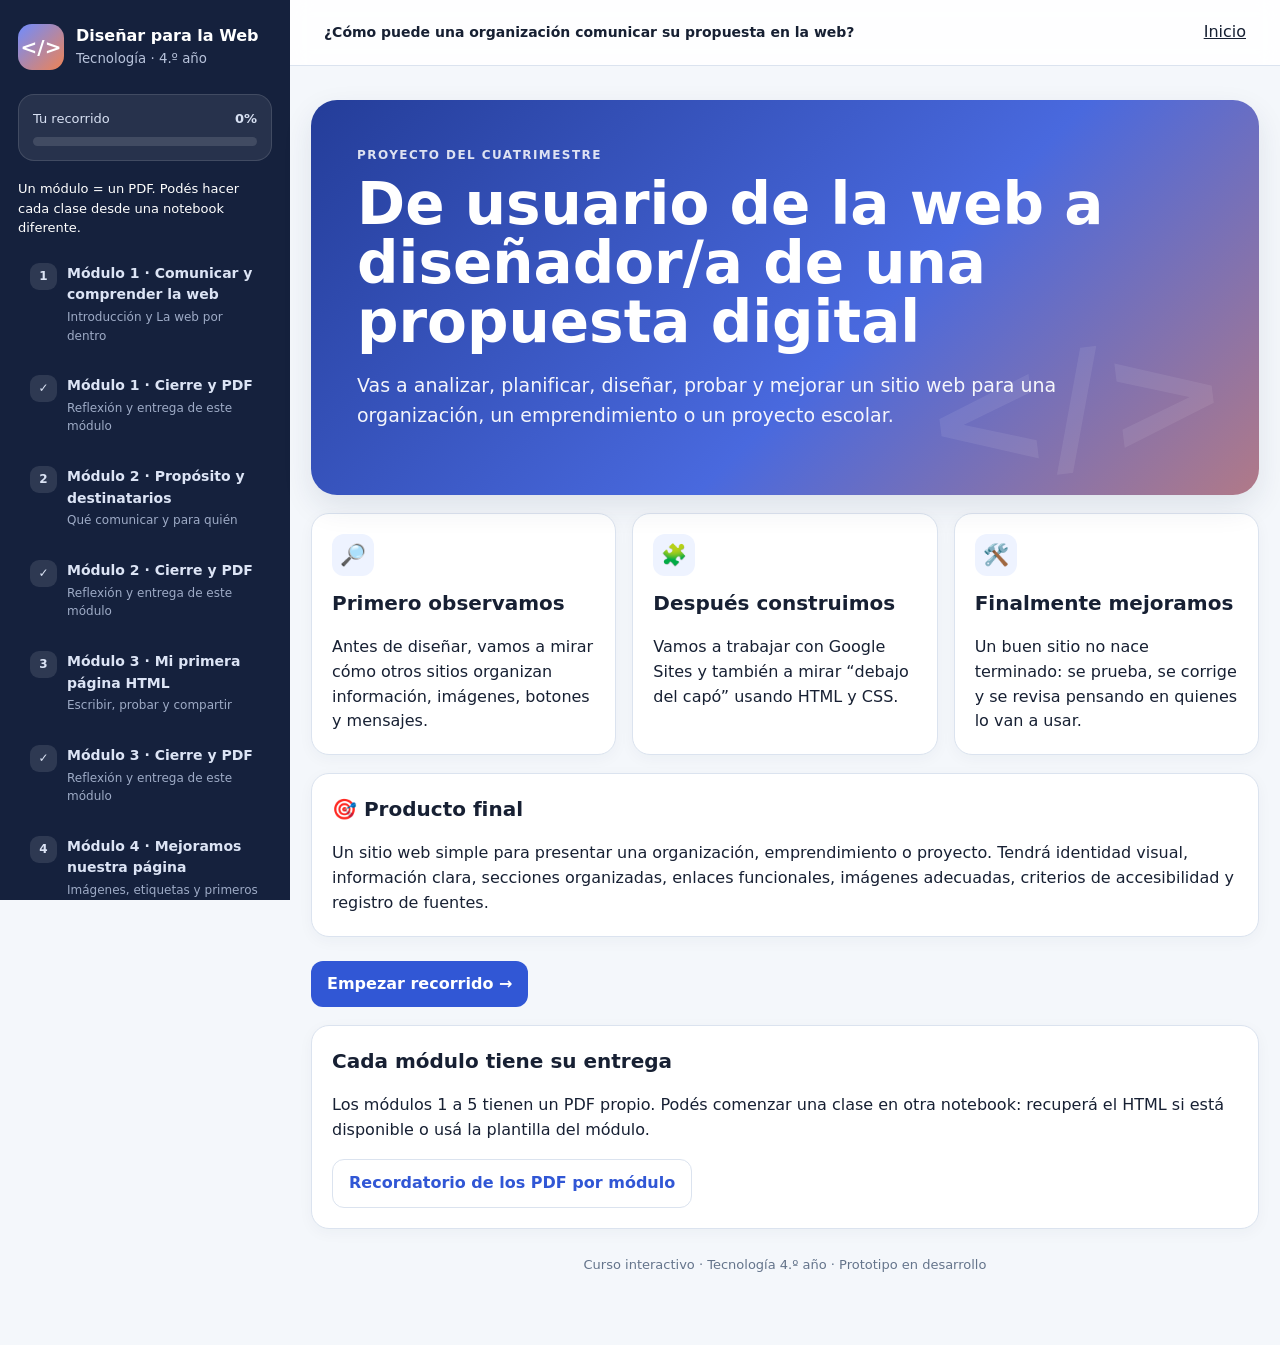
==== commit 6a408e18: "modulo 5" ====
--- a/index.html
+++ b/index.html
@@ -7,6 +7,7 @@
   <script defer src="https://cloud.umami.is/script.js" data-website-id="31a74ef8-99b9-4f74-a8eb-fa13425e250c" data-domains="andrearocca.github.io" data-exclude-search="true" data-exclude-hash="true" data-do-not-track="true"></script>
   <link rel="stylesheet" href="modulo3.css">
   <link rel="stylesheet" href="modulo4.css">
+  <link rel="stylesheet" href="modulo5.css">
   <style>
     :root{
       --bg:#f4f7fb;
@@ -363,7 +364,7 @@
       <div class="progress-track"><div class="progress-fill" id="progressFill"></div></div>
     </div>
 
-    <p class="delivery-sidebar">Un módulo = un PDF. Tres módulos juntos = tres PDF.</p>
+    <p class="delivery-sidebar">Un módulo = un PDF. Podés hacer cada clase desde una notebook diferente.</p>
     <nav id="nav" aria-label="Módulos y sus entregas">
       <button class="nav-btn" data-screen="m0" id="nav-m1"><span class="nav-num">1</span><span><span class="nav-title">Módulo 1 · Comunicar y comprender la web</span><span class="nav-sub">Introducción y La web por dentro</span></span></button>
       <button class="nav-btn" data-screen="soon" id="nav-close1"><span class="nav-num">✓</span><span><span class="nav-title">Módulo 1 · Cierre y PDF</span><span class="nav-sub">Reflexión y entrega de este módulo</span></span></button>
@@ -373,6 +374,8 @@
       <button class="nav-btn" data-screen="module3Close" id="nav-close3"><span class="nav-num">✓</span><span><span class="nav-title">Módulo 3 · Cierre y PDF</span><span class="nav-sub">Reflexión y entrega de este módulo</span></span></button>
       <button class="nav-btn" data-screen="module4" id="nav-module4"><span class="nav-num">4</span><span><span class="nav-title">Módulo 4 · Mejoramos nuestra página</span><span class="nav-sub">Imágenes, etiquetas y primeros estilos</span></span></button>
       <button class="nav-btn" data-screen="module4Close" id="nav-close4"><span class="nav-num">✓</span><span><span class="nav-title">Módulo 4 · Cierre y PDF</span><span class="nav-sub">Reflexión y entrega de este módulo</span></span></button>
+      <button class="nav-btn" data-screen="module5" id="nav-module5"><span class="nav-num">5</span><span><span class="nav-title">Módulo 5 · HTML con sentido</span><span class="nav-sub">Estructura, video y accesibilidad</span></span></button>
+      <button class="nav-btn" data-screen="module5Close" id="nav-close5"><span class="nav-num">✓</span><span><span class="nav-title">Módulo 5 · Cierre y PDF</span><span class="nav-sub">Reflexión y entrega de este módulo</span></span></button>
     </nav>
     <div class="license-note">
       <strong>Creado por Andrea Rocca</strong>
@@ -957,6 +960,9 @@
       <section class="screen" id="module4" aria-label="Módulo 4: Mejoramos nuestra página"></section>
       <section class="screen" id="module4Workshop" aria-label="Módulo 4: Taller"></section>
       <section class="screen" id="module4Close" aria-label="Módulo 4: Cierre y PDF"></section>
+      <section class="screen" id="module5" aria-label="Módulo 5: HTML con sentido"></section>
+      <section class="screen" id="module5Workshop" aria-label="Módulo 5: Taller HTML"></section>
+      <section class="screen" id="module5Close" aria-label="Módulo 5: Cierre y PDF"></section>
       <section class="screen" id="deliveries" aria-label="Mis entregas"></section>
       <section class="screen" id="delivery">
         <div class="card">
@@ -998,7 +1004,7 @@
     document.querySelectorAll('.screen').forEach(s=>s.classList.remove('active'));
     const activeScreen=document.getElementById(id);
     activeScreen.classList.add('active');
-    const navScreen=id==='delivery'?(deliveryMode==='module2'?'module2Close':'soon'):({m1:'m0',m1b:'m0',module3Workshop:'module3',module3Share:'module3',module4Workshop:'module4'}[id]||id);
+    const navScreen=id==='delivery'?(deliveryMode==='module2'?'module2Close':'soon'):({m1:'m0',m1b:'m0',module3Workshop:'module3',module3Share:'module3',module4Workshop:'module4',module5Workshop:'module5'}[id]||id);
     document.querySelectorAll('.nav-btn').forEach(b=>b.classList.toggle('active', b.dataset.screen===navScreen));
     requestAnimationFrame(()=>{
       if(window.matchMedia('(max-width: 850px)').matches){
@@ -1379,11 +1385,11 @@
   }
 
   function updateProgress(){
-    const done=['m1','module2','module3','module4'].filter(x=>state.done.includes(x)).length;
-    const pct=Math.round(done/4*100);
+    const done=['m1','module2','module3','module4','module5'].filter(x=>state.done.includes(x)).length;
+    const pct=Math.round(done/5*100);
     document.getElementById('progressText').textContent=pct+'%';
     document.getElementById('progressFill').style.width=pct+'%';
-    ['m0','m1','module2','module3','module4'].forEach(id=>{
+    ['m0','m1','module2','module3','module4','module5'].forEach(id=>{
       document.getElementById('nav-'+id)?.classList.toggle('done',state.done.includes(id));
     });
   }
@@ -1421,6 +1427,7 @@
 </script>
 <script src="modulo3.js"></script>
 <script src="modulo4.js"></script>
+<script src="modulo5.js"></script>
 <script src="entregas.js"></script>
 </body>
 </html>
--- a/modulo5.css
+++ b/modulo5.css
@@ -0,0 +1,33 @@
+/* Módulo 5: cierre de HTML y puente hacia CSS. */
+[id^="module5"]{scroll-margin-top:16px}
+[id^="module5"] label{display:block;font-weight:700;margin:12px 0 7px}
+[id^="module5"] code{overflow-wrap:anywhere}
+[id^="module5"] details summary{cursor:pointer;font-weight:700}
+[id^="module5"] .feedback{white-space:pre-wrap;font-weight:500}
+[id^="module5"] .m3-editor{min-width:0;width:100%}
+[id^="module5"] :is(button,a,input,textarea,select,summary):focus-visible{outline:3px solid var(--accent);outline-offset:3px}
+.m5-concept{border-left:4px solid var(--accent);padding:14px 18px;background:#fff8f4;border-radius:10px}
+.m5-code-map{display:grid;grid-template-columns:repeat(2,minmax(0,1fr));gap:10px;margin:14px 0}
+.m5-code-map span{padding:12px;border-radius:10px;background:var(--soft);font-weight:700}
+.m5-semantic-figure{margin:18px 0;padding:16px;background:#eef3ff;border:1px solid #b9c8f4;border-radius:16px}
+.m5-semantic-figure figcaption{font-weight:800;margin-bottom:12px;text-align:center}
+.m5-page-map{display:grid;gap:8px;max-width:720px;margin:auto;padding:10px;background:white;border:2px solid #3157d5;border-radius:14px}
+.m5-page-map>*,.m5-main-map>*{border:2px solid currentColor;border-radius:10px;padding:12px;text-align:center;font-weight:800}
+.m5-page-map small{font:600 13px/1.4 Inter,system-ui,sans-serif;color:inherit}
+.m5-map-header{color:#8b3d12;background:#fff2e8}
+.m5-map-nav{color:#3157d5;background:#eef3ff}
+.m5-main-map{color:#17633c;background:#ecf9f1;display:grid;grid-template-columns:1fr 1fr;gap:8px}
+.m5-main-map>strong{grid-column:1/-1;border:0;padding:0}
+.m5-main-map section{color:#17633c;background:white}
+.m5-map-footer{color:#65430b;background:#fff8dc}
+.m5-semantic-key{display:grid;grid-template-columns:repeat(5,minmax(0,1fr));gap:8px;margin-top:12px}
+.m5-semantic-key div{padding:10px;background:white;border-radius:9px;font-size:13px}
+.m5-semantic-key strong{display:block;color:var(--primary)}
+.m5-compare{display:grid;grid-template-columns:1fr 1fr;gap:12px;margin-top:14px}
+.m5-compare>div{padding:14px;border-radius:12px;border:1px solid var(--line)}
+.m5-compare .m5-generic{background:#f4f4f5}.m5-compare .m5-meaning{background:#ecf9f1}
+.m5-mission{border-top:1px solid var(--line);padding-top:18px;margin-top:18px}
+.m5-video-frame{width:100%;aspect-ratio:16/9;border:1px solid var(--line);border-radius:12px;background:#111827}
+#module5Workshop .m3-editor{min-height:640px;height:640px}
+#module5Workshop .m3-preview{height:520px;min-height:520px}
+@media(max-width:850px){.m5-code-map,.m5-compare{grid-template-columns:1fr}.m5-semantic-key{grid-template-columns:1fr 1fr}.m5-main-map{grid-template-columns:1fr}.m5-main-map>strong{grid-column:auto}#module5Workshop .m3-editor{min-height:540px;height:540px}#module5Workshop .m3-preview{height:360px;min-height:360px}}
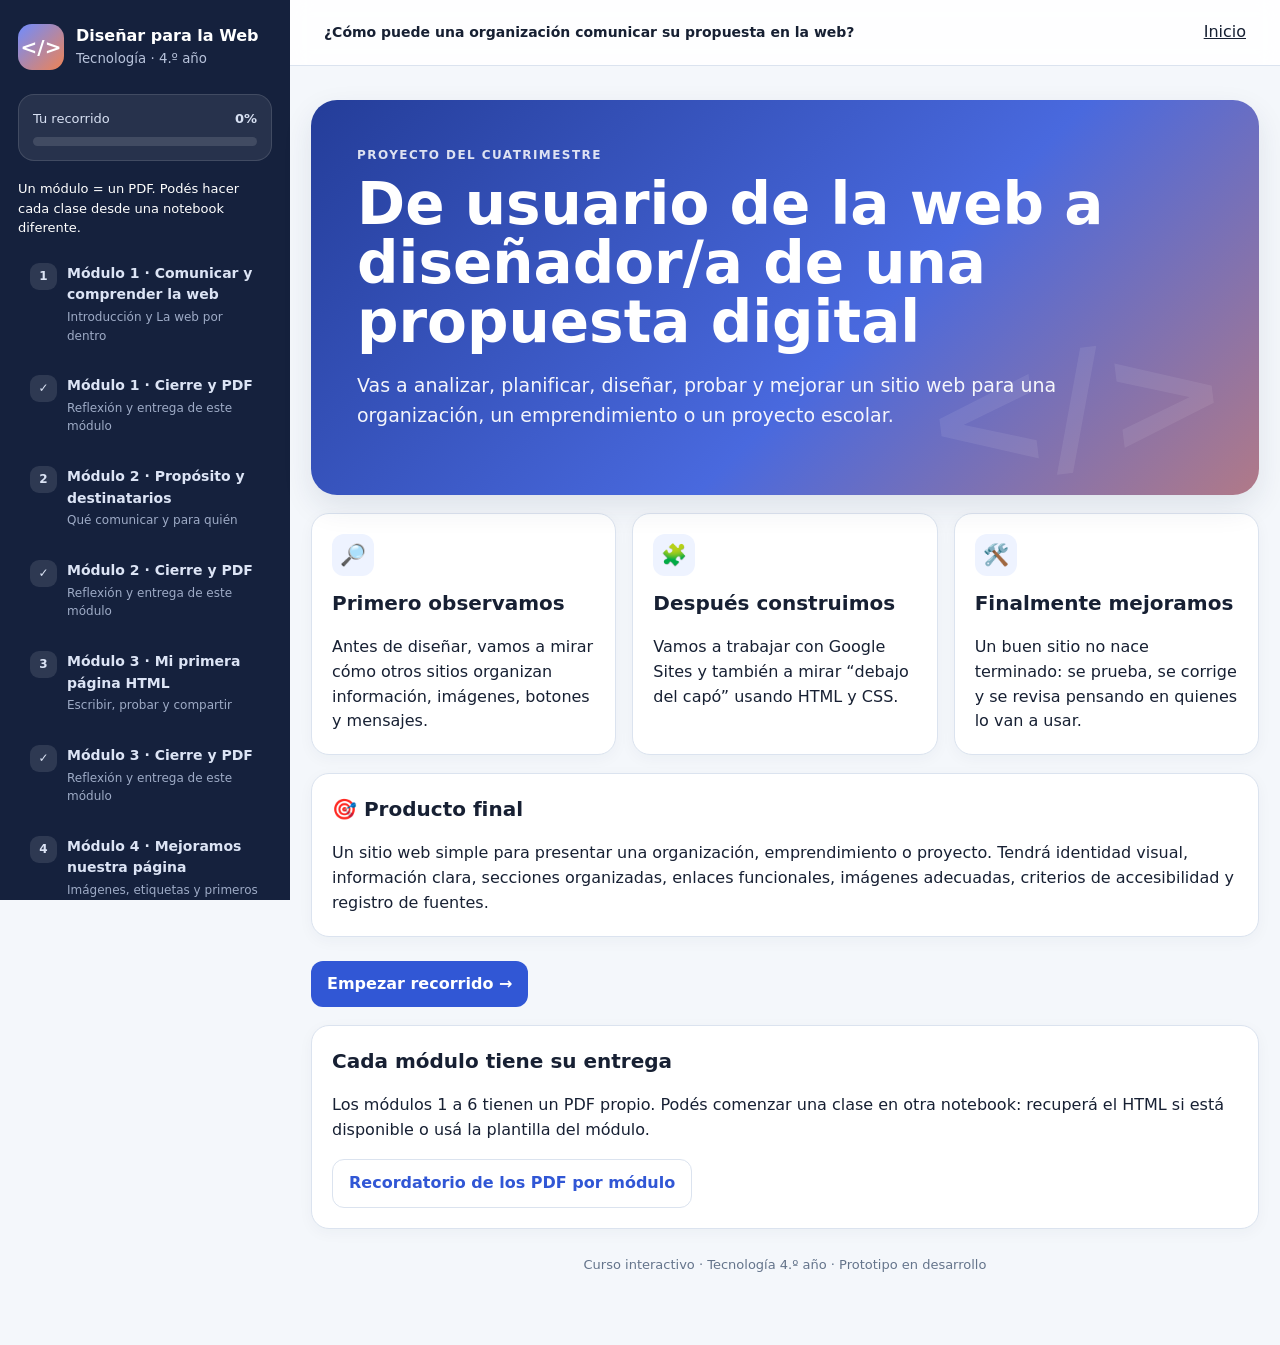
==== commit 3b79fdcd: "modulo 6" ====
--- a/index.html
+++ b/index.html
@@ -8,6 +8,7 @@
   <link rel="stylesheet" href="modulo3.css">
   <link rel="stylesheet" href="modulo4.css">
   <link rel="stylesheet" href="modulo5.css">
+  <link rel="stylesheet" href="modulo6.css">
   <style>
     :root{
       --bg:#f4f7fb;
@@ -376,6 +377,8 @@
       <button class="nav-btn" data-screen="module4Close" id="nav-close4"><span class="nav-num">✓</span><span><span class="nav-title">Módulo 4 · Cierre y PDF</span><span class="nav-sub">Reflexión y entrega de este módulo</span></span></button>
       <button class="nav-btn" data-screen="module5" id="nav-module5"><span class="nav-num">5</span><span><span class="nav-title">Módulo 5 · HTML con sentido</span><span class="nav-sub">Estructura, video y accesibilidad</span></span></button>
       <button class="nav-btn" data-screen="module5Close" id="nav-close5"><span class="nav-num">✓</span><span><span class="nav-title">Módulo 5 · Cierre y PDF</span><span class="nav-sub">Reflexión y entrega de este módulo</span></span></button>
+      <button class="nav-btn" data-screen="module6" id="nav-module6"><span class="nav-num">6</span><span><span class="nav-title">Módulo 6 · Una identidad con CSS</span><span class="nav-sub">Reglas, selectores y clases</span></span></button>
+      <button class="nav-btn" data-screen="module6Close" id="nav-close6"><span class="nav-num">✓</span><span><span class="nav-title">Módulo 6 · Cierre y PDF</span><span class="nav-sub">Reflexión y entrega de este módulo</span></span></button>
     </nav>
     <div class="license-note">
       <strong>Creado por Andrea Rocca</strong>
@@ -963,6 +966,9 @@
       <section class="screen" id="module5" aria-label="Módulo 5: HTML con sentido"></section>
       <section class="screen" id="module5Workshop" aria-label="Módulo 5: Taller HTML"></section>
       <section class="screen" id="module5Close" aria-label="Módulo 5: Cierre y PDF"></section>
+      <section class="screen" id="module6" aria-label="Módulo 6: Una identidad visual con CSS"></section>
+      <section class="screen" id="module6Workshop" aria-label="Módulo 6: Taller CSS"></section>
+      <section class="screen" id="module6Close" aria-label="Módulo 6: Cierre y PDF"></section>
       <section class="screen" id="deliveries" aria-label="Mis entregas"></section>
       <section class="screen" id="delivery">
         <div class="card">
@@ -1004,7 +1010,7 @@
     document.querySelectorAll('.screen').forEach(s=>s.classList.remove('active'));
     const activeScreen=document.getElementById(id);
     activeScreen.classList.add('active');
-    const navScreen=id==='delivery'?(deliveryMode==='module2'?'module2Close':'soon'):({m1:'m0',m1b:'m0',module3Workshop:'module3',module3Share:'module3',module4Workshop:'module4',module5Workshop:'module5'}[id]||id);
+    const navScreen=id==='delivery'?(deliveryMode==='module2'?'module2Close':'soon'):({m1:'m0',m1b:'m0',module3Workshop:'module3',module3Share:'module3',module4Workshop:'module4',module5Workshop:'module5',module6Workshop:'module6'}[id]||id);
     document.querySelectorAll('.nav-btn').forEach(b=>b.classList.toggle('active', b.dataset.screen===navScreen));
     requestAnimationFrame(()=>{
       if(window.matchMedia('(max-width: 850px)').matches){
@@ -1385,11 +1391,11 @@
   }
 
   function updateProgress(){
-    const done=['m1','module2','module3','module4','module5'].filter(x=>state.done.includes(x)).length;
-    const pct=Math.round(done/5*100);
+    const done=['m1','module2','module3','module4','module5','module6'].filter(x=>state.done.includes(x)).length;
+    const pct=Math.round(done/6*100);
     document.getElementById('progressText').textContent=pct+'%';
     document.getElementById('progressFill').style.width=pct+'%';
-    ['m0','m1','module2','module3','module4','module5'].forEach(id=>{
+    ['m0','m1','module2','module3','module4','module5','module6'].forEach(id=>{
       document.getElementById('nav-'+id)?.classList.toggle('done',state.done.includes(id));
     });
   }
@@ -1428,6 +1434,7 @@
 <script src="modulo3.js"></script>
 <script src="modulo4.js"></script>
 <script src="modulo5.js"></script>
+<script src="modulo6.js"></script>
 <script src="entregas.js"></script>
 </body>
 </html>
--- a/modulo4.css
+++ b/modulo4.css
@@ -8,6 +8,16 @@
 .m4-note{border-left:4px solid var(--accent);padding:14px 18px;background:#fff5e8;border-radius:10px}
 .m4-meter{display:flex;gap:12px;align-items:center;flex-wrap:wrap}
 .m4-meter input{max-width:280px}
+.m4-style-help{border-left:5px solid var(--primary);background:linear-gradient(180deg,#f7f9ff,#fff)}
+.m4-help-heading{display:flex;align-items:flex-start;justify-content:space-between;gap:18px;flex-wrap:wrap}
+.m4-help-heading .lesson-label{margin:0 0 8px}
+.m4-style-parts{display:grid;grid-template-columns:repeat(2,minmax(0,1fr));gap:12px;margin:16px 0}
+.m4-style-parts>div{display:grid;gap:4px;padding:14px;border:1px solid #cdd8f6;border-radius:12px;background:#fff}
+.m4-style-parts span,.m4-reference span{color:var(--muted)}
+.m4-reference{display:grid;grid-template-columns:repeat(2,minmax(0,1fr));gap:12px;margin:16px 0}
+.m4-reference>div{display:grid;grid-template-columns:max-content 1fr;gap:9px 12px;align-items:start;padding:14px;border-radius:12px;background:#eef3ff}
+.m4-reference h4{grid-column:1/-1;margin:0 0 4px}
+.m4-reference code{font-weight:800;color:var(--primary)}
 .delivery-card{margin:18px 0;border-left:4px solid var(--primary)}
 .delivery-card summary{cursor:pointer;margin-top:14px}
 .delivery-card .btn:disabled{opacity:.55;cursor:not-allowed}
@@ -15,4 +25,4 @@
 #deliveryGuard{max-width:620px;width:calc(100% - 32px);border:1px solid var(--line);border-radius:18px;padding:24px;color:var(--text);box-shadow:var(--shadow)}
 #deliveryGuard::backdrop{background:rgba(15,25,45,.55)}
 [id^="module4"] :is(button,a,input,textarea,select,summary):focus-visible{outline:3px solid var(--accent);outline-offset:3px}
-@media(max-width:850px){[id^="module4"] .m3-editor,[id^="module4"] .m3-preview{height:320px;min-height:320px}[id^="module4"] .m3-repair{height:130px;min-height:130px}[id^="module4"] .m3-mini-preview{height:240px;min-height:240px}}
+@media(max-width:850px){[id^="module4"] .m3-editor,[id^="module4"] .m3-preview{height:320px;min-height:320px}[id^="module4"] .m3-repair{height:130px;min-height:130px}[id^="module4"] .m3-mini-preview{height:240px;min-height:240px}.m4-style-parts,.m4-reference{grid-template-columns:1fr}}
--- a/modulo5.css
+++ b/modulo5.css
@@ -26,8 +26,16 @@
 .m5-compare{display:grid;grid-template-columns:1fr 1fr;gap:12px;margin-top:14px}
 .m5-compare>div{padding:14px;border-radius:12px;border:1px solid var(--line)}
 .m5-compare .m5-generic{background:#f4f4f5}.m5-compare .m5-meaning{background:#ecf9f1}
+.m5-semantic-task{margin-top:20px;padding-top:18px;border-top:1px solid var(--line)}
+.m5-semantic-code{padding:14px;background:#15213d;color:#edf3ff;border-radius:14px;font:15px/1.5 Consolas,monospace}
+.m5-code-line{padding:4px 8px;color:#9fb2ea}
+.m5-semantic-row{display:grid;grid-template-columns:minmax(190px,250px) 1fr 28px;gap:12px;align-items:center;padding:9px 8px;margin:6px 0;border-radius:9px;background:#202f51}
+.m5-semantic-row select{font:14px/1.4 Consolas,monospace;color:#172033;background:white}
+.m5-semantic-row span{font-family:Inter,system-ui,sans-serif}
+.m5-semantic-row strong{font-size:20px;text-align:center}
+.m5-semantic-row.ok{background:#174c35}.m5-semantic-row.bad{background:#652d31}
 .m5-mission{border-top:1px solid var(--line);padding-top:18px;margin-top:18px}
 .m5-video-frame{width:100%;aspect-ratio:16/9;border:1px solid var(--line);border-radius:12px;background:#111827}
 #module5Workshop .m3-editor{min-height:640px;height:640px}
 #module5Workshop .m3-preview{height:520px;min-height:520px}
-@media(max-width:850px){.m5-code-map,.m5-compare{grid-template-columns:1fr}.m5-semantic-key{grid-template-columns:1fr 1fr}.m5-main-map{grid-template-columns:1fr}.m5-main-map>strong{grid-column:auto}#module5Workshop .m3-editor{min-height:540px;height:540px}#module5Workshop .m3-preview{height:360px;min-height:360px}}
+@media(max-width:850px){.m5-code-map,.m5-compare{grid-template-columns:1fr}.m5-semantic-key{grid-template-columns:1fr 1fr}.m5-main-map{grid-template-columns:1fr}.m5-main-map>strong{grid-column:auto}.m5-semantic-row{grid-template-columns:1fr 28px}.m5-semantic-row span{grid-column:1/-1;grid-row:2}#module5Workshop .m3-editor{min-height:540px;height:540px}#module5Workshop .m3-preview{height:360px;min-height:360px}}
--- a/modulo6.css
+++ b/modulo6.css
@@ -0,0 +1,33 @@
+/* Módulo 6: primeras reglas CSS, integrado a la identidad del curso. */
+[id^="module6"]{scroll-margin-top:16px}
+[id^="module6"] label{display:block;font-weight:700;margin:12px 0 7px}
+[id^="module6"] code{overflow-wrap:anywhere}
+[id^="module6"] .feedback{white-space:pre-wrap;font-weight:500}
+[id^="module6"] .m3-editor{min-width:0;width:100%}
+[id^="module6"] :is(button,a,input,textarea,select,summary):focus-visible{outline:3px solid var(--accent);outline-offset:3px}
+.m6-concept{border-left:4px solid var(--accent);padding:14px 18px;background:#fff5e8;border-radius:10px}
+.m6-compare{display:grid;grid-template-columns:1fr 1fr;gap:16px}
+.m6-browser{border:1px solid var(--line);border-radius:14px;overflow:hidden;background:#f4f6fa}
+.m6-browser>strong{display:block;padding:9px 12px;background:#e8edf5;font-size:13px;color:var(--muted)}
+.m6-page{min-height:230px;padding:20px;background:white}
+.m6-page h4{font-size:24px;margin:0 0 10px}.m6-page p{margin:8px 0}
+.m6-page.styled{background:#f5fbf6;font-family:Arial,sans-serif;color:#24352b}
+.m6-page.styled h4{color:#3157d5;border-bottom:3px solid #ef8354;padding-bottom:6px}
+.m6-page.styled .m6-highlight{background:#fff1c7;color:#704d00;padding:10px;border-radius:8px}
+.m6-anatomy{display:grid;grid-template-columns:repeat(3,minmax(0,1fr));gap:10px;margin:14px 0}
+.m6-anatomy>div{padding:14px;border:1px solid #b9c8f4;border-radius:12px;background:#f7f9ff}
+.m6-anatomy strong{display:block;color:var(--primary);font-family:Consolas,monospace;margin-bottom:4px}
+.m6-puzzle-zone{min-height:78px;display:flex;align-items:center;flex-wrap:wrap;gap:8px;padding:14px;border:2px dashed #9fb2ea;border-radius:14px;background:#f7f9ff}
+.m6-piece{border:1px solid #9fb2ea;border-radius:10px;padding:9px 12px;background:white;color:var(--primary);font:700 15px/1 Consolas,monospace}
+.m6-piece.used{opacity:.35;pointer-events:none}.m6-piece.chosen{background:#15213d;color:white;border-color:#15213d}
+.m6-mission{border-top:1px solid var(--line);padding-top:18px;margin-top:18px}
+.m6-style-help{border-left:5px solid var(--primary);background:linear-gradient(180deg,#f7f9ff,#fff)}
+.m6-reference{display:grid;grid-template-columns:repeat(2,minmax(0,1fr));gap:12px;margin:14px 0}
+.m6-reference>div{padding:14px;border:1px solid #cdd8f6;border-radius:12px;background:white}
+.m6-reference strong{display:block;margin-bottom:6px}.m6-reference span{color:var(--muted)}
+.m6-decision{display:grid;grid-template-columns:1fr 1fr;gap:10px;margin-top:12px}
+.m6-choice{border:2px solid var(--line);border-radius:12px;padding:13px;background:white;text-align:left}
+.m6-choice:hover{border-color:#9bb0f4}.m6-choice.selected{border-color:var(--primary);background:var(--soft)}
+#module6Workshop .m3-editor{min-height:640px;height:640px}
+#module6Workshop .m3-preview{height:520px;min-height:520px}
+@media(max-width:850px){.m6-compare,.m6-anatomy,.m6-reference,.m6-decision{grid-template-columns:1fr}#module6Workshop .m3-editor{min-height:540px;height:540px}#module6Workshop .m3-preview{height:360px;min-height:360px}}
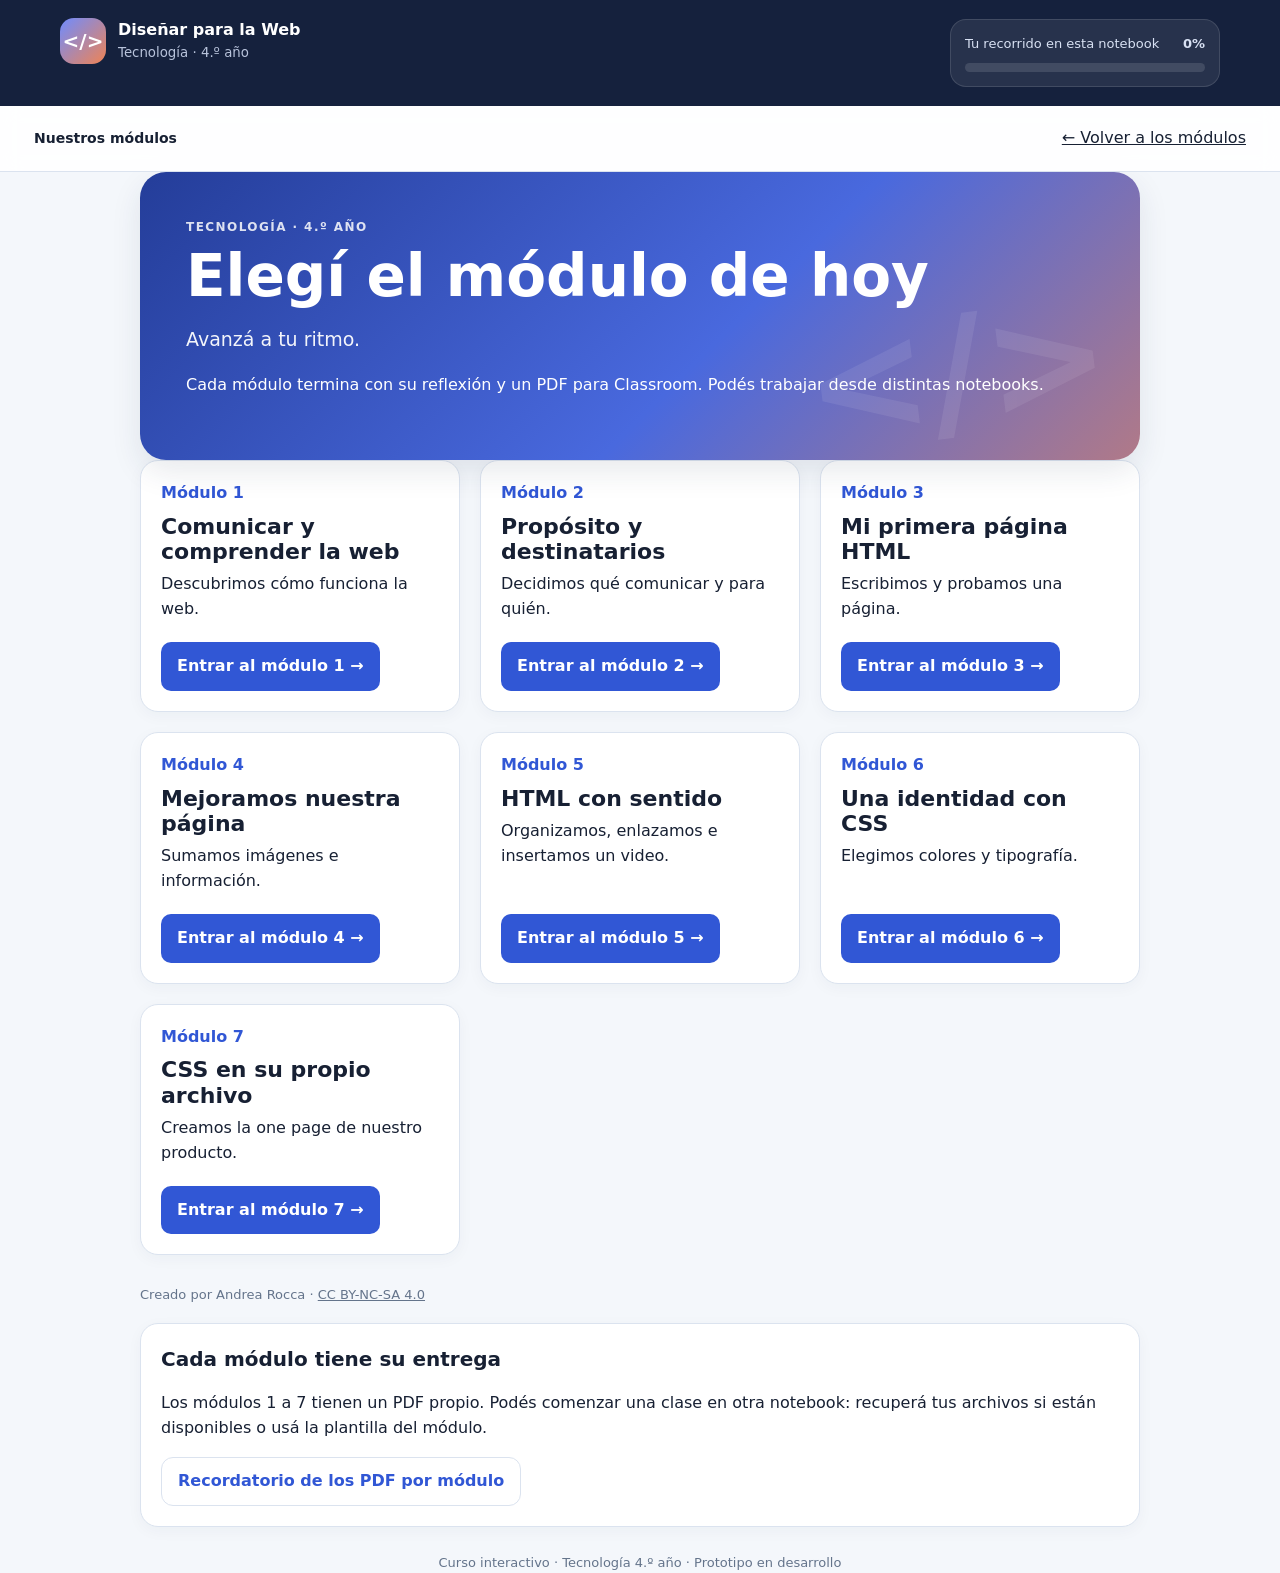
==== commit 0ea1c24d: "Actualizacion modulo 7" ====
--- a/index.html
+++ b/index.html
@@ -3,12 +3,13 @@
 <head>
   <meta charset="UTF-8" />
   <meta name="viewport" content="width=device-width, initial-scale=1.0" />
-  <title>Diseñar para la Web · Tecnología 4.º año</title>
-  <script defer src="https://cloud.umami.is/script.js" data-website-id="31a74ef8-99b9-4f74-a8eb-fa13425e250c" data-domains="andrearocca.github.io" data-exclude-search="true" data-exclude-hash="true" data-do-not-track="true"></script>
-  <link rel="stylesheet" href="modulo3.css">
-  <link rel="stylesheet" href="modulo4.css">
-  <link rel="stylesheet" href="modulo5.css">
+  <title>Diseñar para la Web · Tecnología 4.º año</title>
+  <script defer src="https://cloud.umami.is/script.js" data-website-id="31a74ef8-99b9-4f74-a8eb-fa13425e250c" data-domains="andrearocca.github.io" data-exclude-search="true" data-exclude-hash="true" data-do-not-track="true"></script>
+  <link rel="stylesheet" href="modulo3.css">
+  <link rel="stylesheet" href="modulo4.css">
+  <link rel="stylesheet" href="modulo5.css">
   <link rel="stylesheet" href="modulo6.css">
+  <link rel="stylesheet" href="modulo7.css">
   <style>
     :root{
       --bg:#f4f7fb;
@@ -42,14 +43,14 @@
       grid-template-columns:290px minmax(0,1fr);
       min-height:100vh;
     }
-    aside{
-      background:#15213d;
-      color:white;
-      padding:24px 18px;
-      position:sticky;
-      top:0;
-      height:100vh;
-      overflow-y:auto;
+    aside{
+      background:#15213d;
+      color:white;
+      padding:24px 18px;
+      position:sticky;
+      top:0;
+      height:100vh;
+      overflow-y:auto;
       overflow:auto;
     }
     .brand{
@@ -291,21 +292,21 @@
     }
     .reflection-list{display:grid;gap:16px;margin-top:18px}
     .reflection-item label{display:block;font-weight:800;margin-bottom:7px}
-    .reflection-item textarea{min-height:92px}
-    .site-comparison{display:grid;grid-template-columns:1fr 1fr;gap:18px;margin-top:18px}
-    .mock-site{border:1px solid var(--line);border-radius:16px;overflow:hidden;background:white}
-    .mock-bar{padding:8px 12px;background:#edf1f6;color:#667085;font-size:12px}
-    .mock-body{padding:20px;min-height:300px}
-    .mock-good .mock-body{background:#fffdf7}
-    .mock-good h3{font-size:27px;color:#24543b}
-    .mock-good .mock-cta{display:inline-block;background:#24543b;color:white;padding:10px 14px;border-radius:9px;font-weight:800}
-    .mock-bad .mock-body{background:linear-gradient(135deg,#fff200,#ff8ad8);font-family:"Comic Sans MS",cursive;text-align:center}
-    .mock-bad h3{font-size:31px;color:#7b1290;text-decoration:underline}
-    .mock-bad .mock-cta{display:inline-block;margin:4px;padding:9px;background:#00f0ff;color:#7a003f;border:3px dashed red;font-weight:900}
-    .comparison-questions{display:grid;gap:14px;margin-top:18px}
-    .project-form{display:grid;grid-template-columns:1fr 1fr;gap:16px;margin-top:18px}
-    .project-form .wide{grid-column:1/-1}
-    .project-form label{display:block;font-weight:800;margin-bottom:7px}
+    .reflection-item textarea{min-height:92px}
+    .site-comparison{display:grid;grid-template-columns:1fr 1fr;gap:18px;margin-top:18px}
+    .mock-site{border:1px solid var(--line);border-radius:16px;overflow:hidden;background:white}
+    .mock-bar{padding:8px 12px;background:#edf1f6;color:#667085;font-size:12px}
+    .mock-body{padding:20px;min-height:300px}
+    .mock-good .mock-body{background:#fffdf7}
+    .mock-good h3{font-size:27px;color:#24543b}
+    .mock-good .mock-cta{display:inline-block;background:#24543b;color:white;padding:10px 14px;border-radius:9px;font-weight:800}
+    .mock-bad .mock-body{background:linear-gradient(135deg,#fff200,#ff8ad8);font-family:"Comic Sans MS",cursive;text-align:center}
+    .mock-bad h3{font-size:31px;color:#7b1290;text-decoration:underline}
+    .mock-bad .mock-cta{display:inline-block;margin:4px;padding:9px;background:#00f0ff;color:#7a003f;border:3px dashed red;font-weight:900}
+    .comparison-questions{display:grid;gap:14px;margin-top:18px}
+    .project-form{display:grid;grid-template-columns:1fr 1fr;gap:16px;margin-top:18px}
+    .project-form .wide{grid-column:1/-1}
+    .project-form label{display:block;font-weight:800;margin-bottom:7px}
     .mini-status{
       font-size:13px;color:var(--muted);margin-top:6px;
     }
@@ -314,120 +315,70 @@
     }
     .summary-box .card{text-align:center;padding:15px}
     .summary-box strong{display:block;font-size:22px;color:var(--primary)}
-    .locked{
-      opacity:.55;filter:grayscale(.2);cursor:not-allowed
-    }
-    .license-note{
-      margin-top:22px;padding-top:16px;border-top:1px solid rgba(255,255,255,.16);
-      color:#cbd5e8;font-size:12px;line-height:1.5;
-    }
-    .license-note strong{display:block;color:white;margin-bottom:3px}
-    .license-note a{color:#b9cdf8;text-decoration:underline;text-underline-offset:2px}
+    .locked{
+      opacity:.55;filter:grayscale(.2);cursor:not-allowed
+    }
+    .license-note{
+      margin-top:22px;padding-top:16px;border-top:1px solid rgba(255,255,255,.16);
+      color:#cbd5e8;font-size:12px;line-height:1.5;
+    }
+    .license-note strong{display:block;color:white;margin-bottom:3px}
+    .license-note a{color:#b9cdf8;text-decoration:underline;text-underline-offset:2px}
     footer{
       margin-top:26px;color:var(--muted);font-size:13px;text-align:center;
     }
-    @media(max-width:850px){
+    @media(max-width:850px){
       .app{grid-template-columns:1fr}
       aside{position:relative;height:auto}
       nav{grid-template-columns:repeat(2,1fr)}
       .topbar{position:relative;padding:0 18px}
-      .grid,.summary-box{grid-template-columns:1fr 1fr}
-      .site-comparison{grid-template-columns:1fr}
+      .grid,.summary-box{grid-template-columns:1fr 1fr}
+      .site-comparison{grid-template-columns:1fr}
     }
     @media(max-width:560px){
       .content{width:min(100% - 24px,1000px);margin-top:20px}
       .hero{padding:28px 22px}
       .grid,.choice-grid,.summary-box,.match-grid{grid-template-columns:1fr}
       nav{grid-template-columns:1fr}
-      .section-head{align-items:flex-start;flex-direction:column}
-      .game-frame{height:900px}
-      .project-form{grid-template-columns:1fr}
-      .project-form .wide{grid-column:auto}
-    }
+      .section-head{align-items:flex-start;flex-direction:column}
+      .game-frame{height:900px}
+      .project-form{grid-template-columns:1fr}
+      .project-form .wide{grid-column:auto}
+    }
+    .app{display:block}
+    .course-header{background:#15213d;color:white;padding:18px max(20px,calc((100% - 1160px)/2));display:flex;justify-content:space-between;align-items:center;gap:24px}
+    .course-header .progress-card{margin:0;width:270px;max-width:100%}
+    .content{max-width:1200px;margin:auto}
+    .module-grid{display:grid;grid-template-columns:repeat(auto-fit,minmax(min(100%,280px),1fr));gap:20px}
+    .module-card{display:flex;flex-direction:column;align-items:flex-start;gap:8px;min-width:0}
+    .module-card h2{font-size:22px;margin:0}.module-card p{flex:1;margin:0 0 12px}
+    .module-number{font-weight:800;color:var(--primary)}
+    .module-card .nav-btn{width:auto;background:var(--primary);color:white;padding:12px 16px;margin:0;border-radius:10px}
+    .module-card .nav-btn:hover{background:var(--primary-dark)}
+    .course-credit{font-size:13px;color:var(--muted);margin-top:30px}
+    .topbar{gap:14px;flex-wrap:wrap}.topbar a{white-space:normal}
+    @media(max-width:600px){.course-header{flex-direction:column;align-items:stretch;padding:18px}.course-header .progress-card{width:100%}.module-card h2{font-size:20px}}
   </style>
 </head>
 <body>
 <div class="app">
-  <aside>
-    <div class="brand">
-      <div class="brand-mark">&lt;/&gt;</div>
-      <div>
-        <strong>Diseñar para la Web</strong>
-        <small>Tecnología · 4.º año</small>
-      </div>
-    </div>
-
-    <div class="progress-card">
-      <div class="progress-row">
-        <span>Tu recorrido</span>
-        <strong id="progressText">0%</strong>
-      </div>
-      <div class="progress-track"><div class="progress-fill" id="progressFill"></div></div>
-    </div>
-
-    <p class="delivery-sidebar">Un módulo = un PDF. Podés hacer cada clase desde una notebook diferente.</p>
-    <nav id="nav" aria-label="Módulos y sus entregas">
-      <button class="nav-btn" data-screen="m0" id="nav-m1"><span class="nav-num">1</span><span><span class="nav-title">Módulo 1 · Comunicar y comprender la web</span><span class="nav-sub">Introducción y La web por dentro</span></span></button>
-      <button class="nav-btn" data-screen="soon" id="nav-close1"><span class="nav-num">✓</span><span><span class="nav-title">Módulo 1 · Cierre y PDF</span><span class="nav-sub">Reflexión y entrega de este módulo</span></span></button>
-      <button class="nav-btn" data-screen="module2" id="nav-module2"><span class="nav-num">2</span><span><span class="nav-title">Módulo 2 · Propósito y destinatarios</span><span class="nav-sub">Qué comunicar y para quién</span></span></button>
-      <button class="nav-btn" data-screen="module2Close" id="nav-close2"><span class="nav-num">✓</span><span><span class="nav-title">Módulo 2 · Cierre y PDF</span><span class="nav-sub">Reflexión y entrega de este módulo</span></span></button>
-      <button class="nav-btn" data-screen="module3" id="nav-module3"><span class="nav-num">3</span><span><span class="nav-title">Módulo 3 · Mi primera página HTML</span><span class="nav-sub">Escribir, probar y compartir</span></span></button>
-      <button class="nav-btn" data-screen="module3Close" id="nav-close3"><span class="nav-num">✓</span><span><span class="nav-title">Módulo 3 · Cierre y PDF</span><span class="nav-sub">Reflexión y entrega de este módulo</span></span></button>
-      <button class="nav-btn" data-screen="module4" id="nav-module4"><span class="nav-num">4</span><span><span class="nav-title">Módulo 4 · Mejoramos nuestra página</span><span class="nav-sub">Imágenes, etiquetas y primeros estilos</span></span></button>
-      <button class="nav-btn" data-screen="module4Close" id="nav-close4"><span class="nav-num">✓</span><span><span class="nav-title">Módulo 4 · Cierre y PDF</span><span class="nav-sub">Reflexión y entrega de este módulo</span></span></button>
-      <button class="nav-btn" data-screen="module5" id="nav-module5"><span class="nav-num">5</span><span><span class="nav-title">Módulo 5 · HTML con sentido</span><span class="nav-sub">Estructura, video y accesibilidad</span></span></button>
-      <button class="nav-btn" data-screen="module5Close" id="nav-close5"><span class="nav-num">✓</span><span><span class="nav-title">Módulo 5 · Cierre y PDF</span><span class="nav-sub">Reflexión y entrega de este módulo</span></span></button>
-      <button class="nav-btn" data-screen="module6" id="nav-module6"><span class="nav-num">6</span><span><span class="nav-title">Módulo 6 · Una identidad con CSS</span><span class="nav-sub">Reglas, selectores y clases</span></span></button>
-      <button class="nav-btn" data-screen="module6Close" id="nav-close6"><span class="nav-num">✓</span><span><span class="nav-title">Módulo 6 · Cierre y PDF</span><span class="nav-sub">Reflexión y entrega de este módulo</span></span></button>
-    </nav>
-    <div class="license-note">
-      <strong>Creado por Andrea Rocca</strong>
-      <a href="https://creativecommons.org/licenses/by-nc-sa/4.0/deed.es" target="_blank" rel="license noopener noreferrer">CC BY-NC-SA 4.0</a><br>
-      Uso no comercial · Compartir igual
-    </div>
-  </aside>
+  <header class="course-header">
+    <div class="brand"><div class="brand-mark">&lt;/&gt;</div><div><strong>Diseñar para la Web</strong><small>Tecnología · 4.º año</small></div></div>
+    <div class="progress-card"><div class="progress-row"><span>Tu recorrido en esta notebook</span><strong id="progressText">0%</strong></div><div class="progress-track"><div class="progress-fill" id="progressFill"></div></div></div>
+  </header>
 
   <main>
     <div class="topbar">
-      <strong>¿Cómo puede una organización comunicar su propuesta en la web?</strong>
-      <a href="#home" onclick="go('home');return false">Inicio</a>
+      <strong id="currentModule">Nuestros módulos</strong>
+      <a href="#home" onclick="go('home');return false">← Volver a los módulos</a>
     </div>
 
     <div class="content">
 
       <section class="screen active" id="home">
-        <div class="hero">
-          <div class="eyebrow">Proyecto del cuatrimestre</div>
-          <h1>De usuario de la web a diseñador/a de una propuesta digital</h1>
-          <p class="lead">Vas a analizar, planificar, diseñar, probar y mejorar un sitio web para una organización, un emprendimiento o un proyecto escolar.</p>
-        </div>
-
-        <div class="grid">
-          <article class="card">
-            <div class="icon">🔎</div>
-            <h3>Primero observamos</h3>
-            <p>Antes de diseñar, vamos a mirar cómo otros sitios organizan información, imágenes, botones y mensajes.</p>
-          </article>
-          <article class="card">
-            <div class="icon">🧩</div>
-            <h3>Después construimos</h3>
-            <p>Vamos a trabajar con Google Sites y también a mirar “debajo del capó” usando HTML y CSS.</p>
-          </article>
-          <article class="card">
-            <div class="icon">🛠️</div>
-            <h3>Finalmente mejoramos</h3>
-            <p>Un buen sitio no nace terminado: se prueba, se corrige y se revisa pensando en quienes lo van a usar.</p>
-          </article>
-        </div>
-
-        <div class="card" style="margin-top:18px">
-          <h3>🎯 Producto final</h3>
-          <p>Un sitio web simple para presentar una organización, emprendimiento o proyecto. Tendrá identidad visual, información clara, secciones organizadas, enlaces funcionales, imágenes adecuadas, criterios de accesibilidad y registro de fuentes.</p>
-        </div>
-
-        <div class="actions">
-          <button class="btn" onclick="go('m0')">Empezar recorrido →</button>
-        </div>
+        <div class="hero"><div class="eyebrow">Tecnología · 4.º año</div><h1>Elegí el módulo de hoy</h1><p class="lead">Avanzá a tu ritmo.</p><p>Cada módulo termina con su reflexión y un PDF para Classroom. Podés trabajar desde distintas notebooks.</p></div>
+        <nav id="nav" class="module-grid" aria-label="Elegir módulo"><article class="card module-card"><span class="module-number">Módulo 1</span><h2>Comunicar y comprender la web</h2><p>Descubrimos cómo funciona la web.</p><button class="btn nav-btn" data-screen="m0" id="nav-m1">Entrar al módulo 1 →</button></article><article class="card module-card"><span class="module-number">Módulo 2</span><h2>Propósito y destinatarios</h2><p>Decidimos qué comunicar y para quién.</p><button class="btn nav-btn" data-screen="module2" id="nav-module2">Entrar al módulo 2 →</button></article><article class="card module-card"><span class="module-number">Módulo 3</span><h2>Mi primera página HTML</h2><p>Escribimos y probamos una página.</p><button class="btn nav-btn" data-screen="module3" id="nav-module3">Entrar al módulo 3 →</button></article><article class="card module-card"><span class="module-number">Módulo 4</span><h2>Mejoramos nuestra página</h2><p>Sumamos imágenes e información.</p><button class="btn nav-btn" data-screen="module4" id="nav-module4">Entrar al módulo 4 →</button></article><article class="card module-card"><span class="module-number">Módulo 5</span><h2>HTML con sentido</h2><p>Organizamos, enlazamos e insertamos un video.</p><button class="btn nav-btn" data-screen="module5" id="nav-module5">Entrar al módulo 5 →</button></article><article class="card module-card"><span class="module-number">Módulo 6</span><h2>Una identidad con CSS</h2><p>Elegimos colores y tipografía.</p><button class="btn nav-btn" data-screen="module6" id="nav-module6">Entrar al módulo 6 →</button></article><article class="card module-card"><span class="module-number">Módulo 7</span><h2>CSS en su propio archivo</h2><p>Creamos la one page de nuestro producto.</p><button class="btn nav-btn" data-screen="module7" id="nav-module7">Entrar al módulo 7 →</button></article></nav>
+        <p class="course-credit">Creado por Andrea Rocca · <a href="https://creativecommons.org/licenses/by-nc-sa/4.0/deed.es" rel="license noopener noreferrer" target="_blank">CC BY-NC-SA 4.0</a></p>
       </section>
 
       <section class="screen" id="m0">
@@ -752,7 +703,7 @@
         <div class="card" style="margin-top:18px">
           <div class="icon">💬</div>
           <h2>Tu devolución sobre la clase</h2>
-          <p>Estas preguntas nos ayudan a saber qué quedó claro y qué necesitamos retomar. También podemos retomarlas al comienzo de la próxima clase.</p>
+          <p>Estas preguntas nos ayudan a saber qué quedó claro y qué necesitamos retomar. También podemos retomarlas al comienzo de la próxima clase.</p>
           <div class="reflection-list">
             <div class="reflection-item">
               <label for="reflection1">1. ¿Qué aprendiste hoy que antes no sabías?</label>
@@ -779,227 +730,230 @@
           <div class="mini-status" id="reflectionStatus">Tus respuestas quedan guardadas solamente en este navegador.</div>
         </div>
 
-        <div class="card" style="margin-top:18px">
-          <div class="icon">➡️</div>
-          <h2>Entrega del Módulo 1</h2>
-          <p>Antes de pasar al módulo 2, prepará y guardá el PDF del módulo 1 y adjuntalo en su tarea de Classroom. Si hacés los módulos 1, 2 y 3 juntos, entregás tres PDF separados.</p>
-          <div class="actions">
-            <button class="btn ok" onclick="openDelivery('class1')">Preparar el PDF del módulo 1 →</button>
-            <button class="btn ghost" onclick="go('module2')">Comenzar el módulo 2 →</button>
-          </div>
-        </div>
-      </section>
-
-      <section class="screen" id="module2">
-        <div class="section-head">
-          <div>
-            <div class="eyebrow" style="color:var(--primary)">Módulo 2 · Segunda clase</div>
-            <h2>Propósito y destinatarios</h2>
-            <p>Antes de elegir colores o escribir código, necesitamos saber qué queremos comunicar, a quién y para qué.</p>
-          </div>
-        </div>
-
-        <div class="lesson">
-          <article class="card">
-            <div class="lesson-label">🔎 Primero observamos</div>
-            <h3>Dos sitios, dos maneras de comunicar</h3>
-            <p>Imaginá que estos sitios aparecen en los resultados de una búsqueda. Miralos como visitante: ¿entendés rápidamente qué ofrecen y qué podés hacer?</p>
-            <div class="site-comparison">
-              <div class="mock-site mock-good">
-                <div class="mock-bar">● ● ● &nbsp; viveroraizurbana.com.ar</div>
-                <div class="mock-body">
-                  <small>VIVERO RAÍZ URBANA</small>
-                  <h3>Plantas fáciles para llenar de verde tu casa</h3>
-                  <p>Te ayudamos a elegir plantas de interior y te explicamos cómo cuidarlas.</p>
-                  <p><strong>Entregas en el barrio · Asesoramiento para principiantes</strong></p>
-                  <span class="mock-cta">Ver plantas disponibles</span>
-                </div>
-              </div>
-              <div class="mock-site mock-bad">
-                <div class="mock-bar">● ● ● &nbsp; todomix.example</div>
-                <div class="mock-body">
-                  <h3>¡¡¡TODO MIX!!!</h3>
-                  <p>Bienvenidos a nuestra página. Tenemos muchas novedades, soluciones y cosas increíbles para todo el mundo.</p>
-                  <span class="mock-cta">ENTRAR</span><span class="mock-cta">MÁS</span><span class="mock-cta">CLICK</span>
-                  <p>Calidad, compromiso, innovación, trayectoria y excelencia.</p>
-                </div>
-              </div>
-            </div>
-            <div class="comparison-questions">
-              <div><label for="m2Compare1"><strong>1. ¿En cuál entendés más rápido qué se ofrece?</strong></label><select id="m2Compare1"><option value="">Elegí una opción</option><option value="a">Vivero Raíz Urbana</option><option value="b">Todo Mix</option></select></div>
-              <div><label for="m2Compare2"><strong>2. ¿Cuál presenta una acción más clara para el visitante?</strong></label><select id="m2Compare2"><option value="">Elegí una opción</option><option value="a">Vivero Raíz Urbana</option><option value="b">Todo Mix</option></select></div>
-              <div><label for="m2Compare3"><strong>3. ¿En cuál resulta más fácil imaginar a qué personas se dirige?</strong></label><select id="m2Compare3"><option value="">Elegí una opción</option><option value="a">Vivero Raíz Urbana</option><option value="b">Todo Mix</option></select></div>
-            </div>
-            <div class="actions"><button class="btn" onclick="checkModuleTwoComparison()">Comprobar observación</button></div>
-            <div class="feedback" id="m2ComparisonFeedback"></div>
-          </article>
-
-          <article class="card micro-lesson" id="microLessonThree">
-            <div class="micro-head">
-              <div><div class="eyebrow" style="color:var(--primary)">Confirmamos lo observado</div><h3>Cuatro decisiones antes de diseñar</h3></div>
-              <span class="micro-counter" id="microCounterThree">Paso 1 de 4</span>
-            </div>
-            <div class="micro-track" aria-hidden="true"><div class="micro-fill" id="microFillThree"></div></div>
-
-            <div class="micro-step micro-step-three active">
-              <h3>1. Propósito: ¿para qué existe el sitio?</h3>
-              <p>El propósito es el resultado que la organización busca conseguir: informar, vender, recibir consultas, conseguir inscripciones, convocar o presentar un proyecto.</p>
-              <div class="micro-visual"><span class="folder-chip">🏢 Organización</span><span class="micro-arrow">quiere</span><span class="file-chip">🎯 Lograr algo</span></div>
-            </div>
-            <div class="micro-step micro-step-three">
-              <h3>2. Destinatarios: ¿con quién queremos comunicarnos?</h3>
-              <p>Un sitio no habla de la misma manera a niñas y niños, familias, clientes, estudiantes o especialistas. Reconocer a los destinatarios ayuda a decidir el tono, la información y las imágenes.</p>
-              <div class="micro-visual"><span class="file-chip">👥 Personas concretas</span><span class="micro-arrow">necesitan</span><span class="folder-chip">💬 Un mensaje adecuado</span></div>
-            </div>
-            <div class="micro-step micro-step-three">
-              <h3>3. Propuesta de valor: ¿por qué elegir esta propuesta?</h3>
-              <p>Explica de manera breve qué ofrece la organización, qué necesidad resuelve y qué la diferencia. No alcanza con decir “calidad” o “excelencia”: conviene ser específico.</p>
-              <div class="micro-visual"><span class="browser-chip">Plantas fáciles + ayuda para aprender a cuidarlas</span></div>
-            </div>
-            <div class="micro-step micro-step-three">
-              <h3>4. Llamada a la acción: ¿qué queremos que haga la persona?</h3>
-              <p>Es una indicación visible y concreta: “Inscribirme”, “Consultar”, “Ver productos”, “Reservar turno” o “Descargar”. Debe estar relacionada con el propósito.</p>
-              <div class="micro-visual"><span class="file-chip">👤 Visitante</span><span class="micro-arrow">→</span><span class="folder-chip">🔘 Reservar un turno</span></div>
-            </div>
-
-            <div class="micro-controls">
-              <button class="btn ghost" id="microPrevThree" onclick="changeMicroStepThree(-1)" disabled>← Anterior</button>
-              <button class="btn" id="microNextThree" onclick="changeMicroStepThree(1)">Siguiente →</button>
-            </div>
-          </article>
-
-          <div class="grid" id="conceptCardsThree">
-            <article class="card"><div class="icon">🎯</div><h3>Propósito</h3><p>Lo que el sitio busca conseguir.</p></article>
-            <article class="card"><div class="icon">👥</div><h3>Destinatarios</h3><p>Las personas con las que queremos comunicarnos.</p></article>
-            <article class="card"><div class="icon">💎</div><h3>Propuesta de valor</h3><p>Qué ofrecemos, qué necesidad resolvemos y qué nos diferencia.</p></article>
-            <article class="card"><div class="icon">🔘</div><h3>Llamada a la acción</h3><p>La acción concreta que proponemos al visitante.</p></article>
-          </div>
-
-          <article class="card">
-            <h3>Minijuego · ¿Qué decisión falta?</h3>
-            <p>Relacioná cada situación con el concepto que ayuda a resolverla.</p>
-            <div class="term">1. La página de un taller explica todo correctamente, pero no indica cómo reservar un lugar.</div>
-            <div class="select-line"><select id="m2Quiz1"><option value="">Elegí una opción</option><option>Propósito</option><option>Destinatarios</option><option>Propuesta de valor</option><option>Llamada a la acción</option></select></div>
-            <div class="term" style="margin-top:12px">2. Un club sabe que quiere crear una web, pero todavía no decidió si busca sumar socios, informar horarios o recibir inscripciones.</div>
-            <div class="select-line"><select id="m2Quiz2"><option value="">Elegí una opción</option><option>Propósito</option><option>Destinatarios</option><option>Propuesta de valor</option><option>Llamada a la acción</option></select></div>
-            <div class="term" style="margin-top:12px">3. Un emprendimiento necesita explicar que entrega viandas saludables, listas para consumir y adaptadas a personas celíacas.</div>
-            <div class="select-line"><select id="m2Quiz3"><option value="">Elegí una opción</option><option>Propósito</option><option>Destinatarios</option><option>Propuesta de valor</option><option>Llamada a la acción</option></select></div>
-            <div class="term" style="margin-top:12px">4. Una biblioteca debe decidir si su mensaje estará pensado principalmente para estudiantes, familias o docentes.</div>
-            <div class="select-line"><select id="m2Quiz4"><option value="">Elegí una opción</option><option>Propósito</option><option>Destinatarios</option><option>Propuesta de valor</option><option>Llamada a la acción</option></select></div>
-            <div class="actions"><button class="btn" onclick="checkModuleTwoQuiz()">Corregir minijuego</button></div>
-            <div class="feedback" id="m2QuizFeedback"></div>
-          </article>
-
-          <article class="card">
-            <div class="lesson-label">✍️ Aplicalo a tu proyecto</div>
-            <h3>Ficha inicial de la organización o emprendimiento</h3>
-            <p>No tiene que ser una decisión definitiva. Esta primera versión servirá para conversar, revisar y mejorar la idea.</p>
-            <div class="project-form">
-              <div><label for="m2ProjectName">Nombre de la organización, emprendimiento o proyecto</label><input class="student-name" id="m2ProjectName" type="text" placeholder="Ejemplo: Huerta del Sur"></div>
-              <div><label for="m2ProjectType">¿Qué hace?</label><textarea id="m2ProjectType" placeholder="Se dedica a..."></textarea></div>
-              <div><label for="m2ProjectOffer">¿Qué producto, servicio o propuesta ofrece?</label><textarea id="m2ProjectOffer" placeholder="Ofrece..."></textarea></div>
-              <div><label for="m2ProjectAudience">¿A quién está dirigido?</label><textarea id="m2ProjectAudience" placeholder="Está pensado para..."></textarea></div>
-              <div><label for="m2ProjectNeed">¿Qué problema, necesidad o interés busca atender?</label><textarea id="m2ProjectNeed" placeholder="Busca ayudar a resolver..."></textarea></div>
-              <div><label for="m2ProjectDifference">¿Qué la diferencia de otras propuestas?</label><textarea id="m2ProjectDifference" placeholder="Se diferencia porque..."></textarea></div>
-              <div><label for="m2ProjectAction">¿Qué acción principal debería realizar quien visite el sitio?</label><textarea id="m2ProjectAction" placeholder="La acción principal será..."></textarea></div>
-              <div><label for="m2ProjectTone">¿Qué tono debería tener la comunicación?</label><textarea id="m2ProjectTone" placeholder="Formal, juvenil, cercano, institucional..."></textarea></div>
-              <div class="wide"><label for="m2ProjectInformation">¿Qué información debería encontrar una persona al ingresar?</label><textarea id="m2ProjectInformation" placeholder="Debería encontrar..."></textarea></div>
-            </div>
-            <div class="actions"><button class="btn ghost" onclick="saveModuleTwoProject()">Guardar ficha</button></div>
-            <div class="mini-status" id="m2ProjectStatus">La ficha queda guardada solamente en este navegador.</div>
-          </article>
-
-          <article class="card">
-            <div class="icon">✅</div>
-            <h3>Cierre de la segunda clase</h3>
-            <p>Guardá la ficha y prepará el informe de esta clase para Classroom. Será una entrega independiente del trabajo realizado en el módulo anterior.</p>
-            <div class="actions">
-              <button class="btn ok" onclick="finishModuleTwo()">Terminé y quiero preparar la entrega →</button>
-            </div>
-            <div class="mini-status" id="m2FinishStatus"></div>
-          </article>
-        </div>
-      </section>
-
-      <section class="screen" id="module2Close">
-        <div class="section-head">
-          <div>
-            <div class="eyebrow" style="color:var(--primary)">Cierre del Módulo 2</div>
-            <h2>Semáforo de aprendizaje</h2>
-            <p>Antes de preparar la entrega, detenete un momento para reconocer qué comprendiste y qué conviene revisar.</p>
-          </div>
-        </div>
-        <div class="lesson">
-          <article class="card">
-            <div class="lesson-label">🚦 Mirá tu propio aprendizaje</div>
-            <p>Elegí <strong>verde</strong> si podrías explicarlo, <strong>amarillo</strong> si todavía dudás y <strong>rojo</strong> si necesitás volver a trabajarlo.</p>
-            <div class="comparison-questions">
-              <div><label for="m2MetaPurpose"><strong>Propósito</strong></label><select id="m2MetaPurpose"><option value="">Elegí un color</option><option>🟢 Verde: puedo explicarlo</option><option>🟡 Amarillo: tengo algunas dudas</option><option>🔴 Rojo: necesito más explicación</option></select></div>
-              <div><label for="m2MetaAudience"><strong>Destinatarios</strong></label><select id="m2MetaAudience"><option value="">Elegí un color</option><option>🟢 Verde: puedo explicarlo</option><option>🟡 Amarillo: tengo algunas dudas</option><option>🔴 Rojo: necesito más explicación</option></select></div>
-              <div><label for="m2MetaValue"><strong>Propuesta de valor</strong></label><select id="m2MetaValue"><option value="">Elegí un color</option><option>🟢 Verde: puedo explicarlo</option><option>🟡 Amarillo: tengo algunas dudas</option><option>🔴 Rojo: necesito más explicación</option></select></div>
-              <div><label for="m2MetaAction"><strong>Llamada a la acción</strong></label><select id="m2MetaAction"><option value="">Elegí un color</option><option>🟢 Verde: puedo explicarlo</option><option>🟡 Amarillo: tengo algunas dudas</option><option>🔴 Rojo: necesito más explicación</option></select></div>
-            </div>
-          </article>
-          <article class="card">
-            <h3>Dos respuestas para cerrar</h3>
-            <div class="reflection-list">
-              <div class="reflection-item"><label for="m2MetaExplain">Elegí un concepto en verde y explicalo con tus palabras.</label><textarea id="m2MetaExplain" placeholder="Puedo explicar que..."></textarea></div>
-              <div class="reflection-item"><label for="m2MetaReview">¿Qué concepto querés revisar o qué pregunta te quedó?</label><textarea id="m2MetaReview" placeholder="Quiero revisar... / Me quedó la pregunta..."></textarea></div>
-            </div>
-            <div class="actions">
-              <button class="btn ghost" onclick="saveModuleTwoMeta()">Guardar semáforo</button>
-              <button class="btn ok" onclick="saveModuleTwoMetaAndDeliver()">Guardar e ir a la entrega →</button>
-            </div>
-            <div class="mini-status" id="m2MetaStatus">Las respuestas se incorporarán al informe.</div>
-          </article>
-        </div>
-      </section>
-
-      <section class="screen" id="module3" aria-label="Módulo 3: Mi primera página HTML"></section>
-      <section class="screen" id="module3Workshop" aria-label="Módulo 3: Taller HTML"></section>
-      <section class="screen" id="module3Share" aria-label="Módulo 3: Probar y compartir"></section>
-      <section class="screen" id="module3Close" aria-label="Módulo 3: Cierre y entrega"></section>
-
-      <section class="screen" id="module4" aria-label="Módulo 4: Mejoramos nuestra página"></section>
-      <section class="screen" id="module4Workshop" aria-label="Módulo 4: Taller"></section>
-      <section class="screen" id="module4Close" aria-label="Módulo 4: Cierre y PDF"></section>
-      <section class="screen" id="module5" aria-label="Módulo 5: HTML con sentido"></section>
-      <section class="screen" id="module5Workshop" aria-label="Módulo 5: Taller HTML"></section>
-      <section class="screen" id="module5Close" aria-label="Módulo 5: Cierre y PDF"></section>
+        <div class="card" style="margin-top:18px">
+          <div class="icon">➡️</div>
+          <h2>Entrega del Módulo 1</h2>
+          <p>Antes de pasar al módulo 2, prepará y guardá el PDF del módulo 1 y adjuntalo en su tarea de Classroom. Si hacés los módulos 1, 2 y 3 juntos, entregás tres PDF separados.</p>
+          <div class="actions">
+            <button class="btn ok" onclick="openDelivery('class1')">Preparar el PDF del módulo 1 →</button>
+            <button class="btn ghost" onclick="go('module2')">Comenzar el módulo 2 →</button>
+          </div>
+        </div>
+      </section>
+
+      <section class="screen" id="module2">
+        <div class="section-head">
+          <div>
+            <div class="eyebrow" style="color:var(--primary)">Módulo 2 · Segunda clase</div>
+            <h2>Propósito y destinatarios</h2>
+            <p>Antes de elegir colores o escribir código, necesitamos saber qué queremos comunicar, a quién y para qué.</p>
+          </div>
+        </div>
+
+        <div class="lesson">
+          <article class="card">
+            <div class="lesson-label">🔎 Primero observamos</div>
+            <h3>Dos sitios, dos maneras de comunicar</h3>
+            <p>Imaginá que estos sitios aparecen en los resultados de una búsqueda. Miralos como visitante: ¿entendés rápidamente qué ofrecen y qué podés hacer?</p>
+            <div class="site-comparison">
+              <div class="mock-site mock-good">
+                <div class="mock-bar">● ● ● &nbsp; viveroraizurbana.com.ar</div>
+                <div class="mock-body">
+                  <small>VIVERO RAÍZ URBANA</small>
+                  <h3>Plantas fáciles para llenar de verde tu casa</h3>
+                  <p>Te ayudamos a elegir plantas de interior y te explicamos cómo cuidarlas.</p>
+                  <p><strong>Entregas en el barrio · Asesoramiento para principiantes</strong></p>
+                  <span class="mock-cta">Ver plantas disponibles</span>
+                </div>
+              </div>
+              <div class="mock-site mock-bad">
+                <div class="mock-bar">● ● ● &nbsp; todomix.example</div>
+                <div class="mock-body">
+                  <h3>¡¡¡TODO MIX!!!</h3>
+                  <p>Bienvenidos a nuestra página. Tenemos muchas novedades, soluciones y cosas increíbles para todo el mundo.</p>
+                  <span class="mock-cta">ENTRAR</span><span class="mock-cta">MÁS</span><span class="mock-cta">CLICK</span>
+                  <p>Calidad, compromiso, innovación, trayectoria y excelencia.</p>
+                </div>
+              </div>
+            </div>
+            <div class="comparison-questions">
+              <div><label for="m2Compare1"><strong>1. ¿En cuál entendés más rápido qué se ofrece?</strong></label><select id="m2Compare1"><option value="">Elegí una opción</option><option value="a">Vivero Raíz Urbana</option><option value="b">Todo Mix</option></select></div>
+              <div><label for="m2Compare2"><strong>2. ¿Cuál presenta una acción más clara para el visitante?</strong></label><select id="m2Compare2"><option value="">Elegí una opción</option><option value="a">Vivero Raíz Urbana</option><option value="b">Todo Mix</option></select></div>
+              <div><label for="m2Compare3"><strong>3. ¿En cuál resulta más fácil imaginar a qué personas se dirige?</strong></label><select id="m2Compare3"><option value="">Elegí una opción</option><option value="a">Vivero Raíz Urbana</option><option value="b">Todo Mix</option></select></div>
+            </div>
+            <div class="actions"><button class="btn" onclick="checkModuleTwoComparison()">Comprobar observación</button></div>
+            <div class="feedback" id="m2ComparisonFeedback"></div>
+          </article>
+
+          <article class="card micro-lesson" id="microLessonThree">
+            <div class="micro-head">
+              <div><div class="eyebrow" style="color:var(--primary)">Confirmamos lo observado</div><h3>Cuatro decisiones antes de diseñar</h3></div>
+              <span class="micro-counter" id="microCounterThree">Paso 1 de 4</span>
+            </div>
+            <div class="micro-track" aria-hidden="true"><div class="micro-fill" id="microFillThree"></div></div>
+
+            <div class="micro-step micro-step-three active">
+              <h3>1. Propósito: ¿para qué existe el sitio?</h3>
+              <p>El propósito es el resultado que la organización busca conseguir: informar, vender, recibir consultas, conseguir inscripciones, convocar o presentar un proyecto.</p>
+              <div class="micro-visual"><span class="folder-chip">🏢 Organización</span><span class="micro-arrow">quiere</span><span class="file-chip">🎯 Lograr algo</span></div>
+            </div>
+            <div class="micro-step micro-step-three">
+              <h3>2. Destinatarios: ¿con quién queremos comunicarnos?</h3>
+              <p>Un sitio no habla de la misma manera a niñas y niños, familias, clientes, estudiantes o especialistas. Reconocer a los destinatarios ayuda a decidir el tono, la información y las imágenes.</p>
+              <div class="micro-visual"><span class="file-chip">👥 Personas concretas</span><span class="micro-arrow">necesitan</span><span class="folder-chip">💬 Un mensaje adecuado</span></div>
+            </div>
+            <div class="micro-step micro-step-three">
+              <h3>3. Propuesta de valor: ¿por qué elegir esta propuesta?</h3>
+              <p>Explica de manera breve qué ofrece la organización, qué necesidad resuelve y qué la diferencia. No alcanza con decir “calidad” o “excelencia”: conviene ser específico.</p>
+              <div class="micro-visual"><span class="browser-chip">Plantas fáciles + ayuda para aprender a cuidarlas</span></div>
+            </div>
+            <div class="micro-step micro-step-three">
+              <h3>4. Llamada a la acción: ¿qué queremos que haga la persona?</h3>
+              <p>Es una indicación visible y concreta: “Inscribirme”, “Consultar”, “Ver productos”, “Reservar turno” o “Descargar”. Debe estar relacionada con el propósito.</p>
+              <div class="micro-visual"><span class="file-chip">👤 Visitante</span><span class="micro-arrow">→</span><span class="folder-chip">🔘 Reservar un turno</span></div>
+            </div>
+
+            <div class="micro-controls">
+              <button class="btn ghost" id="microPrevThree" onclick="changeMicroStepThree(-1)" disabled>← Anterior</button>
+              <button class="btn" id="microNextThree" onclick="changeMicroStepThree(1)">Siguiente →</button>
+            </div>
+          </article>
+
+          <div class="grid" id="conceptCardsThree">
+            <article class="card"><div class="icon">🎯</div><h3>Propósito</h3><p>Lo que el sitio busca conseguir.</p></article>
+            <article class="card"><div class="icon">👥</div><h3>Destinatarios</h3><p>Las personas con las que queremos comunicarnos.</p></article>
+            <article class="card"><div class="icon">💎</div><h3>Propuesta de valor</h3><p>Qué ofrecemos, qué necesidad resolvemos y qué nos diferencia.</p></article>
+            <article class="card"><div class="icon">🔘</div><h3>Llamada a la acción</h3><p>La acción concreta que proponemos al visitante.</p></article>
+          </div>
+
+          <article class="card">
+            <h3>Minijuego · ¿Qué decisión falta?</h3>
+            <p>Relacioná cada situación con el concepto que ayuda a resolverla.</p>
+            <div class="term">1. La página de un taller explica todo correctamente, pero no indica cómo reservar un lugar.</div>
+            <div class="select-line"><select id="m2Quiz1"><option value="">Elegí una opción</option><option>Propósito</option><option>Destinatarios</option><option>Propuesta de valor</option><option>Llamada a la acción</option></select></div>
+            <div class="term" style="margin-top:12px">2. Un club sabe que quiere crear una web, pero todavía no decidió si busca sumar socios, informar horarios o recibir inscripciones.</div>
+            <div class="select-line"><select id="m2Quiz2"><option value="">Elegí una opción</option><option>Propósito</option><option>Destinatarios</option><option>Propuesta de valor</option><option>Llamada a la acción</option></select></div>
+            <div class="term" style="margin-top:12px">3. Un emprendimiento necesita explicar que entrega viandas saludables, listas para consumir y adaptadas a personas celíacas.</div>
+            <div class="select-line"><select id="m2Quiz3"><option value="">Elegí una opción</option><option>Propósito</option><option>Destinatarios</option><option>Propuesta de valor</option><option>Llamada a la acción</option></select></div>
+            <div class="term" style="margin-top:12px">4. Una biblioteca debe decidir si su mensaje estará pensado principalmente para estudiantes, familias o docentes.</div>
+            <div class="select-line"><select id="m2Quiz4"><option value="">Elegí una opción</option><option>Propósito</option><option>Destinatarios</option><option>Propuesta de valor</option><option>Llamada a la acción</option></select></div>
+            <div class="actions"><button class="btn" onclick="checkModuleTwoQuiz()">Corregir minijuego</button></div>
+            <div class="feedback" id="m2QuizFeedback"></div>
+          </article>
+
+          <article class="card">
+            <div class="lesson-label">✍️ Aplicalo a tu proyecto</div>
+            <h3>Ficha inicial de la organización o emprendimiento</h3>
+            <p>No tiene que ser una decisión definitiva. Esta primera versión servirá para conversar, revisar y mejorar la idea.</p>
+            <div class="project-form">
+              <div><label for="m2ProjectName">Nombre de la organización, emprendimiento o proyecto</label><input class="student-name" id="m2ProjectName" type="text" placeholder="Ejemplo: Huerta del Sur"></div>
+              <div><label for="m2ProjectType">¿Qué hace?</label><textarea id="m2ProjectType" placeholder="Se dedica a..."></textarea></div>
+              <div><label for="m2ProjectOffer">¿Qué producto, servicio o propuesta ofrece?</label><textarea id="m2ProjectOffer" placeholder="Ofrece..."></textarea></div>
+              <div><label for="m2ProjectAudience">¿A quién está dirigido?</label><textarea id="m2ProjectAudience" placeholder="Está pensado para..."></textarea></div>
+              <div><label for="m2ProjectNeed">¿Qué problema, necesidad o interés busca atender?</label><textarea id="m2ProjectNeed" placeholder="Busca ayudar a resolver..."></textarea></div>
+              <div><label for="m2ProjectDifference">¿Qué la diferencia de otras propuestas?</label><textarea id="m2ProjectDifference" placeholder="Se diferencia porque..."></textarea></div>
+              <div><label for="m2ProjectAction">¿Qué acción principal debería realizar quien visite el sitio?</label><textarea id="m2ProjectAction" placeholder="La acción principal será..."></textarea></div>
+              <div><label for="m2ProjectTone">¿Qué tono debería tener la comunicación?</label><textarea id="m2ProjectTone" placeholder="Formal, juvenil, cercano, institucional..."></textarea></div>
+              <div class="wide"><label for="m2ProjectInformation">¿Qué información debería encontrar una persona al ingresar?</label><textarea id="m2ProjectInformation" placeholder="Debería encontrar..."></textarea></div>
+            </div>
+            <div class="actions"><button class="btn ghost" onclick="saveModuleTwoProject()">Guardar ficha</button></div>
+            <div class="mini-status" id="m2ProjectStatus">La ficha queda guardada solamente en este navegador.</div>
+          </article>
+
+          <article class="card">
+            <div class="icon">✅</div>
+            <h3>Cierre de la segunda clase</h3>
+            <p>Guardá la ficha y prepará el informe de esta clase para Classroom. Será una entrega independiente del trabajo realizado en el módulo anterior.</p>
+            <div class="actions">
+              <button class="btn ok" onclick="finishModuleTwo()">Terminé y quiero preparar la entrega →</button>
+            </div>
+            <div class="mini-status" id="m2FinishStatus"></div>
+          </article>
+        </div>
+      </section>
+
+      <section class="screen" id="module2Close">
+        <div class="section-head">
+          <div>
+            <div class="eyebrow" style="color:var(--primary)">Cierre del Módulo 2</div>
+            <h2>Semáforo de aprendizaje</h2>
+            <p>Antes de preparar la entrega, detenete un momento para reconocer qué comprendiste y qué conviene revisar.</p>
+          </div>
+        </div>
+        <div class="lesson">
+          <article class="card">
+            <div class="lesson-label">🚦 Mirá tu propio aprendizaje</div>
+            <p>Elegí <strong>verde</strong> si podrías explicarlo, <strong>amarillo</strong> si todavía dudás y <strong>rojo</strong> si necesitás volver a trabajarlo.</p>
+            <div class="comparison-questions">
+              <div><label for="m2MetaPurpose"><strong>Propósito</strong></label><select id="m2MetaPurpose"><option value="">Elegí un color</option><option>🟢 Verde: puedo explicarlo</option><option>🟡 Amarillo: tengo algunas dudas</option><option>🔴 Rojo: necesito más explicación</option></select></div>
+              <div><label for="m2MetaAudience"><strong>Destinatarios</strong></label><select id="m2MetaAudience"><option value="">Elegí un color</option><option>🟢 Verde: puedo explicarlo</option><option>🟡 Amarillo: tengo algunas dudas</option><option>🔴 Rojo: necesito más explicación</option></select></div>
+              <div><label for="m2MetaValue"><strong>Propuesta de valor</strong></label><select id="m2MetaValue"><option value="">Elegí un color</option><option>🟢 Verde: puedo explicarlo</option><option>🟡 Amarillo: tengo algunas dudas</option><option>🔴 Rojo: necesito más explicación</option></select></div>
+              <div><label for="m2MetaAction"><strong>Llamada a la acción</strong></label><select id="m2MetaAction"><option value="">Elegí un color</option><option>🟢 Verde: puedo explicarlo</option><option>🟡 Amarillo: tengo algunas dudas</option><option>🔴 Rojo: necesito más explicación</option></select></div>
+            </div>
+          </article>
+          <article class="card">
+            <h3>Dos respuestas para cerrar</h3>
+            <div class="reflection-list">
+              <div class="reflection-item"><label for="m2MetaExplain">Elegí un concepto en verde y explicalo con tus palabras.</label><textarea id="m2MetaExplain" placeholder="Puedo explicar que..."></textarea></div>
+              <div class="reflection-item"><label for="m2MetaReview">¿Qué concepto querés revisar o qué pregunta te quedó?</label><textarea id="m2MetaReview" placeholder="Quiero revisar... / Me quedó la pregunta..."></textarea></div>
+            </div>
+            <div class="actions">
+              <button class="btn ghost" onclick="saveModuleTwoMeta()">Guardar semáforo</button>
+              <button class="btn ok" onclick="saveModuleTwoMetaAndDeliver()">Guardar e ir a la entrega →</button>
+            </div>
+            <div class="mini-status" id="m2MetaStatus">Las respuestas se incorporarán al informe.</div>
+          </article>
+        </div>
+      </section>
+
+      <section class="screen" id="module3" aria-label="Módulo 3: Mi primera página HTML"></section>
+      <section class="screen" id="module3Workshop" aria-label="Módulo 3: Taller HTML"></section>
+      <section class="screen" id="module3Share" aria-label="Módulo 3: Probar y compartir"></section>
+      <section class="screen" id="module3Close" aria-label="Módulo 3: Cierre y entrega"></section>
+
+      <section class="screen" id="module4" aria-label="Módulo 4: Mejoramos nuestra página"></section>
+      <section class="screen" id="module4Workshop" aria-label="Módulo 4: Taller"></section>
+      <section class="screen" id="module4Close" aria-label="Módulo 4: Cierre y PDF"></section>
+      <section class="screen" id="module5" aria-label="Módulo 5: HTML con sentido"></section>
+      <section class="screen" id="module5Workshop" aria-label="Módulo 5: Taller HTML"></section>
+      <section class="screen" id="module5Close" aria-label="Módulo 5: Cierre y PDF"></section>
       <section class="screen" id="module6" aria-label="Módulo 6: Una identidad visual con CSS"></section>
       <section class="screen" id="module6Workshop" aria-label="Módulo 6: Taller CSS"></section>
+      <section class="screen" id="module7" aria-label="Módulo 7: CSS en su propio archivo"></section>
+      <section class="screen" id="module7Workshop" aria-label="Módulo 7: Nuestra one page"></section>
+      <section class="screen" id="module7Close" aria-label="Módulo 7: Cierre y PDF"></section>
       <section class="screen" id="module6Close" aria-label="Módulo 6: Cierre y PDF"></section>
-      <section class="screen" id="deliveries" aria-label="Mis entregas"></section>
-      <section class="screen" id="delivery">
-        <div class="card">
-          <div class="icon">📥</div>
-          <h2 id="deliveryTitle">Prepará la entrega para Classroom</h2>
-          <p id="deliveryDescription">El informe incluirá solamente las respuestas de la clase que acabás de completar.</p>
-          <label for="studentName"><strong>Nombre y apellido</strong></label>
-          <input class="student-name" id="studentName" type="text" autocomplete="name" placeholder="Ejemplo: Martina Pérez">
-          <div class="actions">
-            <button class="btn ok" onclick="downloadWork()">Preparar entrega en PDF</button>
-            <button class="btn ghost" onclick="go('home')">Volver al inicio</button>
-          </div>
-          <div class="mini-status" id="downloadStatus" aria-live="polite"></div>
-        </div>
-      </section>
-
-      <footer>Curso interactivo · Tecnología 4.º año · Prototipo en desarrollo</footer>
+      <section class="screen" id="deliveries" aria-label="Mis entregas"></section>
+      <section class="screen" id="delivery">
+        <div class="card">
+          <div class="icon">📥</div>
+          <h2 id="deliveryTitle">Prepará la entrega para Classroom</h2>
+          <p id="deliveryDescription">El informe incluirá solamente las respuestas de la clase que acabás de completar.</p>
+          <label for="studentName"><strong>Nombre y apellido</strong></label>
+          <input class="student-name" id="studentName" type="text" autocomplete="name" placeholder="Ejemplo: Martina Pérez">
+          <div class="actions">
+            <button class="btn ok" onclick="downloadWork()">Preparar entrega en PDF</button>
+            <button class="btn ghost" onclick="go('home')">Volver al inicio</button>
+          </div>
+          <div class="mini-status" id="downloadStatus" aria-live="polite"></div>
+        </div>
+      </section>
+
+      <footer>Curso interactivo · Tecnología 4.º año · Prototipo en desarrollo</footer>
     </div>
   </main>
 </div>
 
 <script>
-  const state = (()=>{
-    try{
-      const saved=JSON.parse(localStorage.getItem('webCourseState')||'{"done":[]}');
-      return saved && typeof saved==='object' && !Array.isArray(saved) ? saved : {done:[]};
-    }catch{return {done:[]};}
-  })();
-  if(!Array.isArray(state.done)) state.done=[];
-  const microSteps={one:0,two:0,three:0};
-  let deliveryMode='class1';
+  const state = (()=>{
+    try{
+      const saved=JSON.parse(localStorage.getItem('webCourseState')||'{"done":[]}');
+      return saved && typeof saved==='object' && !Array.isArray(saved) ? saved : {done:[]};
+    }catch{return {done:[]};}
+  })();
+  if(!Array.isArray(state.done)) state.done=[];
+  const microSteps={one:0,two:0,three:0};
+  let deliveryMode='class1';
 
   function persist(){
     localStorage.setItem('webCourseState', JSON.stringify(state));
@@ -1010,6 +964,8 @@
     document.querySelectorAll('.screen').forEach(s=>s.classList.remove('active'));
     const activeScreen=document.getElementById(id);
     activeScreen.classList.add('active');
+    const moduleMatch=/^module([2-7])/.exec(id);
+    document.getElementById('currentModule').textContent=['m0','m1','m1b','soon'].includes(id)?'Módulo 1':moduleMatch?'Módulo '+moduleMatch[1]:id==='home'?'Nuestros módulos':id==='deliveries'?'Mis PDF por módulo':'Cierre y entrega';
     const navScreen=id==='delivery'?(deliveryMode==='module2'?'module2Close':'soon'):({m1:'m0',m1b:'m0',module3Workshop:'module3',module3Share:'module3',module4Workshop:'module4',module5Workshop:'module5',module6Workshop:'module6'}[id]||id);
     document.querySelectorAll('.nav-btn').forEach(b=>b.classList.toggle('active', b.dataset.screen===navScreen));
     requestAnimationFrame(()=>{
@@ -1042,8 +998,8 @@
     if(exact){ state.problemDone=true; persist(); }
   }
 
-  function showMicroStep(which){
-    const suffix={one:'One',two:'Two',three:'Three'}[which];
+  function showMicroStep(which){
+    const suffix={one:'One',two:'Two',three:'Three'}[which];
     const steps=[...document.querySelectorAll(`.micro-step-${which}`)];
     const current=microSteps[which];
     steps.forEach((step,index)=>step.classList.toggle('active',index===current));
@@ -1053,17 +1009,17 @@
     document.getElementById(`microNext${suffix}`).style.visibility=current===steps.length-1?'hidden':'visible';
   }
 
-  function changeMicroStep(which,direction){
+  function changeMicroStep(which,direction){
     const total=document.querySelectorAll(`.micro-step-${which}`).length;
     microSteps[which]=Math.max(0,Math.min(total-1,microSteps[which]+direction));
     showMicroStep(which);
-    const lessonId={one:'microLessonOne',two:'microLessonTwo',three:'microLessonThree'}[which];
-    document.getElementById(lessonId).scrollIntoView({behavior:'smooth',block:'start'});
+    const lessonId={one:'microLessonOne',two:'microLessonTwo',three:'microLessonThree'}[which];
+    document.getElementById(lessonId).scrollIntoView({behavior:'smooth',block:'start'});
   }
 
   function changeMicroStepOne(direction){ changeMicroStep('one',direction); }
-  function changeMicroStepTwo(direction){ changeMicroStep('two',direction); }
-  function changeMicroStepThree(direction){ changeMicroStep('three',direction); }
+  function changeMicroStepTwo(direction){ changeMicroStep('two',direction); }
+  function changeMicroStepThree(direction){ changeMicroStep('three',direction); }
 
   function checkMicroAnswerOne(correct){
     const box=document.getElementById('microFeedbackOne');
@@ -1102,7 +1058,7 @@
     if(score===3){ state.quizOneDone=true; persist(); }
   }
 
-  function checkQuizTwo(){
+  function checkQuizTwo(){
     const answers=[
       document.getElementById('q2a').value==='Un hosting',
       document.getElementById('q2b').value==='Servidor',
@@ -1114,92 +1070,92 @@
     const box=document.getElementById('quizFeedbackTwo');
     box.className='feedback show '+(score===5?'ok':'bad');
     box.innerHTML = score===5 ? '✅ 5/5. Relacionás publicación, dirección y propósito.' : `Obtuviste <strong>${score}/5</strong>. Volvé a recorrer la explicación y probá otra vez.`;
-    if(score===5){ state.quizTwoDone=true; state.quizDone=true; persist(); }
-  }
-
-  function checkModuleTwoComparison(){
-    const answers=['m2Compare1','m2Compare2','m2Compare3'].map(id=>document.getElementById(id).value==='a');
-    const score=answers.filter(Boolean).length;
-    const box=document.getElementById('m2ComparisonFeedback');
-    box.className='feedback show '+(score===3?'ok':'bad');
-    box.innerHTML=score===3
-      ? '✅ Las tres decisiones apuntan a Raíz Urbana: explica qué ofrece, permite imaginar a sus destinatarios y propone una acción concreta.'
-      : `Obtuviste <strong>${score}/3</strong>. Volvé a mirar los títulos, los textos y los botones de ambos sitios.`;
-    state.moduleTwoComparisonScore=score;
-    if(score===3) state.moduleTwoComparisonDone=true;
-    persist();
-  }
-
-  function checkModuleTwoQuiz(){
-    const answers=[
-      document.getElementById('m2Quiz1').value==='Llamada a la acción',
-      document.getElementById('m2Quiz2').value==='Propósito',
-      document.getElementById('m2Quiz3').value==='Propuesta de valor',
-      document.getElementById('m2Quiz4').value==='Destinatarios'
-    ];
-    const score=answers.filter(Boolean).length;
-    const box=document.getElementById('m2QuizFeedback');
-    box.className='feedback show '+(score===4?'ok':'bad');
-    box.innerHTML=score===4
-      ? '✅ 4/4. Podés relacionar propósito, destinatarios, propuesta de valor y llamada a la acción.'
-      : `Obtuviste <strong>${score}/4</strong>. Revisá las cuatro tarjetas y probá nuevamente.`;
-    state.moduleTwoQuizScore=score;
-    if(score===4) state.moduleTwoQuizDone=true;
-    persist();
-  }
-
-  const moduleTwoProjectFields=[
-    'm2ProjectName','m2ProjectType','m2ProjectOffer','m2ProjectAudience','m2ProjectNeed',
-    'm2ProjectDifference','m2ProjectAction','m2ProjectTone','m2ProjectInformation'
-  ];
-
-  function collectModuleTwoProject(){
-    state.moduleTwoProject=Object.fromEntries(moduleTwoProjectFields.map(id=>[id,document.getElementById(id).value.trim()]));
-  }
-
-  function saveModuleTwoProject(){
-    collectModuleTwoProject();
-    persist();
-    document.getElementById('m2ProjectStatus').textContent='✓ Ficha guardada en este navegador.';
-  }
-
-  function finishModuleTwo(){
-    collectModuleTwoProject();
-    if(!state.done.includes('module2')) state.done.push('module2');
-    persist();
-    go('module2Close');
-  }
-
-  const moduleTwoMetaFields=['m2MetaPurpose','m2MetaAudience','m2MetaValue','m2MetaAction','m2MetaExplain','m2MetaReview'];
-
-  function collectModuleTwoMeta(){
-    state.moduleTwoMeta=Object.fromEntries(moduleTwoMetaFields.map(id=>[id,document.getElementById(id).value.trim()]));
-  }
-
-  function saveModuleTwoMeta(){
-    collectModuleTwoMeta();
-    persist();
-    document.getElementById('m2MetaStatus').textContent='✓ Semáforo guardado en este navegador.';
-  }
-
-  function saveModuleTwoMetaAndDeliver(){
-    saveModuleTwoMeta();
-    openDelivery('module2');
-    document.getElementById('downloadStatus').textContent='✓ Cierre del Módulo 2 guardado. Ya podés preparar el informe.';
-  }
-
-  function openDelivery(mode){
-    deliveryMode=mode;
-    const isModuleTwo=mode==='module2';
-    document.getElementById('deliveryTitle').textContent=isModuleTwo
-      ? 'Entrega del Módulo 2'
-      : 'Entrega del Módulo 1';
-    document.getElementById('deliveryDescription').textContent=isModuleTwo
-      ? 'El informe incluirá la comparación, el minijuego, la ficha del proyecto y el semáforo de aprendizaje de este módulo.'
-      : 'El informe incluirá las actividades, el juego integrador y la devolución de la primera clase.';
-    document.getElementById('downloadStatus').textContent='';
-    go('delivery');
-  }
+    if(score===5){ state.quizTwoDone=true; state.quizDone=true; persist(); }
+  }
+
+  function checkModuleTwoComparison(){
+    const answers=['m2Compare1','m2Compare2','m2Compare3'].map(id=>document.getElementById(id).value==='a');
+    const score=answers.filter(Boolean).length;
+    const box=document.getElementById('m2ComparisonFeedback');
+    box.className='feedback show '+(score===3?'ok':'bad');
+    box.innerHTML=score===3
+      ? '✅ Las tres decisiones apuntan a Raíz Urbana: explica qué ofrece, permite imaginar a sus destinatarios y propone una acción concreta.'
+      : `Obtuviste <strong>${score}/3</strong>. Volvé a mirar los títulos, los textos y los botones de ambos sitios.`;
+    state.moduleTwoComparisonScore=score;
+    if(score===3) state.moduleTwoComparisonDone=true;
+    persist();
+  }
+
+  function checkModuleTwoQuiz(){
+    const answers=[
+      document.getElementById('m2Quiz1').value==='Llamada a la acción',
+      document.getElementById('m2Quiz2').value==='Propósito',
+      document.getElementById('m2Quiz3').value==='Propuesta de valor',
+      document.getElementById('m2Quiz4').value==='Destinatarios'
+    ];
+    const score=answers.filter(Boolean).length;
+    const box=document.getElementById('m2QuizFeedback');
+    box.className='feedback show '+(score===4?'ok':'bad');
+    box.innerHTML=score===4
+      ? '✅ 4/4. Podés relacionar propósito, destinatarios, propuesta de valor y llamada a la acción.'
+      : `Obtuviste <strong>${score}/4</strong>. Revisá las cuatro tarjetas y probá nuevamente.`;
+    state.moduleTwoQuizScore=score;
+    if(score===4) state.moduleTwoQuizDone=true;
+    persist();
+  }
+
+  const moduleTwoProjectFields=[
+    'm2ProjectName','m2ProjectType','m2ProjectOffer','m2ProjectAudience','m2ProjectNeed',
+    'm2ProjectDifference','m2ProjectAction','m2ProjectTone','m2ProjectInformation'
+  ];
+
+  function collectModuleTwoProject(){
+    state.moduleTwoProject=Object.fromEntries(moduleTwoProjectFields.map(id=>[id,document.getElementById(id).value.trim()]));
+  }
+
+  function saveModuleTwoProject(){
+    collectModuleTwoProject();
+    persist();
+    document.getElementById('m2ProjectStatus').textContent='✓ Ficha guardada en este navegador.';
+  }
+
+  function finishModuleTwo(){
+    collectModuleTwoProject();
+    if(!state.done.includes('module2')) state.done.push('module2');
+    persist();
+    go('module2Close');
+  }
+
+  const moduleTwoMetaFields=['m2MetaPurpose','m2MetaAudience','m2MetaValue','m2MetaAction','m2MetaExplain','m2MetaReview'];
+
+  function collectModuleTwoMeta(){
+    state.moduleTwoMeta=Object.fromEntries(moduleTwoMetaFields.map(id=>[id,document.getElementById(id).value.trim()]));
+  }
+
+  function saveModuleTwoMeta(){
+    collectModuleTwoMeta();
+    persist();
+    document.getElementById('m2MetaStatus').textContent='✓ Semáforo guardado en este navegador.';
+  }
+
+  function saveModuleTwoMetaAndDeliver(){
+    saveModuleTwoMeta();
+    openDelivery('module2');
+    document.getElementById('downloadStatus').textContent='✓ Cierre del Módulo 2 guardado. Ya podés preparar el informe.';
+  }
+
+  function openDelivery(mode){
+    deliveryMode=mode;
+    const isModuleTwo=mode==='module2';
+    document.getElementById('deliveryTitle').textContent=isModuleTwo
+      ? 'Entrega del Módulo 2'
+      : 'Entrega del Módulo 1';
+    document.getElementById('deliveryDescription').textContent=isModuleTwo
+      ? 'El informe incluirá la comparación, el minijuego, la ficha del proyecto y el semáforo de aprendizaje de este módulo.'
+      : 'El informe incluirá las actividades, el juego integrador y la devolución de la primera clase.';
+    document.getElementById('downloadStatus').textContent='';
+    go('delivery');
+  }
 
   function saveIdea(){
     state.projectIdea=document.getElementById('projectIdea').value;
@@ -1233,7 +1189,7 @@
   });
 
 // Shared, offline report view. Student text is inserted with textContent.
-function openWorkReport(title, text, status, workUrl){
+function openWorkReport(title, text, status, workUrl){
   const report=window.open('', '_blank');
   if(!report){status.textContent='Permití abrir la ventana del informe y volvé a intentarlo.';return false;}
   report.opener=null;
@@ -1249,19 +1205,19 @@
   const button=doc.createElement('button');button.type='button';button.textContent='Guardar como PDF';button.onclick=()=>{report.focus();report.print()};
   controls.append(instructions,button);
   const content=doc.createElement('pre');content.textContent=text;
-  doc.body.append(controls);
-  if(workUrl){
-    const link=doc.createElement('a');link.href=workUrl;link.textContent='Ver la página HTML del estudiante: '+workUrl;
-    link.rel='noopener noreferrer';link.target='_blank';doc.body.append(link);
-  }
-  doc.body.append(content);
+  doc.body.append(controls);
+  if(workUrl){
+    const link=doc.createElement('a');link.href=workUrl;link.textContent='Ver la página HTML del estudiante: '+workUrl;
+    link.rel='noopener noreferrer';link.target='_blank';doc.body.append(link);
+  }
+  doc.body.append(content);
   status.textContent='Informe abierto. Guardalo como PDF y adjuntalo en Classroom.';
   return true;
 }
 
-  function downloadWork(){
-    const name=document.getElementById('studentName').value.trim();
-    const status=document.getElementById('downloadStatus');
+  function downloadWork(){
+    const name=document.getElementById('studentName').value.trim();
+    const status=document.getElementById('downloadStatus');
 
     if(!name){
       status.textContent='Escribí tu nombre y apellido antes de preparar la entrega.';
@@ -1269,120 +1225,120 @@
       return;
     }
 
-    state.studentName=name;
-    let lines;
-    let reportTitle;
-
-    if(deliveryMode==='module2'){
-      collectModuleTwoProject();
-      collectModuleTwoMeta();
-      const project=state.moduleTwoProject||{};
-      const meta=state.moduleTwoMeta||{};
-      lines=[
-        'DISEÑAR PARA LA WEB — ENTREGA DEL MÓDULO 2',
-        'Propósito y destinatarios · Tecnología · 4.º año',
-        '',
-        `Estudiante: ${name}`,
-        `Fecha de preparación: ${new Date().toLocaleString('es-AR')}`,
-        '',
-        'RESULTADOS DE LAS ACTIVIDADES',
-        `Comparación de sitios: ${Number.isInteger(state.moduleTwoComparisonScore) ? `${state.moduleTwoComparisonScore}/3` : '(Sin realizar)'}`,
-        `Minijuego «¿Qué decisión falta?»: ${Number.isInteger(state.moduleTwoQuizScore) ? `${state.moduleTwoQuizScore}/4` : '(Sin realizar)'}`,
-        '',
-        'FICHA INICIAL DEL PROYECTO',
-        '',
-        '1. Nombre de la organización, emprendimiento o proyecto',
-        project.m2ProjectName || '(Sin respuesta)',
-        '',
-        '2. ¿Qué hace?',
-        project.m2ProjectType || '(Sin respuesta)',
-        '',
-        '3. ¿Qué producto, servicio o propuesta ofrece?',
-        project.m2ProjectOffer || '(Sin respuesta)',
-        '',
-        '4. ¿A quién está dirigido?',
-        project.m2ProjectAudience || '(Sin respuesta)',
-        '',
-        '5. ¿Qué problema, necesidad o interés busca atender?',
-        project.m2ProjectNeed || '(Sin respuesta)',
-        '',
-        '6. ¿Qué la diferencia de otras propuestas?',
-        project.m2ProjectDifference || '(Sin respuesta)',
-        '',
-        '7. ¿Qué acción principal debería realizar quien visite el sitio?',
-        project.m2ProjectAction || '(Sin respuesta)',
-        '',
-        '8. ¿Qué tono debería tener la comunicación?',
-        project.m2ProjectTone || '(Sin respuesta)',
-        '',
-        '9. ¿Qué información debería encontrar una persona al ingresar?',
-        project.m2ProjectInformation || '(Sin respuesta)',
-        '',
-        'SEMÁFORO DE APRENDIZAJE',
-        `Propósito: ${meta.m2MetaPurpose || '(Sin respuesta)'}`,
-        `Destinatarios: ${meta.m2MetaAudience || '(Sin respuesta)'}`,
-        `Propuesta de valor: ${meta.m2MetaValue || '(Sin respuesta)'}`,
-        `Llamada a la acción: ${meta.m2MetaAction || '(Sin respuesta)'}`,
-        '',
-        'Concepto que puedo explicar:',
-        meta.m2MetaExplain || '(Sin respuesta)',
-        '',
-        'Concepto o pregunta que quiero revisar:',
-        meta.m2MetaReview || '(Sin respuesta)',
-        ''
-      ];
-      reportTitle='Curso HTML - Modulo 2 - '+name;
-    }else{
-      state.projectIdea=document.getElementById('projectIdea').value;
-      state.siteDecision=document.getElementById('siteDecision').value;
-      collectReflection();
-      lines=[
-        'DISEÑAR PARA LA WEB — ENTREGA DEL MÓDULO 1',
-        'Tecnología · 4.º año',
-        '',
-        `Estudiante: ${name}`,
-        `Fecha de preparación: ${new Date().toLocaleString('es-AR')}`,
-        '',
-        '1. IDEA PARA EL PROYECTO FINAL',
-        state.projectIdea.trim() || '(Sin respuesta)',
-        '',
-        '2. DECISIÓN: SITIO WEB O LANDING PAGE',
-        state.siteDecision.trim() || '(Sin respuesta)',
-        '',
-        '3. RESULTADO DEL JUEGO INTEGRADOR «¡PUBLICÁ LA WEB!»',
-        state.gameResult ? `${state.gameResult.score}/${state.gameResult.total} estrellas` : '(Juego todavía no completado)',
-        '',
-        '4. DEVOLUCIÓN FINAL',
-        '',
-        '4.1 ¿Qué aprendiste hoy que antes no sabías?',
-        state.reflection[0] || '(Sin respuesta)',
-        '',
-        '4.2 ¿Qué ocurre desde que una persona escribe una dirección hasta que ve una página web?',
-        state.reflection[1] || '(Sin respuesta)',
-        '',
-        '4.3 ¿Qué concepto te resultó más claro? ¿Por qué?',
-        state.reflection[2] || '(Sin respuesta)',
-        '',
-        '4.4 ¿Qué preguntas te quedaron sin responder?',
-        state.reflection[3] || '(Sin respuesta)',
-        '',
-        '4.5 ¿Sobre qué necesitás más explicación?',
-        state.reflection[4] || '(Sin respuesta)',
-        '',
-        'ACTIVIDADES COMPLETADAS',
-        `Análisis de comunicación web: ${state.problemDone ? 'Sí' : 'No'}`,
-        `Microlección «¿Dónde vive una página web?»: ${state.microLessonOneDone ? 'Sí' : 'No'}`,
-        `Minijuego 1: ${state.quizOneDone ? 'Sí' : 'No'}`,
-        `Microlección «De la carpeta a Internet»: ${state.microLessonTwoDone ? 'Sí' : 'No'}`,
-        `Minijuego 2: ${state.quizTwoDone ? 'Sí' : 'No'}`,
-        ''
-      ];
-      reportTitle='Curso HTML - Modulo 1 - '+name;
-    }
-
-    persist();
-    if(openWorkReport(reportTitle,lines.join('\n'),status)){window.courseDelivery?.prepared(deliveryMode==='module2'?2:1);}
-  }
+    state.studentName=name;
+    let lines;
+    let reportTitle;
+
+    if(deliveryMode==='module2'){
+      collectModuleTwoProject();
+      collectModuleTwoMeta();
+      const project=state.moduleTwoProject||{};
+      const meta=state.moduleTwoMeta||{};
+      lines=[
+        'DISEÑAR PARA LA WEB — ENTREGA DEL MÓDULO 2',
+        'Propósito y destinatarios · Tecnología · 4.º año',
+        '',
+        `Estudiante: ${name}`,
+        `Fecha de preparación: ${new Date().toLocaleString('es-AR')}`,
+        '',
+        'RESULTADOS DE LAS ACTIVIDADES',
+        `Comparación de sitios: ${Number.isInteger(state.moduleTwoComparisonScore) ? `${state.moduleTwoComparisonScore}/3` : '(Sin realizar)'}`,
+        `Minijuego «¿Qué decisión falta?»: ${Number.isInteger(state.moduleTwoQuizScore) ? `${state.moduleTwoQuizScore}/4` : '(Sin realizar)'}`,
+        '',
+        'FICHA INICIAL DEL PROYECTO',
+        '',
+        '1. Nombre de la organización, emprendimiento o proyecto',
+        project.m2ProjectName || '(Sin respuesta)',
+        '',
+        '2. ¿Qué hace?',
+        project.m2ProjectType || '(Sin respuesta)',
+        '',
+        '3. ¿Qué producto, servicio o propuesta ofrece?',
+        project.m2ProjectOffer || '(Sin respuesta)',
+        '',
+        '4. ¿A quién está dirigido?',
+        project.m2ProjectAudience || '(Sin respuesta)',
+        '',
+        '5. ¿Qué problema, necesidad o interés busca atender?',
+        project.m2ProjectNeed || '(Sin respuesta)',
+        '',
+        '6. ¿Qué la diferencia de otras propuestas?',
+        project.m2ProjectDifference || '(Sin respuesta)',
+        '',
+        '7. ¿Qué acción principal debería realizar quien visite el sitio?',
+        project.m2ProjectAction || '(Sin respuesta)',
+        '',
+        '8. ¿Qué tono debería tener la comunicación?',
+        project.m2ProjectTone || '(Sin respuesta)',
+        '',
+        '9. ¿Qué información debería encontrar una persona al ingresar?',
+        project.m2ProjectInformation || '(Sin respuesta)',
+        '',
+        'SEMÁFORO DE APRENDIZAJE',
+        `Propósito: ${meta.m2MetaPurpose || '(Sin respuesta)'}`,
+        `Destinatarios: ${meta.m2MetaAudience || '(Sin respuesta)'}`,
+        `Propuesta de valor: ${meta.m2MetaValue || '(Sin respuesta)'}`,
+        `Llamada a la acción: ${meta.m2MetaAction || '(Sin respuesta)'}`,
+        '',
+        'Concepto que puedo explicar:',
+        meta.m2MetaExplain || '(Sin respuesta)',
+        '',
+        'Concepto o pregunta que quiero revisar:',
+        meta.m2MetaReview || '(Sin respuesta)',
+        ''
+      ];
+      reportTitle='Curso HTML - Modulo 2 - '+name;
+    }else{
+      state.projectIdea=document.getElementById('projectIdea').value;
+      state.siteDecision=document.getElementById('siteDecision').value;
+      collectReflection();
+      lines=[
+        'DISEÑAR PARA LA WEB — ENTREGA DEL MÓDULO 1',
+        'Tecnología · 4.º año',
+        '',
+        `Estudiante: ${name}`,
+        `Fecha de preparación: ${new Date().toLocaleString('es-AR')}`,
+        '',
+        '1. IDEA PARA EL PROYECTO FINAL',
+        state.projectIdea.trim() || '(Sin respuesta)',
+        '',
+        '2. DECISIÓN: SITIO WEB O LANDING PAGE',
+        state.siteDecision.trim() || '(Sin respuesta)',
+        '',
+        '3. RESULTADO DEL JUEGO INTEGRADOR «¡PUBLICÁ LA WEB!»',
+        state.gameResult ? `${state.gameResult.score}/${state.gameResult.total} estrellas` : '(Juego todavía no completado)',
+        '',
+        '4. DEVOLUCIÓN FINAL',
+        '',
+        '4.1 ¿Qué aprendiste hoy que antes no sabías?',
+        state.reflection[0] || '(Sin respuesta)',
+        '',
+        '4.2 ¿Qué ocurre desde que una persona escribe una dirección hasta que ve una página web?',
+        state.reflection[1] || '(Sin respuesta)',
+        '',
+        '4.3 ¿Qué concepto te resultó más claro? ¿Por qué?',
+        state.reflection[2] || '(Sin respuesta)',
+        '',
+        '4.4 ¿Qué preguntas te quedaron sin responder?',
+        state.reflection[3] || '(Sin respuesta)',
+        '',
+        '4.5 ¿Sobre qué necesitás más explicación?',
+        state.reflection[4] || '(Sin respuesta)',
+        '',
+        'ACTIVIDADES COMPLETADAS',
+        `Análisis de comunicación web: ${state.problemDone ? 'Sí' : 'No'}`,
+        `Microlección «¿Dónde vive una página web?»: ${state.microLessonOneDone ? 'Sí' : 'No'}`,
+        `Minijuego 1: ${state.quizOneDone ? 'Sí' : 'No'}`,
+        `Microlección «De la carpeta a Internet»: ${state.microLessonTwoDone ? 'Sí' : 'No'}`,
+        `Minijuego 2: ${state.quizTwoDone ? 'Sí' : 'No'}`,
+        ''
+      ];
+      reportTitle='Curso HTML - Modulo 1 - '+name;
+    }
+
+    persist();
+    if(openWorkReport(reportTitle,lines.join('\n'),status)){window.courseDelivery?.prepared(deliveryMode==='module2'?2:1);}
+  }
 
   function completeModule(module,next){
     if(!state.done.includes(module)) state.done.push(module);
@@ -1390,9 +1346,9 @@
     go(next);
   }
 
-  function updateProgress(){
-    const done=['m1','module2','module3','module4','module5','module6'].filter(x=>state.done.includes(x)).length;
-    const pct=Math.round(done/6*100);
+  function updateProgress(){
+    const done=['m1','module2','module3','module4','module5','module6','module7'].filter(x=>state.done.includes(x)).length;
+    const pct=Math.round(done/7*100);
     document.getElementById('progressText').textContent=pct+'%';
     document.getElementById('progressFill').style.width=pct+'%';
     ['m0','m1','module2','module3','module4','module5','module6'].forEach(id=>{
@@ -1410,31 +1366,32 @@
     document.getElementById('projectIdea').value=state.projectIdea||'';
     document.getElementById('siteDecision').value=state.siteDecision||'';
     document.getElementById('studentName').value=state.studentName||'';
-    const savedReflection=Array.isArray(state.reflection)?state.reflection:[];
+    const savedReflection=Array.isArray(state.reflection)?state.reflection:[];
     Array.from({length:5},(_,index)=>{
       document.getElementById(`reflection${index+1}`).value=savedReflection[index]||'';
     });
-    if(state.gameResult){
+    if(state.gameResult){
       document.getElementById('gameStatus').textContent=`✓ Juego completado: ${state.gameResult.score}/${state.gameResult.total} estrellas. El resultado se incluirá en la entrega.`;
-    }
-    const savedModuleTwoProject=state.moduleTwoProject||{};
-    moduleTwoProjectFields.forEach(id=>{
-      document.getElementById(id).value=savedModuleTwoProject[id]||'';
-    });
-    const savedModuleTwoMeta=state.moduleTwoMeta||{};
-    moduleTwoMetaFields.forEach(id=>{
-      document.getElementById(id).value=savedModuleTwoMeta[id]||'';
-    });
+    }
+    const savedModuleTwoProject=state.moduleTwoProject||{};
+    moduleTwoProjectFields.forEach(id=>{
+      document.getElementById(id).value=savedModuleTwoProject[id]||'';
+    });
+    const savedModuleTwoMeta=state.moduleTwoMeta||{};
+    moduleTwoMetaFields.forEach(id=>{
+      document.getElementById(id).value=savedModuleTwoMeta[id]||'';
+    });
     showMicroStep('one');
-    showMicroStep('two');
-    showMicroStep('three');
+    showMicroStep('two');
+    showMicroStep('three');
     updateProgress();
   });
-</script>
-<script src="modulo3.js"></script>
-<script src="modulo4.js"></script>
-<script src="modulo5.js"></script>
+</script>
+<script src="modulo3.js"></script>
+<script src="modulo4.js"></script>
+<script src="modulo5.js"></script>
 <script src="modulo6.js"></script>
-<script src="entregas.js"></script>
-</body>
+<script src="modulo7.js"></script>
+<script src="entregas.js"></script>
+</body>
 </html>
--- a/modulo3.css
+++ b/modulo3.css
@@ -5,6 +5,9 @@
 .m3-code code{background:transparent;color:inherit;padding:0}
 .m3-split{display:grid;grid-template-columns:1fr 1fr;gap:16px;align-items:start}
 .m3-split>*{min-width:0}
+.screen[id$="Workshop"] .m3-split{grid-template-columns:minmax(0,1fr);gap:12px}
+.screen[id$="Workshop"] .m3-editor{width:100%;min-height:520px}
+.screen[id$="Workshop"] .m3-preview{height:400px}
 .m3-editor{font:15px/1.6 Consolas,monospace;tab-size:2;min-height:470px;white-space:pre;overflow:auto;background:#15213d;color:#edf3ff;border-color:#456090}
 .m3-repair{min-height:125px}
 .m3-preview{width:100%;height:470px;background:white;border:1px solid var(--line);border-radius:12px}
@@ -32,6 +35,6 @@
 [id^="module3"] .inline-check{display:flex;gap:10px;align-items:flex-start}
 [id^="module3"] .inline-check input{margin-top:6px;flex:0 0 auto}
 [id^="module3"] a{overflow-wrap:anywhere}
-@media(max-width:850px){.m3-split{grid-template-columns:1fr}.m3-editor,.m3-preview{min-height:340px;height:340px}[id^="module3"]{scroll-margin-top:12px}}
+@media(max-width:850px){.m3-split{grid-template-columns:1fr}.m3-editor,.m3-preview{min-height:340px;height:340px}.screen[id$="Workshop"] .m3-editor{min-height:440px;height:440px}.screen[id$="Workshop"] .m3-preview{min-height:300px;height:300px}[id^="module3"]{scroll-margin-top:12px}}
 @media(max-width:850px){.m3-mini-preview{height:220px;min-height:0}.m3-repair-preview{height:180px;min-height:0}.m3-repair-preview.m3-link-preview{height:100px}.m3-repair{height:160px;min-height:125px}}
 @media(prefers-reduced-motion:reduce){html{scroll-behavior:auto}}
--- a/modulo7.css
+++ b/modulo7.css
@@ -0,0 +1,11 @@
+#module7 .m7-files{display:grid;grid-template-columns:repeat(auto-fit,minmax(min(100%,260px),1fr));gap:16px}
+.m7-files>div{min-width:0;border:1px solid var(--line);border-radius:12px;padding:16px;background:var(--soft)}
+.m7-files pre{white-space:pre-wrap;overflow-wrap:anywhere}
+.m7-mission{border-top:1px solid var(--line);margin-top:22px;padding-top:18px}
+#module7Workshop .m3-editor{width:100%;min-height:350px;resize:vertical}
+#module7Workshop #m7CSS{min-height:230px}
+#module7Workshop .m3-preview{width:100%;min-height:390px;display:block}
+.m7-note{padding:14px;border-left:4px solid var(--primary);background:var(--soft)}
+[data-m7-field]{max-width:100%}
+#m7URL{width:100%;padding:12px;border:1px solid var(--line);border-radius:10px}
+#module7Close a{overflow-wrap:anywhere}
